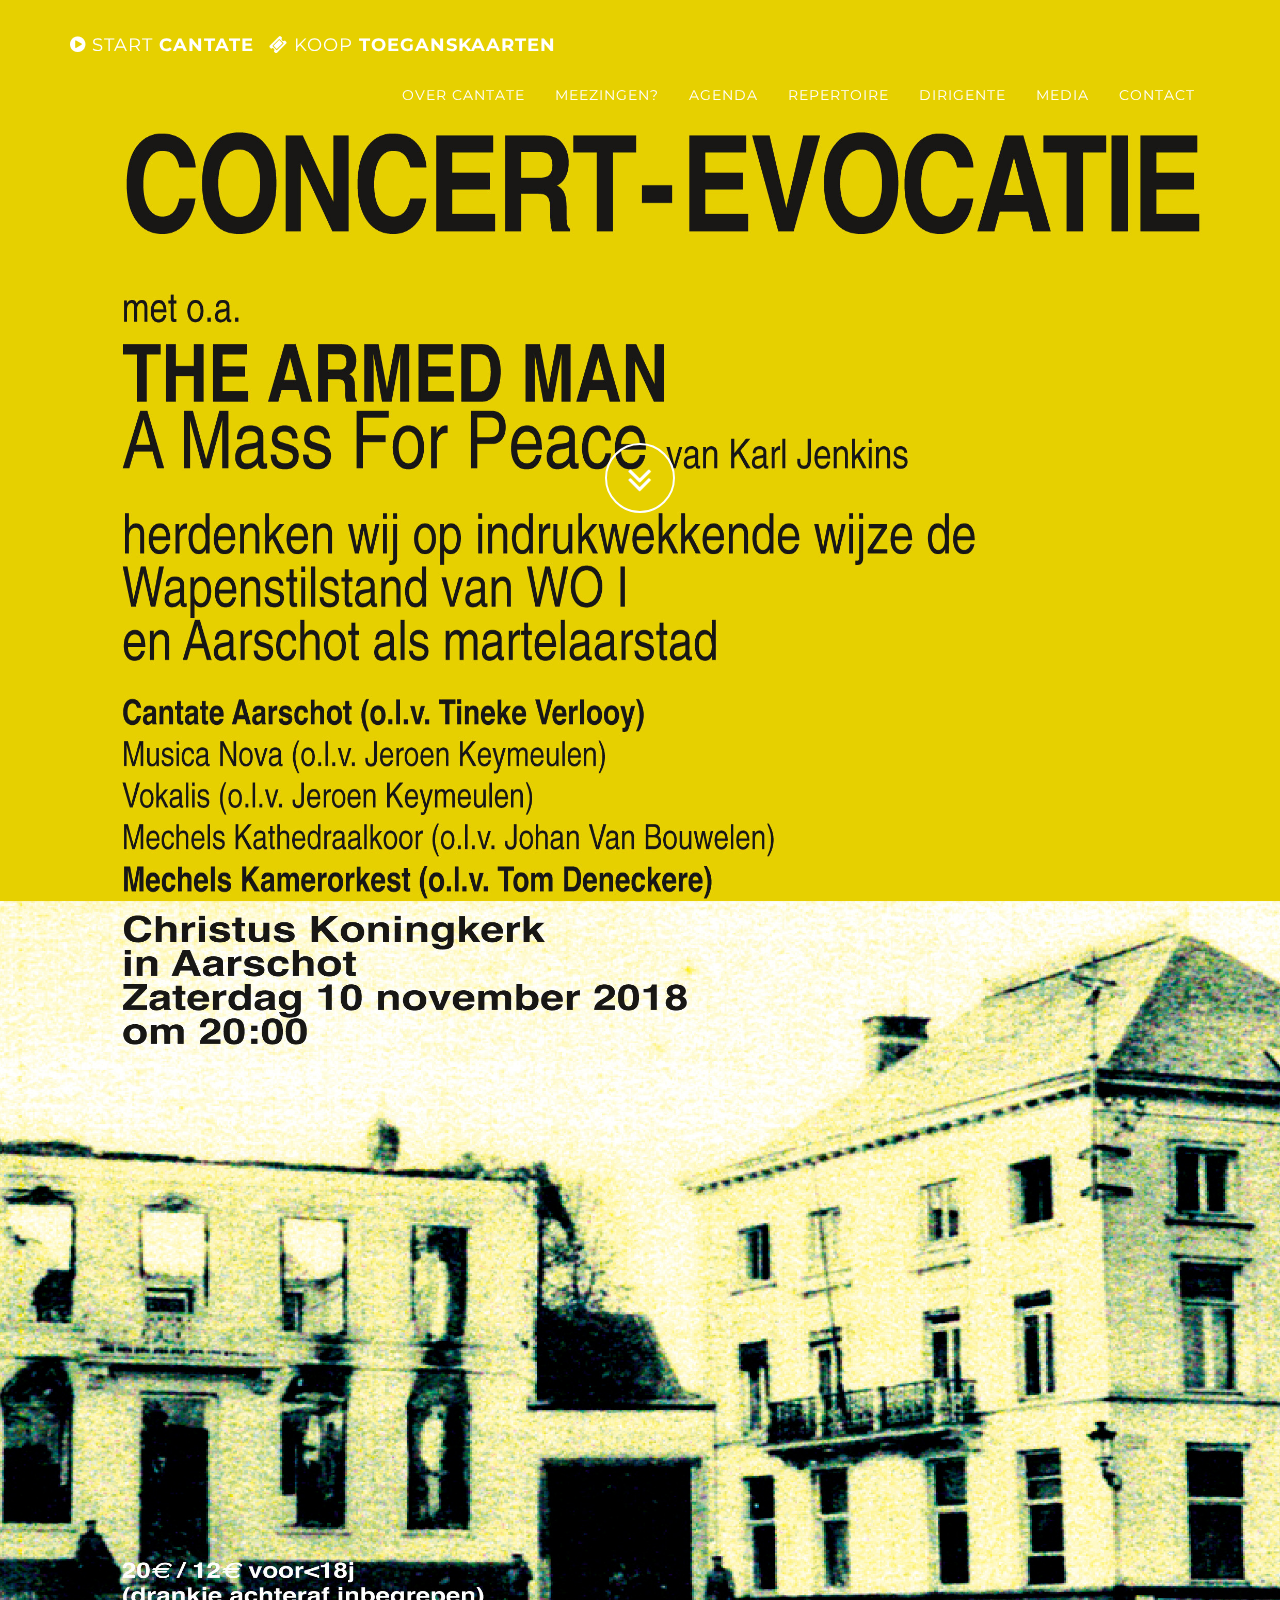
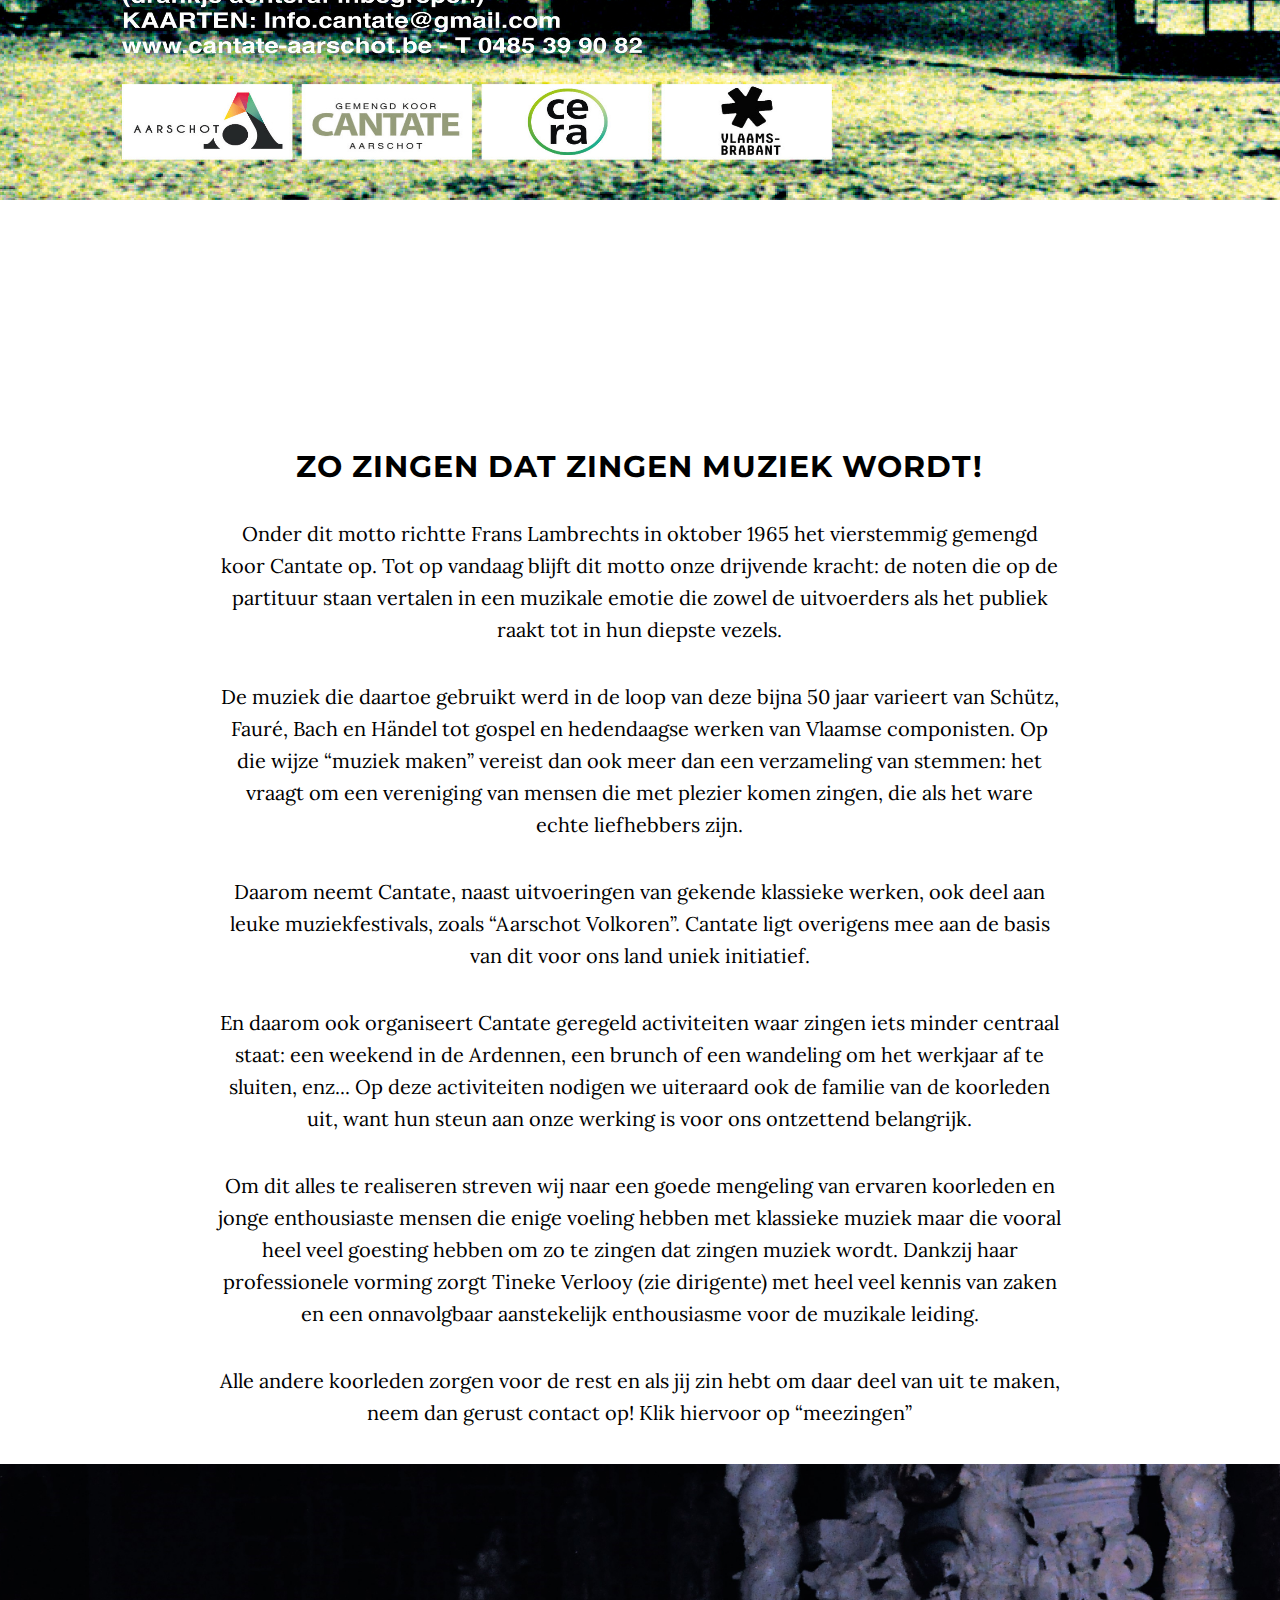
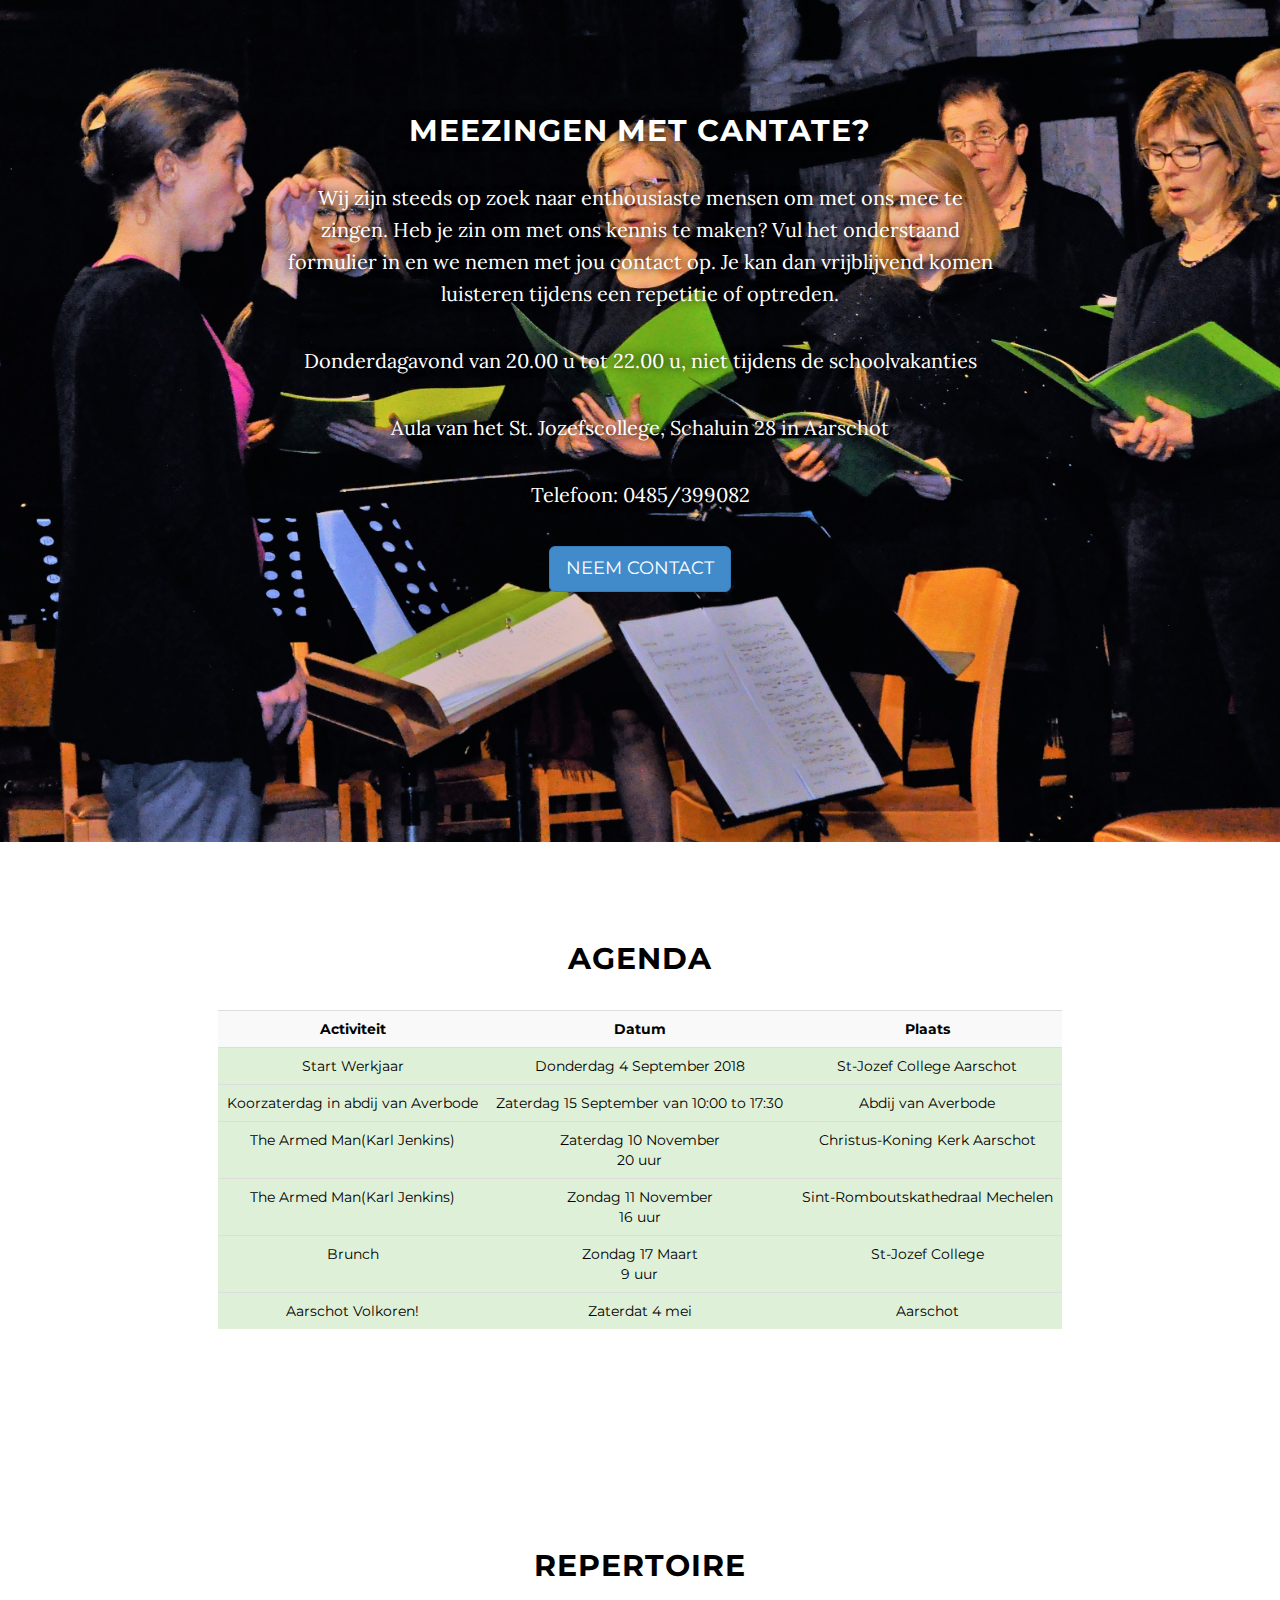
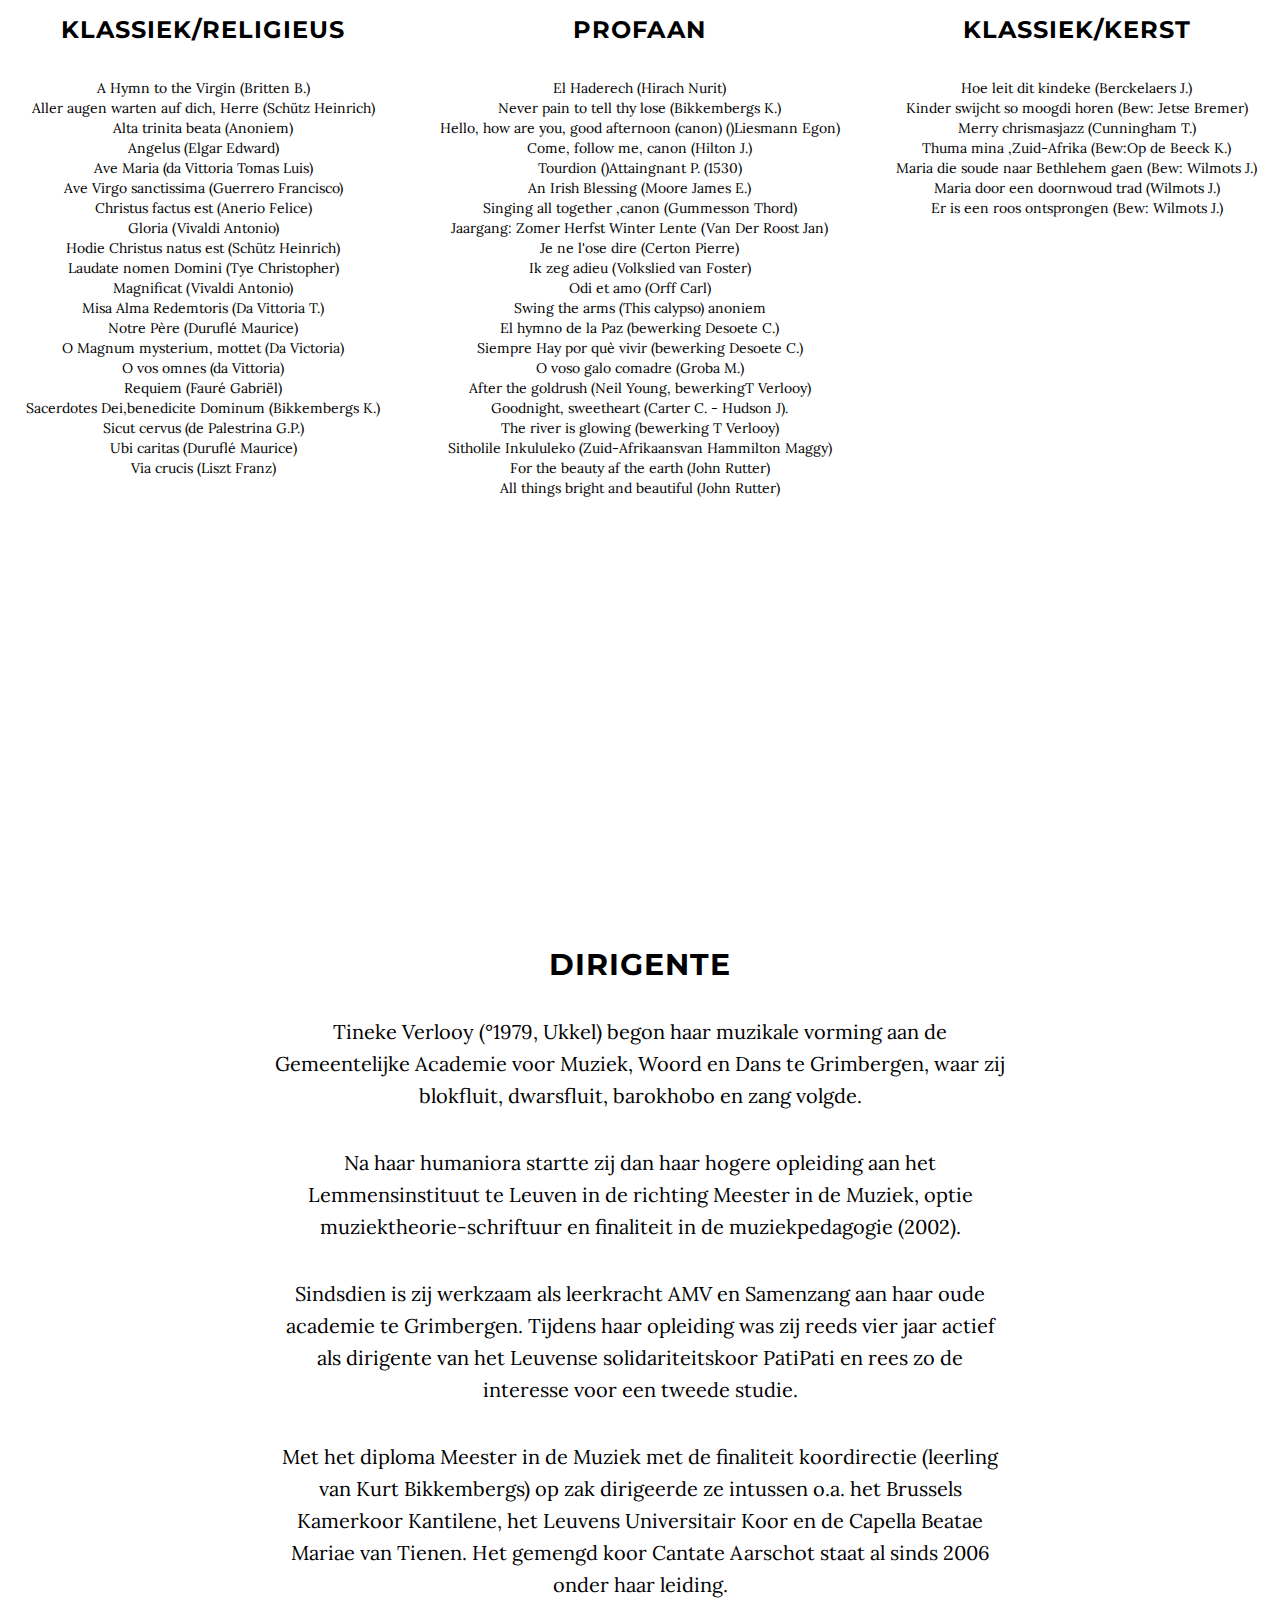
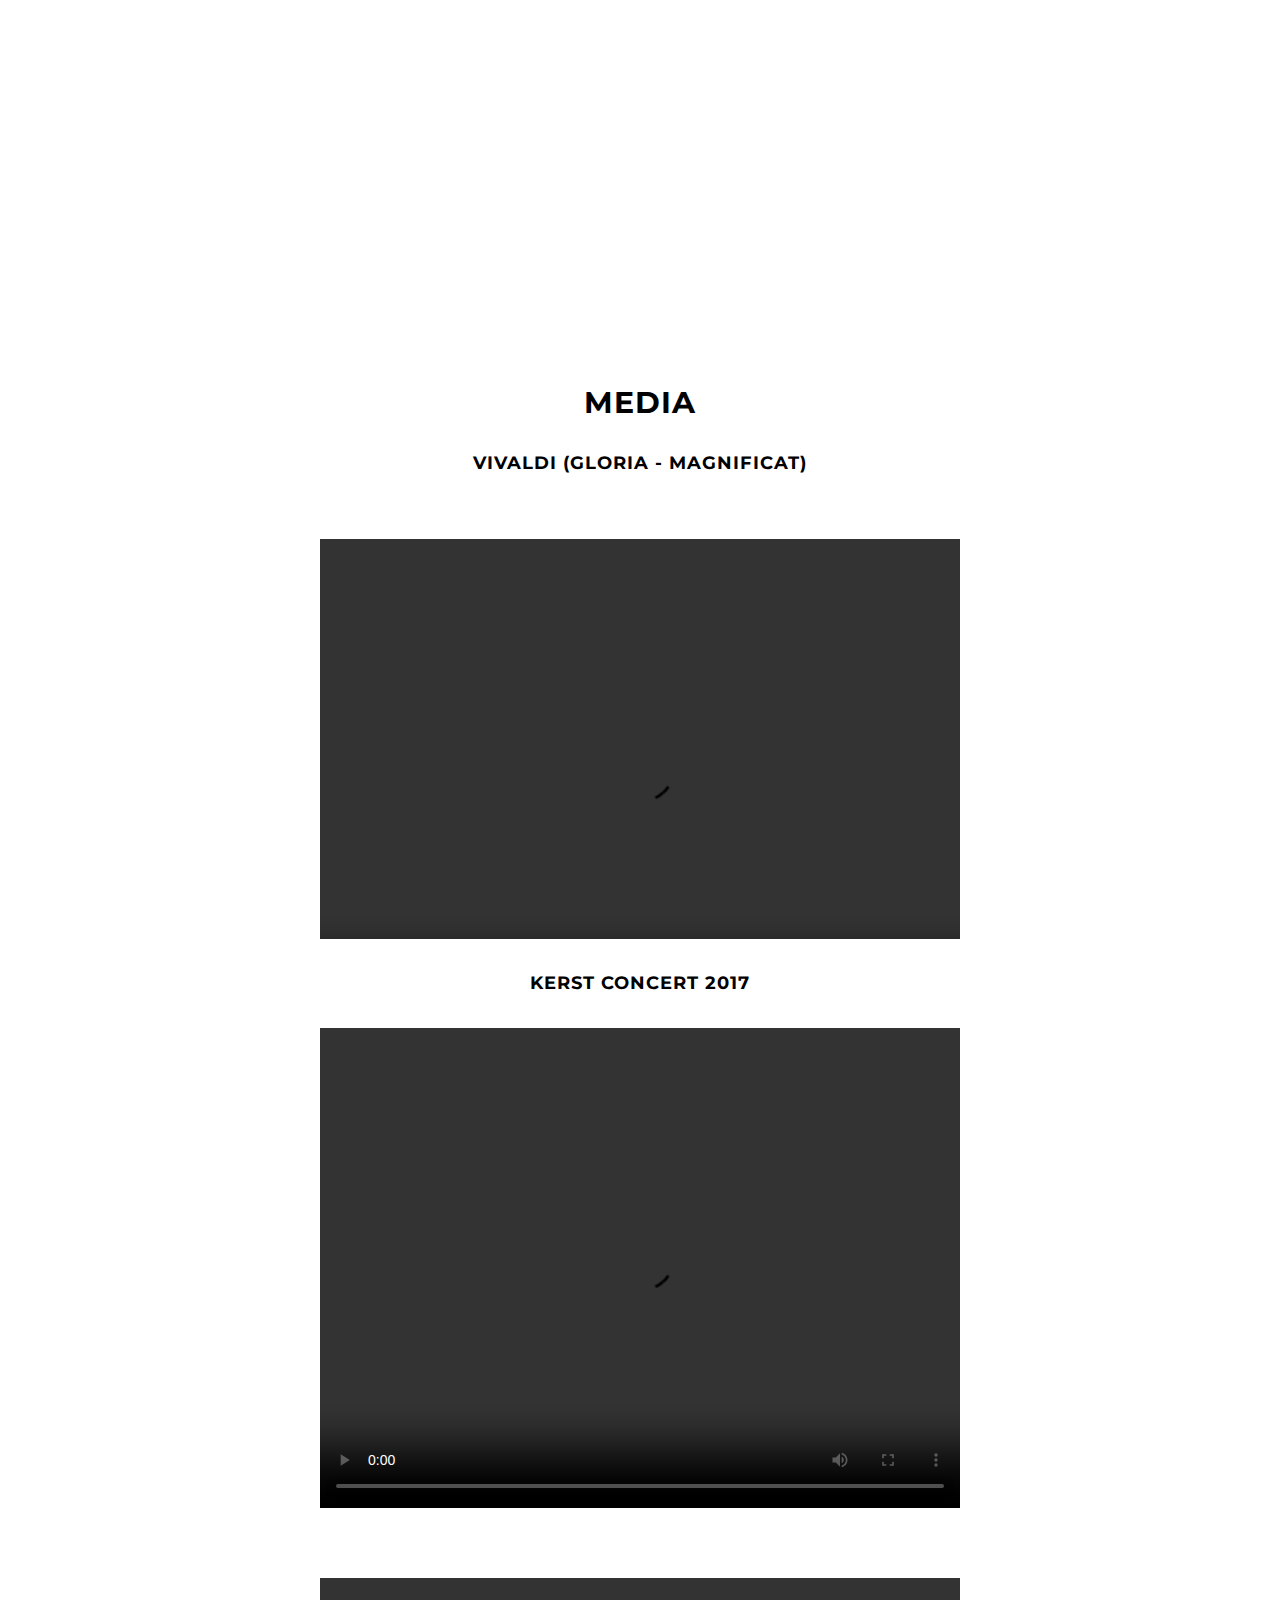
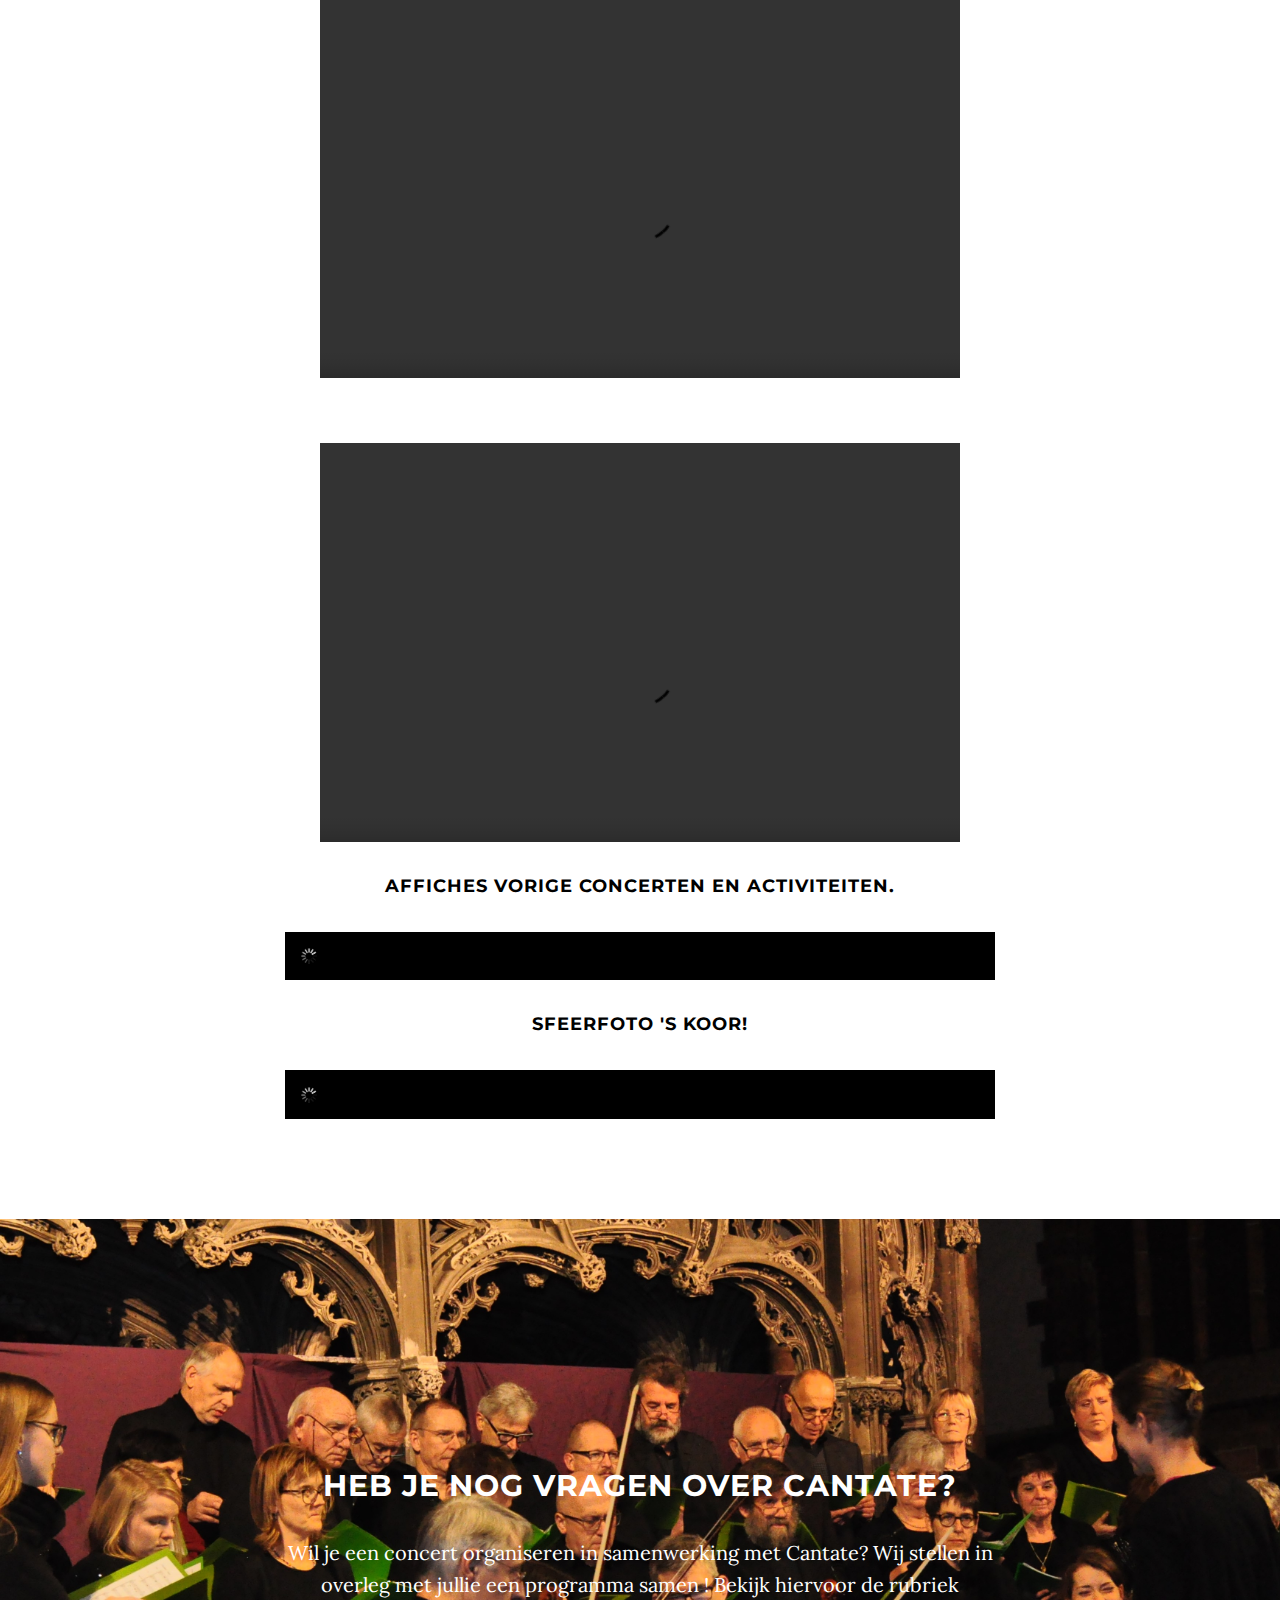
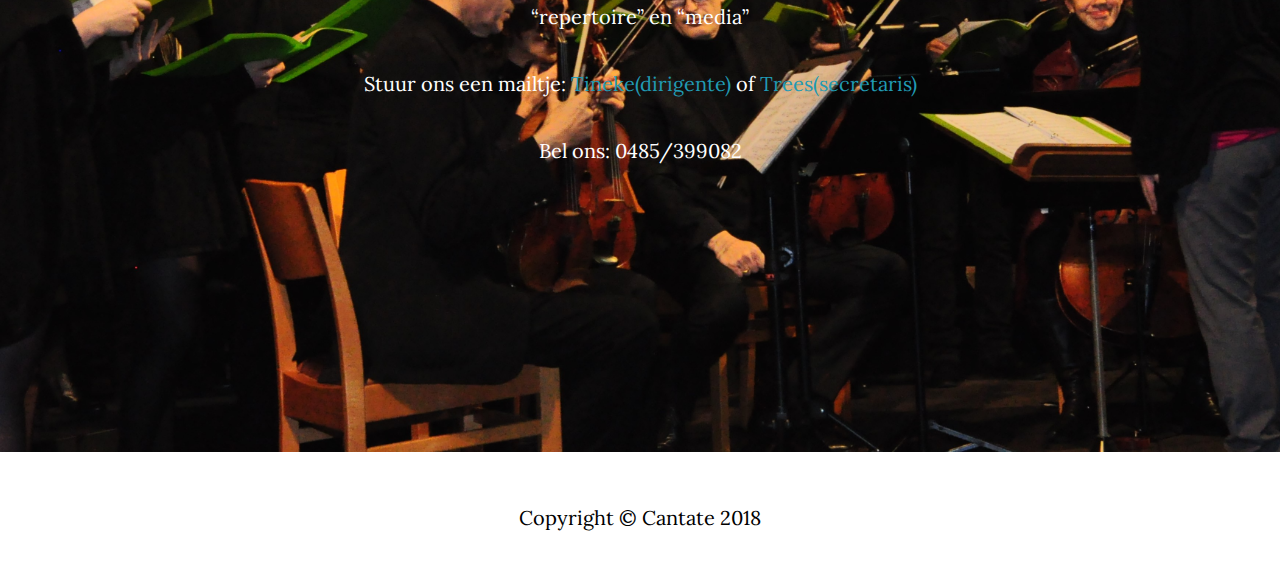
==== index.html @ 1ddff2fc "Add activities" ====
<!DOCTYPE html>
<html lang="en">
<head>

    <meta charset="utf-8">
    <meta http-equiv="X-UA-Compatible" content="IE=edge">
    <meta name="viewport" content="width=device-width, initial-scale=1">
    <meta name="description" content="">
    <meta name="author" content="">

    <title>Cantate Aarschot</title>

    <!-- Bootstrap Core CSS -->
    <link href="css/bootstrap.min.css" rel="stylesheet">

    <!-- Custom CSS -->
    <link href="css/grayscale.css" rel="stylesheet">

    <!-- Custom Fonts -->
    <link href="font-awesome-4.1.0/css/font-awesome.min.css" rel="stylesheet" type="text/css">
    <link href="https://fonts.googleapis.com/css?family=Lora:400,700,400italic,700italic" rel="stylesheet" type="text/css">
    <link href="https://fonts.googleapis.com/css?family=Montserrat:400,700" rel="stylesheet" type="text/css">
    <link href="https://vjs.zencdn.net/7.0.3/video-js.css" rel="stylesheet">


    <style>
    .galleria{ max-width: 100%; height: 100%; background: #000 }

    </style>



    <!-- HTML5 Shim and Respond.js IE8 support of HTML5 elements and media queries -->
    <!-- WARNING: Respond.js doesn't work if you view the page via file:// -->
    <!--[if lt IE 9]>
        <script src="https://oss.maxcdn.com/libs/html5shiv/3.7.0/html5shiv.js"></script>
        <script src="https://oss.maxcdn.com/libs/respond.js/1.4.2/respond.min.js"></script>
    <![endif]-->

</head>

<body id="page-top" data-spy="scroll" data-target=".navbar-fixed-top">

    <!-- Navigation -->
    <nav class="navbar navbar-custom navbar-fixed-top" role="navigation">
        <div class="container">
            <div class="navbar-header">
                <button type="button" class="navbar-toggle" data-toggle="collapse" data-target=".navbar-main-collapse">
                    <i class="fa fa-bars"></i>
                </button>
                <a class="navbar-brand page-scroll" href="#page-top">
                    <i class="fa fa-play-circle"></i>  <span class="light">Start</span> Cantate
                </a>
                <a class="navbar-brand page-scroll" href="#concertModal" data-toggle="modal" data-target="#concertModal">
                    <i class="fa fa-ticket"></i>  <span class="light">Koop </span> Toeganskaarten
                </a>

            </div>

            <!-- Coslect the nav links, forms, and other content for toggling -->
            <div class="collapse navbar-collapse navbar-right navbar-main-collapse">
                <ul class="nav navbar-nav">
                    <!-- Hidden li included to remove active class from about link when scrolled up past about section -->
                    <li class="hidden">
                        <a href="#page-top"></a>
                    </li>

                    <li>
                        <a class="page-scroll" href="#about">Over Cantate</a>
                    </li>
                    <li>
                        <a class="page-scroll" href="#meezingen">Meezingen?</a>
                    </li>
                    <li>
                        <a class="page-scroll" href="#agenda">Agenda</a>
                    </li>
                     <li>
                        <a class="page-scroll" href="#repertoire">Repertoire</a>
                    </li>
                     <li>
                        <a class="page-scroll" href="#dirigente">Dirigente</a>
                    </li>
                    <li>
                        <a class="page-scroll" href="#media">Media</a>
                    </li>
                    <li>
                        <a class="page-scroll" href="#contact">Contact</a>
                    </li>
                </ul>
            </div>
            <!-- /.navbar-collapse -->
        </div>
        <!-- /.container -->
    </nav>

    <!-- Intro Header -->
	<!--    <header class="intro">
        <div class="intro-body">
            <div class="container">
                <div class="row">
                    <div class="col-md-8 col-md-offset-2">
                        <h3 class="brand-small">Gemengd Koor</h3>
                        <h1 class="brand-heading">Cantate</h1>
                        <h3 class="brand-small">Aarschot</h3>
                        <p class="intro-text">.</p>
                        <a href="#about" class="btn btn-circle page-scroll">
                            <i class="fa fa-angle-double-down animated"></i>
                        </a>
                    </div>
                </div>
            </div>
        </div>
	</header>
 -->




 <section class="intro">
        <div class="intro-body">
	      <br>
	      <br>
        <div class="row"> </div>
                <div class="row">
		        <div class="col-md-8 col-md-offset-2">
                        <a href="#about" class="btn btn-circle page-scroll">
                            <i class="fa fa-angle-double-down animated"></i>
                        </a>
            </div>                   
        </div>
	</section  >

  <section class="intropart2">
    <div class="intropart2-body">
    </div>
  </section>


	  <!-- Modal -->

    <div class="modal fade" id="errorModal" tabindex="-1" role="dialog" aria-labelledby="myModalLabel" aria-hidden="true">
      <div class="modal-dialog">
        <div class="modal-content">
          <div class="modal-header">
            <button type="button" class="close" data-dismiss="modal"><span aria-hidden="true">&times;</span><span class="sr-only">Close</span></button>
            <h4 class="modal-title" id="myModalLabel">Probleem bij het verzenden</h4>
  	  <br>
  	  <p>
  	  Er was een probleem bij het verzenden. Probeer opnieuw en controleer of alles goed is ingevuld. Probeer eventueel later opnieuw!.
      <br>
      Mail naar info.cantate@gmail.com wanneer het probleem blijft duren!.
  	  </p>
          </div>
        </div>
      </div>
    </div>




  <div class="modal fade" id="bbqModal" tabindex="-1" role="dialog" aria-labelledby="myModalLabel" aria-hidden="true">
    <div class="modal-dialog">
      <div class="modal-content">
        <div class="modal-header">
          <button type="button" class="close" data-dismiss="modal"><span aria-hidden="true">&times;</span><span class="sr-only">Close</span></button>
          <h4 class="modal-title" id="myModalLabel">Schrijf je in voor de BBQ!</h4>
    <br>
    <p>
    Uw inschrijving wordt definitief van zodra u het gepaste bedrag hebt gestort op het rekeningnummer BE49 0016 9744 8971 van Cantate met de vermelding <b>"BBQ + Uw Naam"</b>
    </p>
        </div>
        <div class="modal-body">
          <form role="form">
              <div class="form-group">
                 <label for="name">Naam</label>
                 <input type="text" class="form-control" id="naam" placeholder="Naam">
              </div>
              <div class="form-group">
                 <label for="emailaddress">Email adres</label>
                 <input type="email" class="form-control" id="emailaddress" placeholder="Email adres">
              </div>
              <div class="form-group">
                 <label for="Telefoonnummer">Telefoonnummer (Optioneel)</label>
                 <input type="text" class="form-control" id="telefoon" placeholder="Telefoon Nummer">
              </div>
              <div class="form-group">
                <label for="nrmax3">Aantal huidige koorleden (gratis) </label>
                <input type="number" class="form-control" id="koorleden" min="0" placeholder="0">
              </div>
                 <div class="form-group">
                <label for="nrmax12">Aantal jonger dan 12 jaar (5 euro) </label>
                <input type="number" class="form-control" id="nrmax12" min="0" placeholder="0">
              </div>
              <div class="form-group">
                <label for="nrmin12">Aantal volwassenen (ouder dan 12 jaar) (15 euro) </label>
                <input type="number" class="form-control" id="nrmin12" min="0" placeholder="0">
              </div>
            </form>

        </div>
        <div class="modal-footer">
          <button type="button" class="btn btn-default" data-dismiss="modal">Close</button>
          <button type="button" onclick="sendbbqMail($('#naam').val(), $('#emailaddress').val(), $('#telefoon').val(),$('#koorleden').val(), $('#nrmax12').val(), $('#nrmin12').val(), '#bbqModal', '#errorModal');" class="btn btn-primary">Verzend gegevens</button>
      </div>
        </div>
    </div>
  </div>



  <div class="modal fade" id="brunchModal" tabindex="-1" role="dialog" aria-labelledby="myModalLabel" aria-hidden="true">
    <div class="modal-dialog">
      <div class="modal-content">
        <div class="modal-header">
          <button type="button" class="close" data-dismiss="modal"><span aria-hidden="true">&times;</span><span class="sr-only">Close</span></button>
          <h4 class="modal-title" id="myModalLabel">Schrijf je in voor de Brunch!</h4>
	  <br>
	  <p>
	  Uw inschrijving wordt definitief van zodra u het gepaste bedrag hebt gestort op het rekeningnummer BE49 0016 9744 8971 van Cantate met de vermelding <b>"Brunch + uw Naam"</b>
	  </p>
        </div>
        <div class="modal-body">
          <form role="form">
              <div class="form-group">
                 <label for="naam_brunch">Naam</label>
                 <input type="text" class="form-control" id="naam_brunch" placeholder="Naam">
              </div>
              <div class="form-group">
                 <label for="emailaddress_brunch">Email adres</label>
                 <input type="email" class="form-control" id="emailaddress_brunch" placeholder="Email adres">
              </div>
              <div class="form-group">
                 <label for="telefoon_brunch">Telefoonnummer (Optioneel)</label>
                 <input type="text" class="form-control" id="telefoon_brunch" placeholder="Telefoon Nummer">
              </div>
              <div class="form-group">
              	<label for="nrmax3">Aantal deelnemers tot 3 jaar (gratis) </label>
              	<input type="number" class="form-control" id="nrmax3" min="0" placeholder="0">
              </div>
              <div class="form-group">
              	<label for="nrmax10">Aantal Deelnemers tot 10 jaar.(8 euro) </label>
              	<input type="number" class="form-control" id="nrmax10" min="0" placeholder="0">
              </div>
              <div class="form-group">
              	<label for="volwassenen">Aantal volwassenen (ouder dan 11 jaar) (16 euro) </label>
              	<input type="number" class="form-control" id="volwassenen" min="0" placeholder="0">
              </div>
              <div class="form-group">
              	<label for="uuraankomst">Uur van aankomst (optioneel)</label>
              	<input type="text" class="form-control" id="uuraankomst" placeholder="optioneel">
              </div>
            </form>

        </div>
        <div class="modal-footer">
          <button type="button" class="btn btn-default" data-dismiss="modal">Close</button>
          <button type="button" onclick="sendTheMail_brunch($('#naam_brunch').val(), $('#emailaddress_brunch').val(), $('#telefoon_brunch').val(),$('#nrmax3').val(), $('#nrmax10').val(), $('#volwassenen').val(), $('#uuraankomst').val(), '#brunchModal', '#errorModal');" class="btn btn-primary">Verzend gegevens</button>
      </div>
        </div>
    </div>
  </div>

  <!-- Modal -->
<div class="modal fade" id="concertModal" tabindex="-1" role="dialog" aria-labelledby="myModalLabel" aria-hidden="true">
  <div class="modal-dialog">
    <div class="modal-content">
      <div class="modal-header">
        <button type="button" class="close" data-dismiss="modal"><span aria-hidden="true">&times;</span><span class="sr-only">Close</span></button>
        <h4 class="modal-title" id="myModalLabel">Bestel kaarten voor The Armed Man!</h4>
  <br>
  <p>
  Uw inschrijving wordt definitief van zodra u het gepaste bedrag hebt gestort op het rekeningnummer BE49 0016 9744 8971 van Cantate met de vermelding <b>"Concert + uw Naam"</b>
  </p>
      </div>
      <div class="modal-body">
        <form role="form">
            <div class="form-group">
               <label for="name">Naam</label>
               <input type="text" class="form-control" id="naam_optreden" placeholder="Naam">
            </div>
            <div class="form-group">
               <label for="emailaddress">Email adres</label>
               <input type="email" class="form-control" id="emailaddress_optreden" placeholder="Email adres">
            </div>
            <div class="form-group">
               <label for="Telefoonnummer">Telefoonnummer (Optioneel)</label>
               <input type="text" class="form-control" id="telefoon_optreden" placeholder="Telefoon Nummer">
            </div>
            <div class="form-group">
              <label for="nrmax3">Aantal kaarten jonger dan 18 jaar (12 Euro) </label>
              <input type="number" class="form-control" id="min18" min="0" placeholder="0">
            </div>
               <div class="form-group">
              <label for="nrmax12">Aantal kaarten ouder dan 18 jaar (20 Euro)</label>
              <input type="number" class="form-control" id="plus18" min="0" placeholder="0">
            </div>
            <div class="form-group">
              <label for="extra">Extra informatie(optioneel)</label>
                <textarea class="form-control" rows="3" id="message_info_optreden"></textarea>
              </div>
          </form>

      </div>
      <div class="modal-footer">
        <button type="button" class="btn btn-default" data-dismiss="modal">Close</button>
        <button type="button" onclick="sendTheMail_optreden($('#naam_optreden').val(), $('#emailaddress_optreden').val(), $('#telefoon_optreden').val(),$('#plus18').val(), $('#min18').val(),  $('#message_info_optreden').val(), '#concertModal', '#errorModal');" class="btn btn-primary">Verzend gegevens</button>
    </div>
      </div>
  </div>
</div>




    <!-- About Section -->
    <section id="about" class="about-section container content-section text-center">
        <div class="row">
            <div class="col-lg-8 col-lg-offset-2">
                <h2>Zo zingen dat zingen muziek wordt!</h2>
                <p>Onder dit motto richtte Frans Lambrechts in oktober 1965 het vierstemmig gemengd koor

Cantate op. Tot op vandaag blijft dit motto onze drijvende kracht: de noten die op de partituur

staan vertalen in een muzikale emotie die zowel de uitvoerders als het publiek raakt tot in hun

diepste vezels.</p>

<p>De muziek die daartoe gebruikt werd in de loop van deze bijna 50 jaar varieert van Schütz, Fauré, Bach en Händel tot gospel en hedendaagse werken van Vlaamse componisten.

Op die wijze “muziek maken” vereist dan ook meer dan een verzameling van stemmen: het

vraagt om een vereniging van mensen die met plezier komen zingen, die als het ware echte

liefhebbers zijn.</p>

<p>Daarom neemt Cantate, naast uitvoeringen van gekende klassieke werken, ook deel aan leuke

muziekfestivals, zoals “Aarschot Volkoren”. Cantate ligt overigens mee aan de

basis van dit voor ons land uniek initiatief. </p>

<p>En daarom ook organiseert Cantate geregeld activiteiten waar zingen iets minder centraal

staat: een weekend in de Ardennen, een brunch of een wandeling om het werkjaar af te sluiten, enz...

Op deze activiteiten nodigen we uiteraard ook de familie van de koorleden uit, want hun steun aan onze werking is voor ons ontzettend

belangrijk.</p>

<p>
Om dit alles te realiseren streven wij naar een goede mengeling van ervaren koorleden en

jonge enthousiaste mensen die enige voeling hebben met klassieke muziek maar die vooral

heel veel goesting hebben om zo te zingen dat zingen muziek wordt.

Dankzij haar professionele vorming zorgt Tineke Verlooy (zie dirigente) met heel veel

kennis van zaken en een onnavolgbaar aanstekelijk enthousiasme voor de muzikale leiding.</p>

<p>
Alle andere koorleden zorgen voor de rest en als jij zin hebt om daar deel van uit te maken,

neem dan gerust contact op! Klik hiervoor op “meezingen”
</p>

            </div>
        </div>
    </section>


    <!-- Contact Section -->
    <section id="meezingen" class="meezingen-section container content-section text-center">
        <div class="row">
            <div class="col-lg-8 col-lg-offset-2">
                <h2>Meezingen met Cantate?</h2>
                <p>
                Wij zijn steeds op zoek naar enthousiaste mensen om met ons mee te zingen.

                Heb je zin om met ons kennis te maken? Vul het onderstaand formulier in en we nemen met

                jou contact op. Je kan dan vrijblijvend komen luisteren tijdens een repetitie of optreden.
              </p>
                <p> Donderdagavond van 20.00 u tot 22.00 u, niet tijdens de schoolvakanties</p>
                <p> Aula van het St. Jozefscollege, Schaluin 28 in Aarschot </p>
                <p> Telefoon: 0485/399082 </p>
                <!-- Button trigger modal -->
               <button class="btn btn-primary btn-lg" data-toggle="modal" data-target="#registrationModal">
                Neem Contact
              </button>
            </div>
        </div>
    </section>


  <!-- Modal -->
  <div class="modal fade" id="registrationModal" tabindex="-1" role="dialog" aria-labelledby="myModalLabel" aria-hidden="true">
    <div class="modal-dialog">
      <div class="modal-content">
        <div class="modal-header">
          <button type="button" class="close" data-dismiss="modal"><span aria-hidden="true">&times;</span><span class="sr-only">Close</span></button>
          <h4 class="modal-title" id="myModalLabel">Neem contact met Cantate!</h4>
        </div>
        <div class="modal-body">
          <form role="form">
              <div class="form-group">
                 <label for="name">Naam</label>
                 <input type="text" class="form-control" id="naam_info" placeholder="Naam">
              </div>
              <div class="form-group">
                 <label for="emailaddress">Email adres</label>
                 <input type="email" class="form-control" id="emailaddress_info" placeholder="Email adres">
              </div>
              <div class="form-group">
                 <label for="Telefoonnummer">Telefoonnummer(Optioneel)</label>
                 <input type="text" class="form-control" id="telefoon_info" placeholder="Telefoon Nummer">
              </div>
              <div class="form-group">
                <label for="extra">Extra informatie(optioneel)</lable>
                  <textarea class="form-control" rows="3" id="message_info"></textarea>
                </div>


          </form>

        </div>
        <div class="modal-footer">
          <button type="button" class="btn btn-default" data-dismiss="modal">Close</button>
          <button type="button" onclick="sendTheMail($('#naam_info').val(), $('#emailaddress_info').val(), $('#telefoon_info').val(),$('#message_info').val(),'#registrationModal', '#errorModal');" class="btn btn-primary">Verzend gegevens</button>
      </div>
        </div>
    </div>
  </div>

      <!-- agenda Section -->
    <section id="agenda" class="download-section container content-section text-center">
        <div class="row">
            <div class="col-lg-8 col-lg-offset-2">
                <h2 class=agenda>Agenda</h2>
                <table class="table table-striped">
                <tr><th style="text-align:center"> Activiteit</th> <th style="text-align:center">Datum</th>  <th style="text-align:center">Plaats</th></tr>
                <tr class="success"> <td> Start Werkjaar </td><td>Donderdag 4 September 2018</td><td>St-Jozef College Aarschot </td></tr>
                <tr class="success"> <td> Koorzaterdag in abdij van Averbode </td><td>Zaterdag 15 September van 10:00 to 17:30 <br> </td><td> Abdij van Averbode </td> </tr>
                <tr class="success"> <td>The Armed Man(Karl Jenkins)</td> <td> Zaterdag 10 November <br> 20 uur </td> <td> Christus-Koning Kerk Aarschot  </td> </tr>
                <tr class="success"> <td>The Armed Man(Karl Jenkins)</td> <td> Zondag 11 November <br> 16 uur </td> <td> Sint-Romboutskathedraal Mechelen </td> </tr>
                <tr class="success"> <td>Brunch</td> <td> Zondag 17 Maart <br> 9 uur </td> <td> St-Jozef College</td> </tr>
                <tr class="success"> <td>Aarschot Volkoren!</td> <td> Zaterdat 4 mei  <br>  </td> <td> Aarschot</td> </tr>
                </table>
            </div>
        </div>
    </section>


    <!-- repertoire Section -->
    <section id="repertoire" class="download-section container content-section text-center">
        <div class="row">
            <h2> Repertoire</h2>
             <div class="col-md-4">
                 <h3> Klassiek/Religieus</h3>
                 A Hymn to the Virgin (Britten B.)<br>
                 Aller augen warten auf dich, Herre (Schütz Heinrich)<br>
                 Alta trinita beata (Anoniem)<br>
                 Angelus (Elgar Edward)<br>
                 Ave Maria (da Vittoria Tomas Luis)<br>
                 Ave Virgo sanctissima (Guerrero Francisco)<br>
                 Christus factus est (Anerio Felice)<br>
                 Gloria (Vivaldi Antonio)<br>
                 Hodie Christus natus est (Schütz Heinrich)<br>
                 Laudate nomen Domini (Tye Christopher)<br>
                 Magnificat (Vivaldi Antonio)<br>
                 Misa Alma Redemtoris (Da Vittoria T.)<br>
                 Notre Père (Duruflé Maurice)<br>
                 O Magnum mysterium, mottet (Da Victoria)<br>
                 O vos omnes (da Vittoria)<br>
                 Requiem (Fauré Gabriël)<br>
                 Sacerdotes Dei,benedicite Dominum (Bikkembergs K.)<br>
                 Sicut cervus (de Palestrina G.P.)<br>
                 Ubi caritas (Duruflé Maurice)<br>
                 Via crucis (Liszt Franz)<br>
             </div>
            <div class="col-md-4">
                <h3> Profaan</h3>
El Haderech (Hirach Nurit) <br>
Never pain to tell thy lose (Bikkembergs K.) <br>
Hello, how are you, good afternoon (canon) ()Liesmann Egon) <br>
Come, follow me, canon (Hilton J.) <br>
Tourdion ()Attaingnant P. (1530)<br>
An Irish Blessing (Moore James E.)<br>
Singing all together ,canon (Gummesson Thord)<br>
Jaargang: Zomer Herfst Winter Lente (Van Der Roost Jan)<br>
Je ne l'ose dire (Certon Pierre)<br>
Ik zeg adieu (Volkslied van Foster)<br>
Odi et amo (Orff Carl)<br>
Swing the arms (This calypso) anoniem<br>
El hymno de la Paz (bewerking  Desoete C.)<br>
Siempre Hay por què vivir (bewerking Desoete C.)<br>
O voso galo comadre (Groba M.)<br>
After the goldrush (Neil Young, bewerkingT Verlooy)<br>
Goodnight, sweetheart (Carter C. - Hudson J).<br>
The river is glowing (bewerking T Verlooy)<br>
Sitholile Inkululeko (Zuid-Afrikaansvan Hammilton Maggy)<br>
For the beauty af the earth (John Rutter)<br>
All things bright and beautiful (John Rutter)<br>
            </div>
            <div class="col-md-4"><h3> Klassiek/Kerst</h3>
                Hoe leit dit kindeke (Berckelaers J.) <br>
                Kinder swijcht so moogdi horen (Bew: Jetse Bremer) <br>
                Merry chrismasjazz (Cunningham T.) <br>
                Thuma mina ,Zuid-Afrika (Bew:Op de Beeck K.) <br>
                Maria die soude naar Bethlehem gaen (Bew: Wilmots J.) <br>
                Maria door een doornwoud trad (Wilmots J.)<br>
		        Er is een roos ontsprongen (Bew: Wilmots J.) <br>
            </div>
        </div>

         
    </section>
    <!-- Dirigente Secton -->
    <section id="dirigente" class="content-section text-center">
        <div class="download-section">
            <div class="container">
                <div class="col-lg-8 col-lg-offset-2">
                    <h2> Dirigente </h2>
                    <p> Tineke Verlooy (°1979, Ukkel) begon haar muzikale vorming aan de Gemeentelijke Academie voor Muziek, Woord en Dans te Grimbergen, waar zij blokfluit, dwarsfluit, barokhobo en zang volgde.</p>
                        <p>Na haar humaniora startte zij dan haar hogere opleiding aan het Lemmensinstituut te Leuven in de richting Meester in de Muziek, optie muziektheorie-schriftuur en finaliteit in de muziekpedagogie (2002).</p>
                        <p> Sindsdien is zij werkzaam als leerkracht AMV en Samenzang aan haar oude academie te Grimbergen.
                         Tijdens haar opleiding was zij reeds vier jaar actief als dirigente van het Leuvense solidariteitskoor PatiPati en rees zo de interesse voor een tweede studie.</p>
                         <p>Met het diploma Meester in de Muziek met de finaliteit koordirectie (leerling van Kurt Bikkembergs) op zak dirigeerde ze intussen o.a. het Brussels Kamerkoor Kantilene, het Leuvens Universitair Koor en de Capella Beatae Mariae van Tienen.
                         Het gemengd koor Cantate Aarschot staat al sinds 2006 onder haar leiding.</p>

                </div>
            </div>
        </div>
    </section>




        <!-- media Section -->
        <section id="media" class="media-section container content-section text-center">
            <div class="row">
                <div class="col-lg-8 col-lg-offset-2">
                    <h2 class=media>Media</h2>

                    <h4> Vivaldi (Gloria - Magnificat)
                      <p></p>
                       <div class="video-container">
                        <video id="my-video" class="video-js" controls preload="auto" width="640" height="480" 
                          data-setup="{}">
                         <source src="https://s3.eu-central-1.amazonaws.com/cantate-aarschot/Vivaldi+-+Magnificat%2C+fragment+deel+1+(Cantate+2016).mp4" type='video/mp4'>
                        <p class="vjs-no-js">
                          To view this video please enable JavaScript, and consider upgrading to a web browser that
                          <a href="http://videojs.com/html5-video-support/" target="_blank">supports HTML5 video</a>
                        </p>
                       </video>
                     </div>
                    <h4> Kerst Concert 2017</h4>
         
                      <video id="my-video" class="video-js" controls preload="auto" width="640" height="480" 
                          data-setup="{}">
                         <source src="https://s3.eu-central-1.amazonaws.com/cantate-aarschot/IMG_1876.MOV" type='video/mp4'>
                        <p class="vjs-no-js">
                          To view this video please enable JavaScript, and consider upgrading to a web browser that
                          <a href="http://videojs.com/html5-video-support/" target="_blank">supports HTML5 video</a>
                        </p>
                       </video>
           
                    <p></p>

                    <div class="video-container">
                        <video id="my-video" class="video-js" controls preload="auto" width="640" height="480" 
                          data-setup="{}">
                         <source src="https://s3.eu-central-1.amazonaws.com/cantate-aarschot/IMG_1872.MOV" type='video/mp4'>
                        <p class="vjs-no-js">
                          To view this video please enable JavaScript, and consider upgrading to a web browser that
                          <a href="http://videojs.com/html5-video-support/" target="_blank">supports HTML5 video</a>
                        </p>
                       </video>
                    </div>

                    <p></p>
                    <div class="video-container">
                        <video id="my-video" class="video-js" controls preload="auto" width="640" height="480" 
                          data-setup="{}">
                         <source src="https://s3.eu-central-1.amazonaws.com/cantate-aarschot/IMG_1877.MOV" type='video/mp4'>
                        <p class="vjs-no-js">
                          To view this video please enable JavaScript, and consider upgrading to a web browser that
                          <a href="http://videojs.com/html5-video-support/" target="_blank">supports HTML5 video</a>
                        </p>
                       </video>
                    </div>
                    
                    <p></p>

                    <h4> Affiches vorige concerten en activiteiten.</h3>
                    <div class="galleria" id="galleria_affiches">
                    </div>
                    <p></p>
                    <h4> Sfeerfoto 's koor!</h3>
                    <p> </p>
                    <div class="galleria" id="galleria_koor">
                    </div>


                </div>
            </div>
        </section>



    <!-- Contact Section -->
    <section id="contact" class="contact-section container content-section text-center">
        <div class="row">
            <div class="col-lg-8 col-lg-offset-2" text-shadow: 3px 3px 0px #000;>
                <h2> Heb je nog vragen over Cantate? </h2>
                <p>
                Wil je een concert organiseren in samenwerking met Cantate? 
                Wij stellen in overleg  met jullie een programma samen ! Bekijk hiervoor de rubriek “repertoire” en “media”
                </p>
                <p>Stuur ons een mailtje: <a href="mailto:tinekeverlooy@hotmail.com"> Tineke(dirigente) </a> of <a href="mailto:info.cantate@gmail.com"> Trees(secretaris) </a> </p>
                <p>Bel ons: 0485/399082</p>
            </div>
        </div>
    </section>



    <!-- Footer -->
    <footer>
        <div class="container text-center">
            <p>Copyright &copy; Cantate 2018 </p>
        </div>
    </footer>

    <!-- jQuery Version 1.11.0 -->
    <script src="js/jquery-1.11.0.js"></script>


    <!-- Bootstrap Core JavaScript -->
    <script src="js/bootstrap.min.js"></script>

    <!-- Plugin JavaScript -->
    <script src="js/jquery.easing.min.js"></script>


    <!-- Custom Theme JavaScript -->
    <script src="js/grayscale.js"></script>
    <script type="text/javascript" src="js/send-email.js"></script>
    <script src="js/galleria/galleria-1.5.4.min.js"></script>
    <script src="js/galleria/plugins/flickr/galleria.flickr.min.js"></script>
    <script src="https://vjs.zencdn.net/7.0.3/video.js"></script>




    <script>
    (function() {
      Galleria.loadTheme('js/galleria/themes/classic/galleria.classic.min.js');
      Galleria.run('#galleria_affiches', {
        height: 0.5,
        flickr: 'set:72157678575562892',
        flickrOptions: {
        sort: 'date-posted-asc'
      },
        extend: function(options) {
          this.play(4000);

          // listen to when an image is shown
          this.bind('image', function(e) {
        // lets make galleria open a lightbox when clicking the main image:
        $(e.imageTarget).click(this.proxy(function() {
           this.openLightbox();
        }));
    });
}


    });
    }());


    (function() {
      Galleria.loadTheme('js/galleria/themes/classic/galleria.classic.min.js');
      Galleria.run('#galleria_koor', {
        height: 0.5,
        flickr: 'set:72157680747948946',
        flickrOptions: {
        sort: 'date-posted-asc'
      },
        extend: function(options) {
          this.play(4000);

          // listen to when an image is shown
          this.bind('image', function(e) {
        // lets make galleria open a lightbox when clicking the main image:
        $(e.imageTarget).click(this.proxy(function() {
           this.openLightbox();
        }));
    });
}


    });
    }());
    </script>



</body>

</html>
---- css/grayscale.css ----
body {
  width: 100%;
  height: 100%;
  font-family: "Lora", "Helvetica Neue", Helvetica, Arial, sans-serif;
  color: #000000;
  background-color: #ffffff;
}




html {
  width: 100%;
  height: 100%;
}
h1,
h2,
h3,
h4,
h5,
h6 {
  margin: 0 0 35px;
  text-transform: uppercase;
  font-family: "Montserrat", "Helvetica Neue", Helvetica, Arial, sans-serif;
  font-weight: 700;
  letter-spacing: 1px;
}
table {
  font-family: "Montserrat", "Helvetica Neue", Helvetica, Arial, sans-serif;
}
p {
  margin: 0 0 25px;
  font-size: 18px;
  line-height: 1.5;
}
@media (min-width: 767px) {
  p {
    margin: 0 0 35px;
    font-size: 20px;
    line-height: 1.6;
  }
}
a {
  color: #219ab3;
  -webkit-transition: all 0.2s ease-in-out;
  -moz-transition: all 0.2s ease-in-out;
  transition: all 0.2s ease-in-out;
}
a:hover,
a:focus {
  text-decoration: none;
  color: #11505d;
}
.light {
  font-weight: 400;
}
.navbar-custom {
  margin-bottom: 0;
  border-bottom: 1px solid rgba(255, 255, 255, 0.3);
  text-transform: uppercase;
  font-family: "Montserrat", "Helvetica Neue", Helvetica, Arial, sans-serif;
  background-color: #000000;
}
.navbar-custom .navbar-brand {
  font-weight: 700;
}
.navbar-custom .navbar-brand:focus {
  outline: none;
}
.navbar-custom .navbar-brand .navbar-toggle {
  padding: 4px 6px;
  font-size: 16px;
  color: #ffffff;
}
.navbar-custom .navbar-brand .navbar-toggle:focus,
.navbar-custom .navbar-brand .navbar-toggle:active {
  outline: none;
}
.navbar-custom a {
  color: #ffffff;
}
.navbar-custom .nav li.active {
  outline: nonte;
  background-color: rgba(255, 255, 255, 0.3);
}
.navbar-custom .nav li a {
  -webkit-transition: background 0.3s ease-in-out;
  -moz-transition: background 0.3s ease-in-out;
  transition: background 0.3s ease-in-out;
}
.navbar-custom .nav li a:hover,
.navbar-custom .nav li a:focus,
.navbar-custom .nav li a.active {
  outline: none;
  background-color: rgba(255, 255, 255, 0.3);
}
@media (min-width: 767px) {
  .navbar {
    padding: 20px 0;
    border-bottom: none;
    letter-spacing: 1px;
    background: transparent;
    -webkit-transition: background 0.5s ease-in-out, padding 0.5s ease-in-out;
    -moz-transition: background 0.5s ease-in-out, padding 0.5s ease-in-out;
    transition: background 0.5s ease-in-out, padding 0.5s ease-in-out;
  }
  .top-nav-collapse {
    padding: 0;
    background-color: #000000;
  }
  .navbar-custom.top-nav-collapse {
    border-bottom: 1px solid rgba(255, 255, 255, 0.3);
  }
}

a.bbq {
 color: red;
}

.bbq {
  color:red;
}

.intro {
  display: table;
  width: 100%;
  height: 100%;
  padding: 100px 0;
  text-align: center;
  color: #000000;
  background: url(../img/jenkins-part1.jpg) no-repeat bottom center scroll;
  background-color: #000000;
  -webkit-background-size: 100% 100%;
  -moz-background-size: 100% 100%;
  background-size: 100% 100%;
  -o-background-size: 100% 100%;
}


.intropart2 {
  display: table;
  width: 100%;
  height: 100%;
  padding: 100px 0;
  text-align: center;
  color: #000000;
  background: url(../img/jenkins-part2.jpg) no-repeat bottom center scroll;
  background-color: #000000;
  -webkit-background-size: 100% 100%;
  -moz-background-size: 100% 100%;
  background-size: 100% 100%;
  -o-background-size: 100% 100%;
}

.video-container {
	position:relative;
	padding-bottom:56.25%;
	padding-top:30px;
	height:0;
	overflow:hidden;
  margin:0 auto;
}

.video-container iframe, .video-container object, .video-container embed {
	position:absolute;
	top:0;
	left:0;
	width:100%;
	height:100%;
}

.intro .intro-body {
  display: table-cell;
  vertical-align: middle;
}
.intro .intro-body .brand-heading {
  font-size: 40px;
  color: #99ff66;
}
.intro .intro-body .intro-text {
  font-size: 18px;
  color:#000000;
  font-family: "Montserrat", "Helvetica Neue", Helvetica, Arial, sans-serif;
}




.intro-meezingen {
  font-size: 25px;
  color:red;
  font-family: "Montserrat", "Helvetica Neue", Helvetica, Arial, sans-serif;
}

.nieuwe-banden {
  color:#80a919;
  font-size: 25px;
  font-family: "Montserrat", "Helvetica Neue", Helvetica, Arial, sans-serif;
    text-align: left;
}

.vivaldilocatie {
  color:#000000;
  font-size: 25px;
  font-family: "Montserrat", "Helvetica Neue", Helvetica, Arial, sans-serif;
    text-align: left;
}

.vivaldititel {
  color:#aa0736;
  font-size: 100px;
  font-family: "Montserrat", "Helvetica Neue", Helvetica, Arial, sans-serif;
    text-align: left;
}

.vivaldicontent {
  color: #aa0736;
  font-size: 50px;
  font-family: "Montserrat", "Helvetica Neue", Helvetica, Arial, sans-serif;
    text-align: left;
}

.vivaldikoor {
  color: #aa0736;
  font-size: 25px;
  font-family: "Montserrat", "Helvetica Neue", Helvetica, Arial, sans-serif;
    text-align: left;
}

.vivaldisolisten {
  color:#000000;
  font-size: 25px;
  font-family: "Montserrat", "Helvetica Neue", Helvetica, Arial, sans-serif;
    text-align: left;
}


.bijpraten{
   font-size: 25px;
  font-family: "Montserrat", "Helvetica Neue", Helvetica, Arial, sans-serif;
  color:#7f7d7e;
    text-align: left;
}

.informatie {
 font-size: 15px;
  font-family: "Montserrat", "Helvetica Neue", Helvetica, Arial, sans-serif;
    text-align: left;
}

@media (min-width: 767px) {
  .intro {
    height: 100%;
    padding: 0;
  }
  .intro .intro-body .brand-heading {
    font-size: 100px;
  }
  .intro .intro-body .intro-text {
    font-size: 25px;
  }
}
.btn-circle {
  width: 70px;
  height: 70px;
  margin-top: 15px;
  padding: 7px 16px;
  border: 2px solid #ffffff;
  border-radius: 35px;
  font-size: 40px;
  color: #ffffff;
  background: transparent;
  -webkit-transition: background 0.3s ease-in-out;
  -moz-transition: background 0.3s ease-in-out;
  transition: background 0.3s ease-in-out;
}
.btn-circle:hover,
.btn-circle:focus {
  outline: none;
  color: #ffffff;
  background: rgba(255, 255, 255, 0.1);
}
.btn-circle i.animated {
  -webkit-transition-property: -webkit-transform;
  -webkit-transition-duration: 1s;
  -moz-transition-property: -moz-transform;
  -moz-transition-duration: 1s;
}
.btn-circle:hover i.animated {
  -webkit-animation-name: pulse;
  -moz-animation-name: pulse;
  -webkit-animation-duration: 1.5s;
  -moz-animation-duration: 1.5s;
  -webkit-animation-iteration-count: infinite;
  -moz-animation-iteration-count: infinite;
  -webkit-animation-timing-function: linear;
  -moz-animation-timing-function: linear;
}
@-webkit-keyframes pulse {
  0 {
    -webkit-transform: scale(1);
    transform: scale(1);
  }
  50% {
    -webkit-transform: scale(1.2);
    transform: scale(1.2);
  }
  100% {
    -webkit-transform: scale(1);
    transform: scale(1);
  }
}
@-moz-keyframes pulse {
  0 {
    -moz-transform: scale(1);
    transform: scale(1);
  }
  50% {
    -moz-transform: scale(1.2);
    transform: scale(1.2);
  }
  100% {
    -moz-transform: scale(1);
    transform: scale(1);
  }


}
.content-section {
  padding-top: 100px;
}
.download-section {
  width: 100%;
  padding: 50px 0;
  color: #000000;
  background-color: #ffffff;
  -webkit-background-size: cover;
  -moz-background-size: cover;
  background-size: cover;
  -o-background-size: cover;
}

.bbq-section {
  width: 100%;
  padding: 0;
  color: #000000;
  background-color: #ffffff;
  -webkit-background-size: cover;
  -moz-background-size: cover;
  background-size: cover;
  -o-background-size: cover;
}
.about-section {
  width: 100%;
  padding: 0;
  color: #000000;
  background-color: #ffffff;
  -webkit-background-size: cover;
  -moz-background-size: cover;
  background-size: cover;
  -o-background-size: cover;
}
.agenda-section {
  width: 100%;
  padding: 0;
  color: #000000;
  background-color: #ffffff;
  background: url(../img/agenda-bg.jpg) no-repeat bottom center scroll;
  -webkit-background-size: cover;
  -moz-background-size: cover;
  background-size: cover;
  -o-background-size: cover;
}
.agenda-section .agenda {
  font-size: 18px;
  color: #ffffff;
}
.meezingen-section {
  width: 100%;
  padding: 100px;
  color: #ffffff;
  text-shadow: 0 0 10px black;
  background-color: #ffffff;
  background: url(../img/meezingen-bg-2.jpg) no-repeat bottom center scroll;
  -webkit-background-size: cover;
  -moz-background-size: cover;
  background-size: cover;
  -o-background-size: cover;
  padding-bottom: 250px;
}
.media-section {
  width: 100%;
  padding: 100px;
  color: #000000;
  background-color: #ffffff;
  -webkit-background-size: cover;
  -moz-background-size: cover;
  background-size: cover;
  -o-background-size: cover;
}
.contact-section {
  width: 100%;
  padding: 100px;
  color: #ffffff;
  background-color: #000000;
  background: url(../img/contact-bg-3.jpg) no-repeat bottom center scroll;
  -webkit-background-size: cover;
  -moz-background-size: cover;
  background-size: cover;
  -o-background-size: cover;
  padding-bottom: 250px;

}
#map {
  width: 100%;
  height: 200px;
  margin-top: 100px;
}
@media (min-width: 767px) {
  .content-section {
    padding-top: 250px;
  }
  .download-section {
    padding: 100px 0;
  }
  #map {
    height: 400px;
    margin-top: 250px;
  }
}
.btn {
  text-transform: uppercase;
  font-family: "Montserrat", "Helvetica Neue", Helvetica, Arial, sans-serif;
  font-weight: 400;
  -webkit-transition: all 0.3s ease-in-out;
  -moz-transition: all 0.3s ease-in-out;
  transition: all 0.3s ease-in-out;
}
.btn-default {
  border: 1px solid #219ab3;
  color: #219ab3;
  background-color: transparent;
}
.btn-default:hover,
.btn-default:focus {
  border: 1px solid #219ab3;
  outline: none;
  color: #000000;
  background-color: #219ab3;
}
ul.banner-social-buttons {
  margin-top: 0;
}
@media (max-width: 1199px) {
  ul.banner-social-buttons {
    margin-top: 15px;
  }
}
@media (max-width: 767px) {
  ul.banner-social-buttons li {
    display: block;
    margin-bottom: 20px;
    padding: 0;
  }
  ul.banner-social-buttons li:last-child {
    margin-bottom: 0;
  }
}

footer {
  padding: 50px 0;
}

a.brunch {
  color: red;
}

.brunch {
  color:#000000;

}

footer p {
  margin: 0;
}
::-moz-selection {
  text-shadow: none;
  background: #fcfcfc;
  background: rgba(255, 255, 255, 0.2);
}
::selection {
  text-shadow: none;
  background: #fcfcfc;
  background: rgba(255, 255, 255, 0.2);
}
img::selection {
  background: transparent;
}
img::-moz-selection {
  background: transparent;
}
body {
  webkit-tap-highlight-color: rgba(255, 255, 255, 0.2);
}
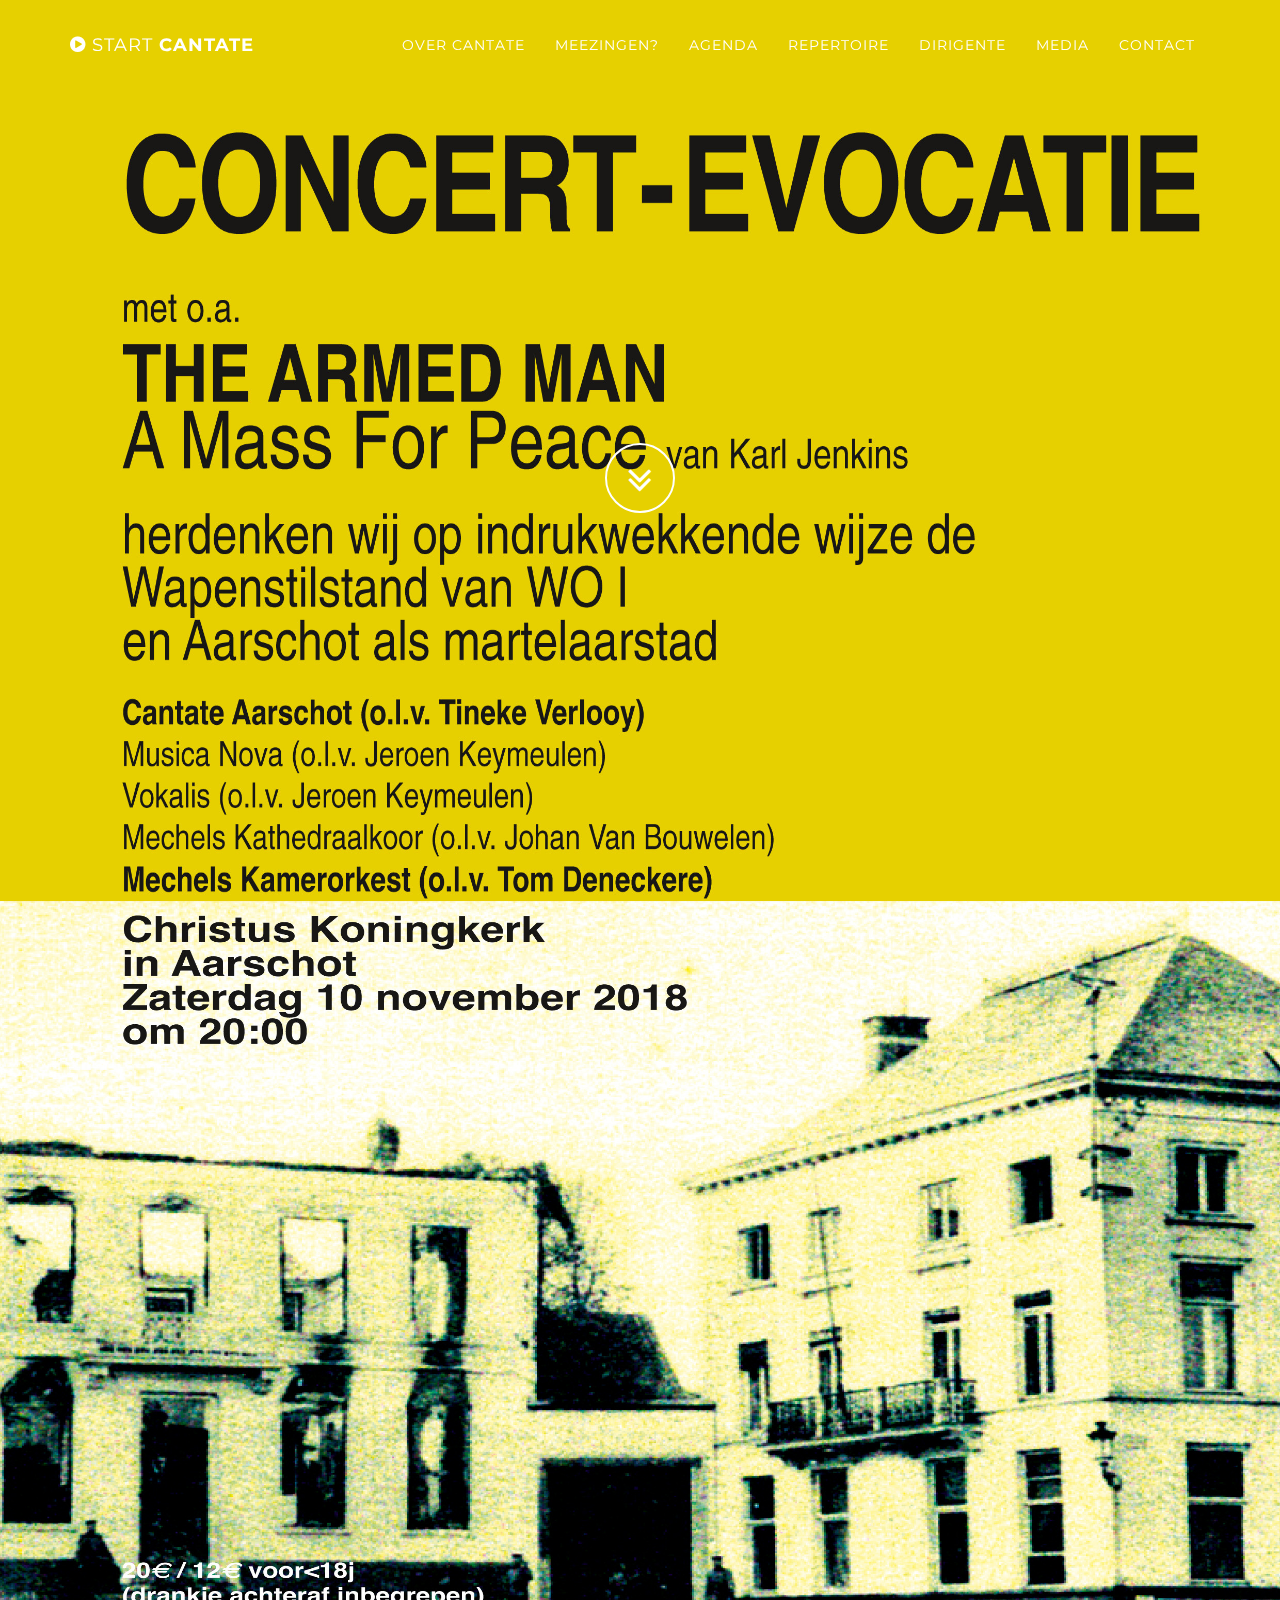
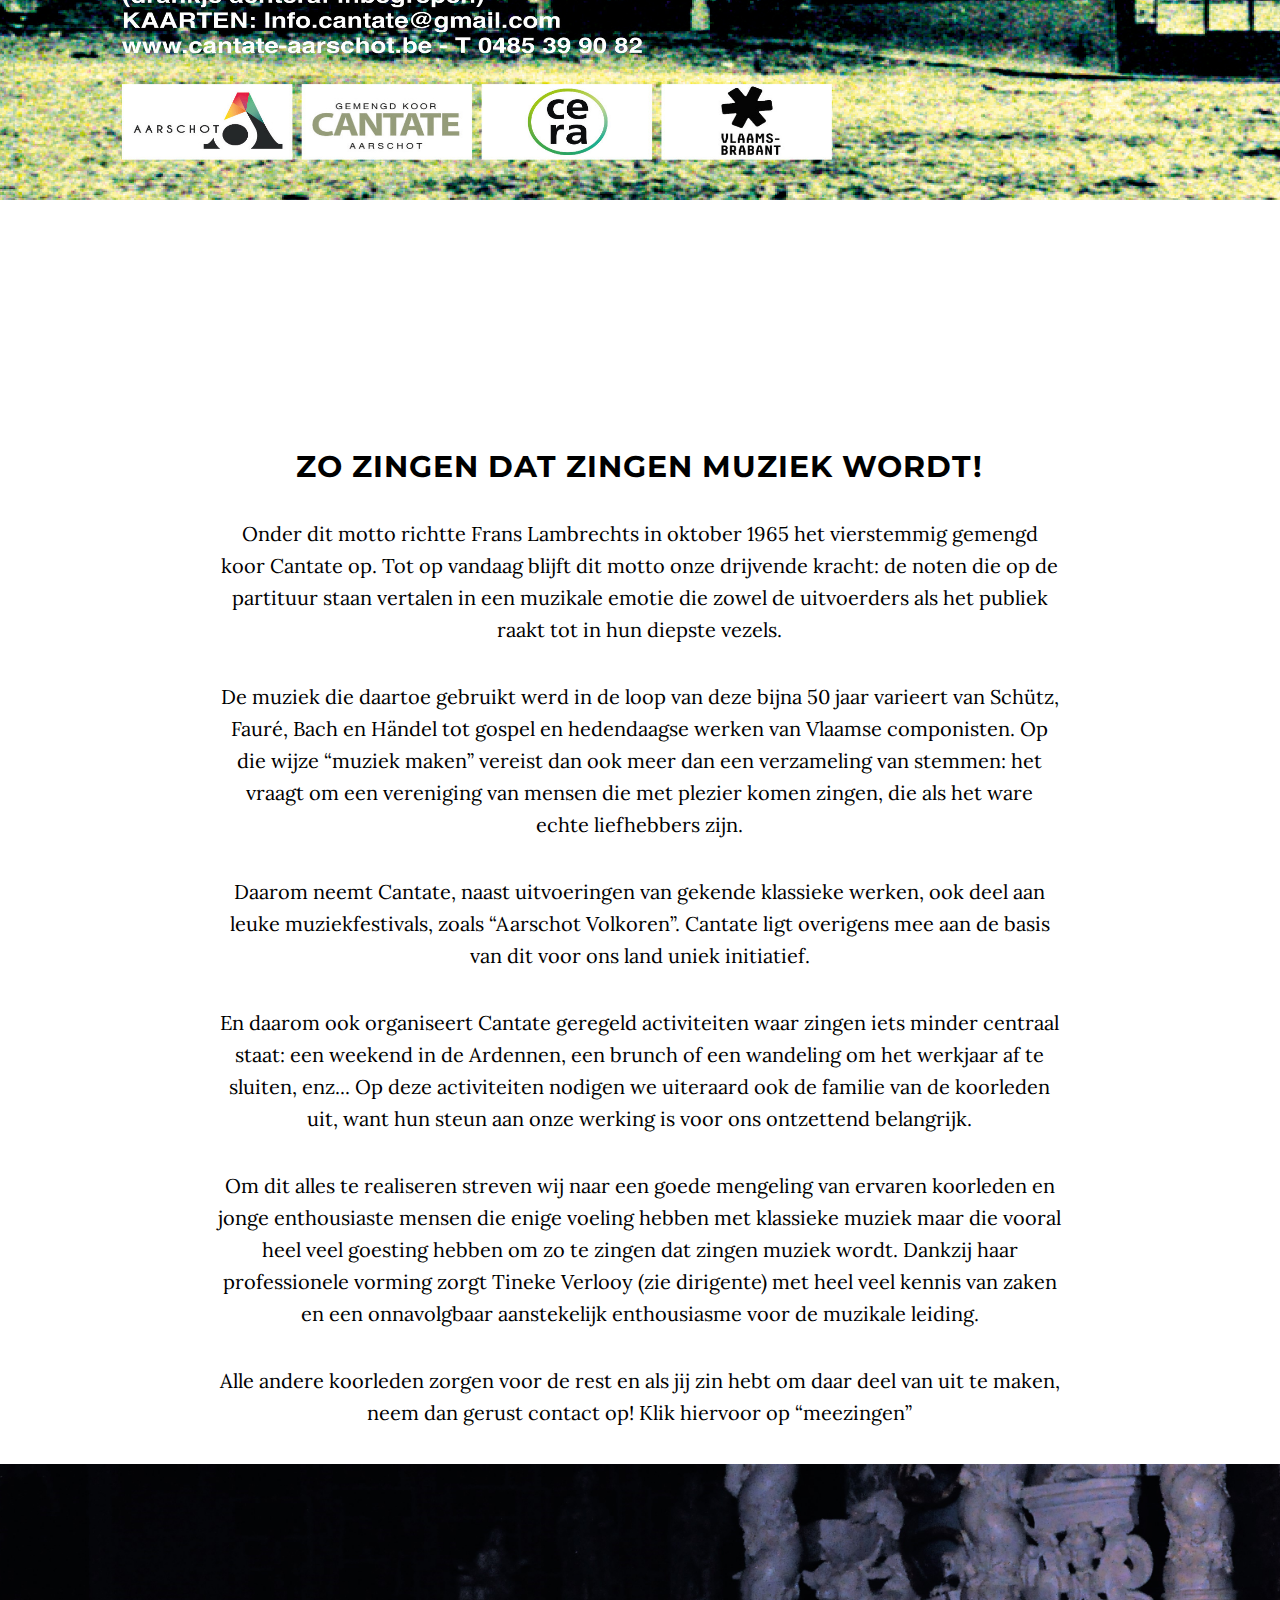
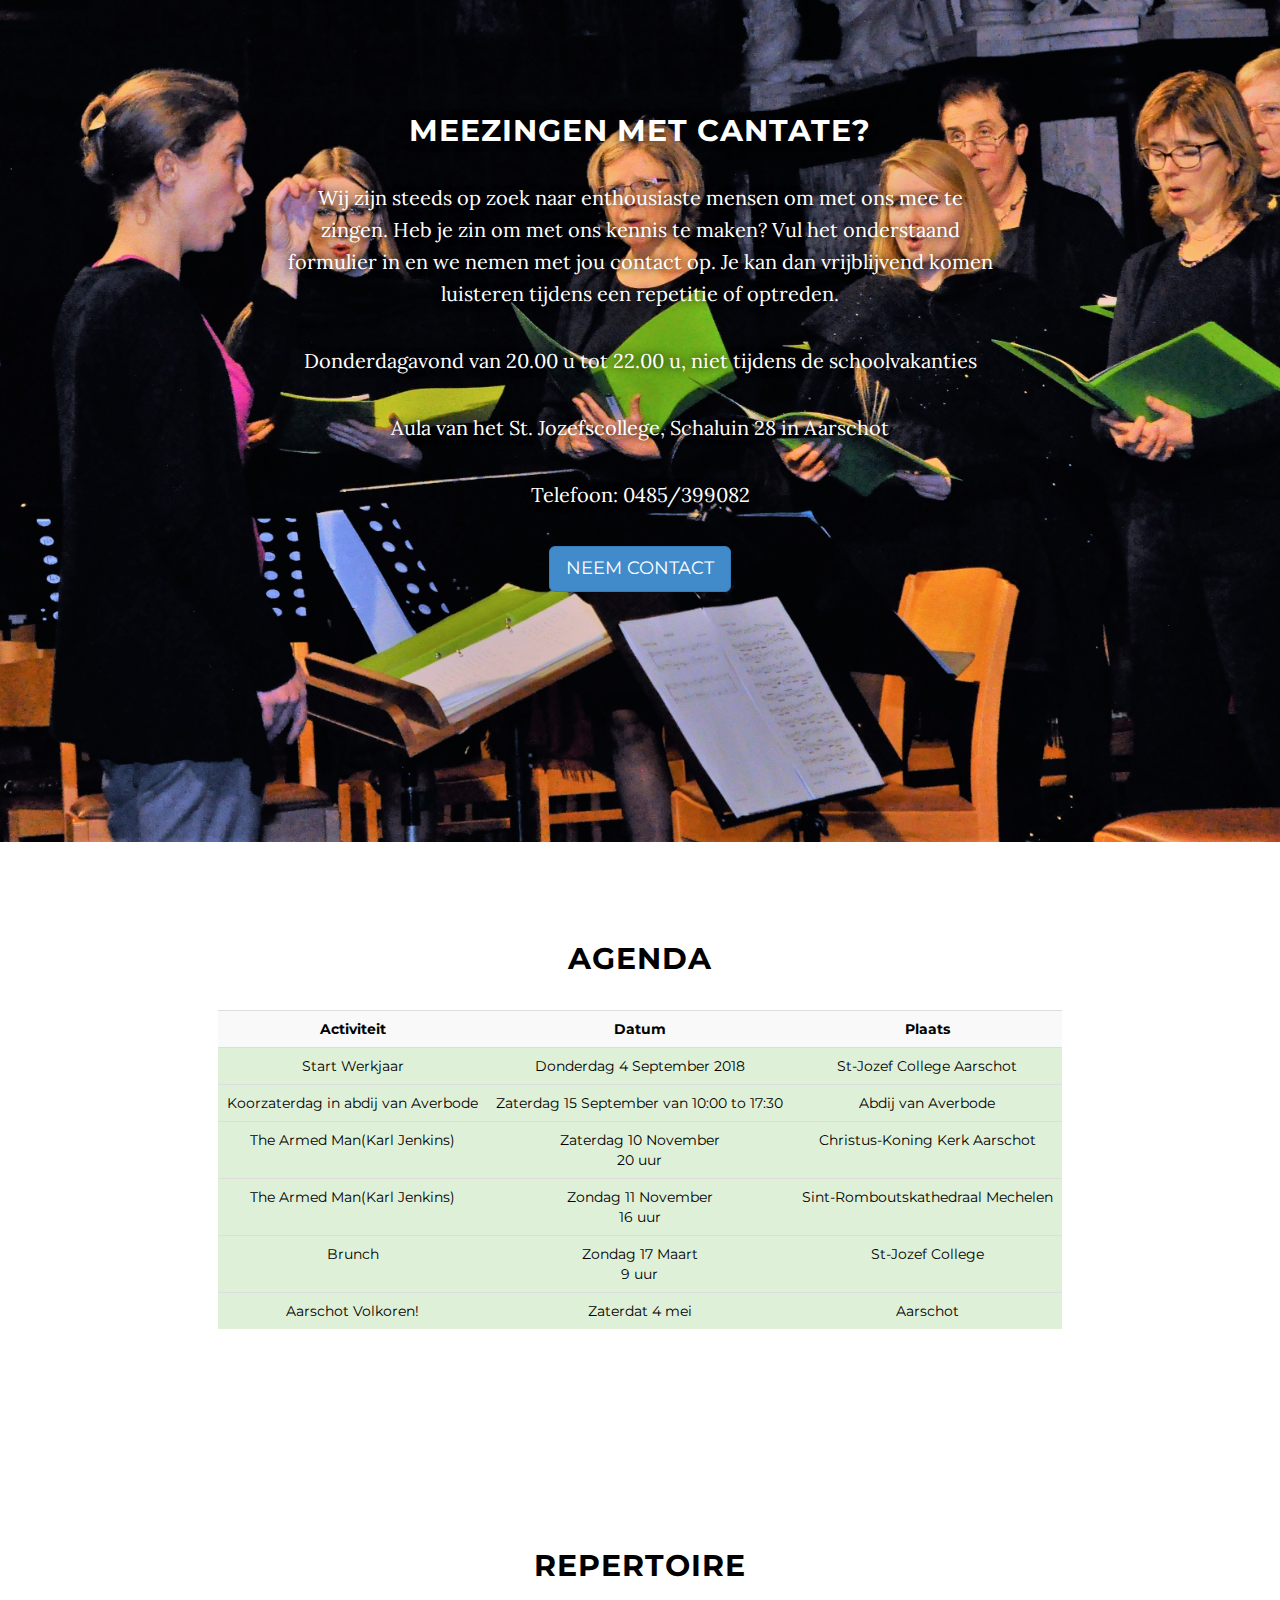
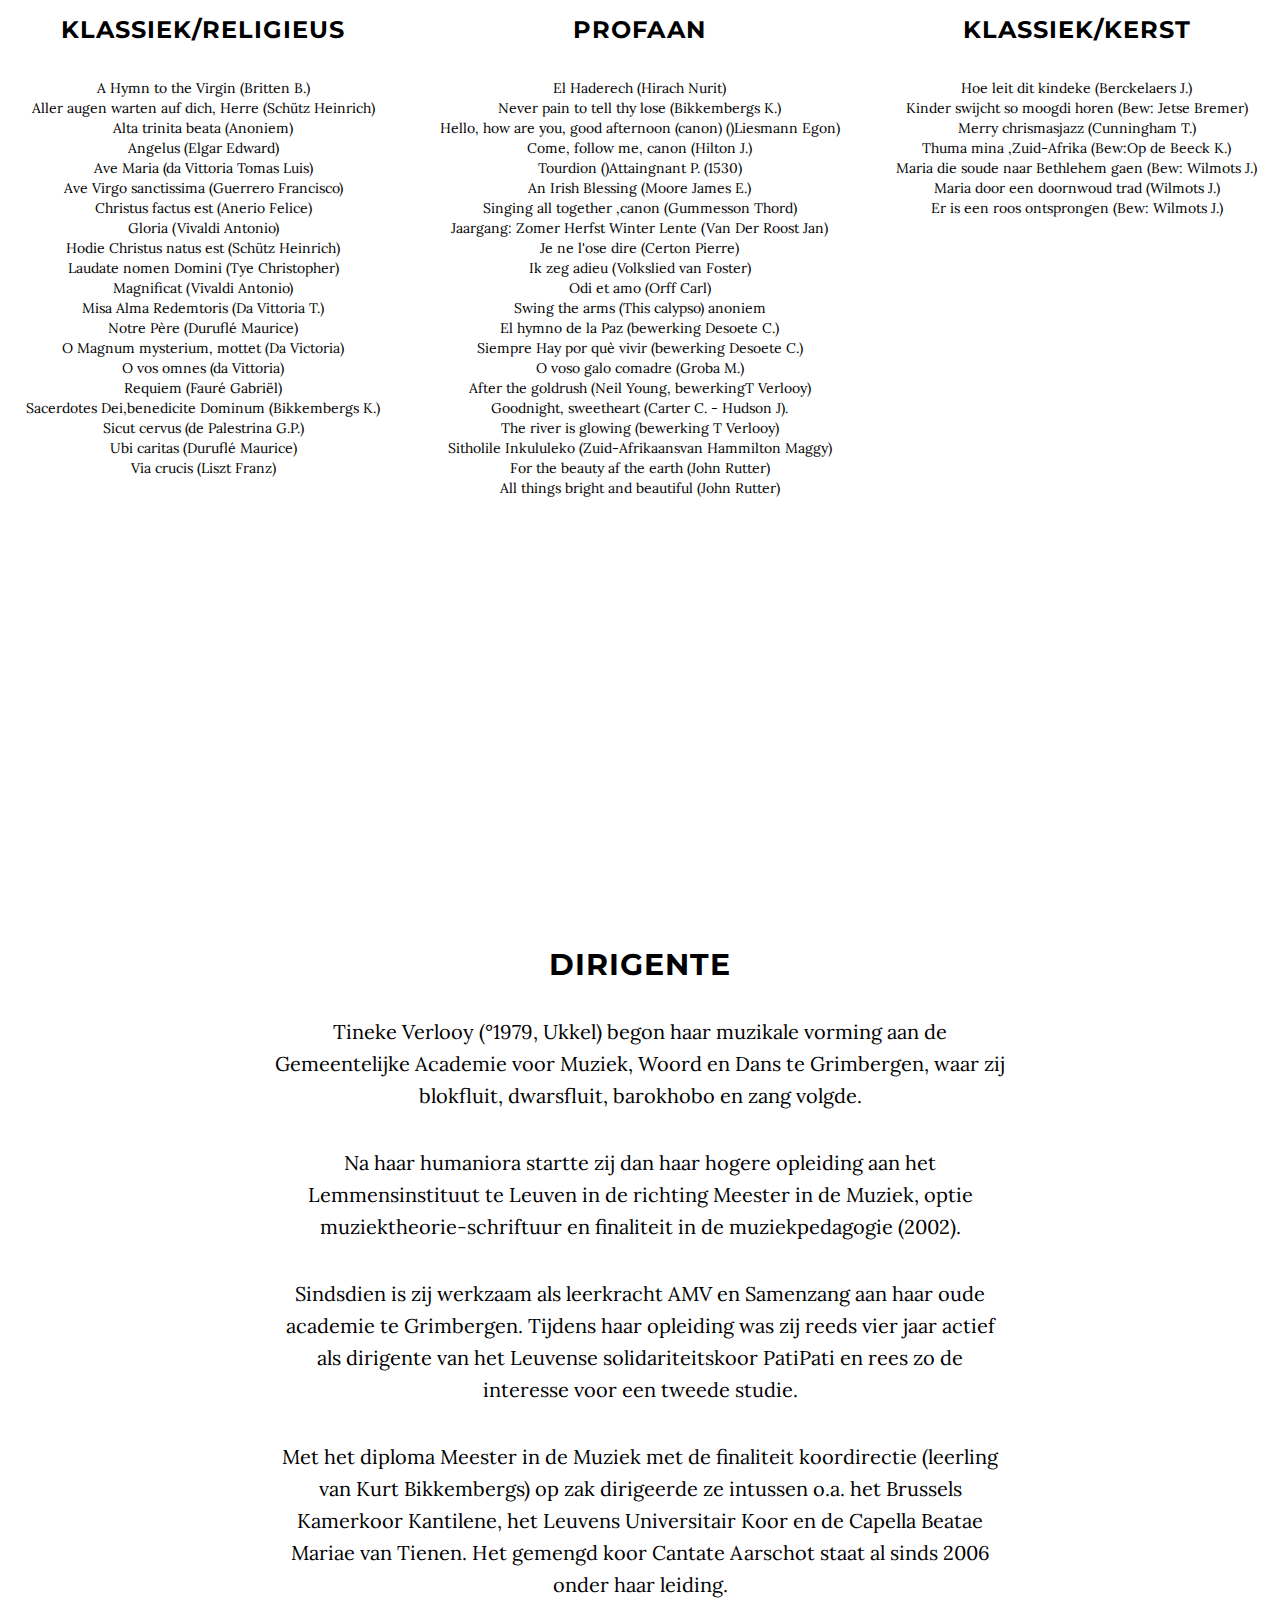
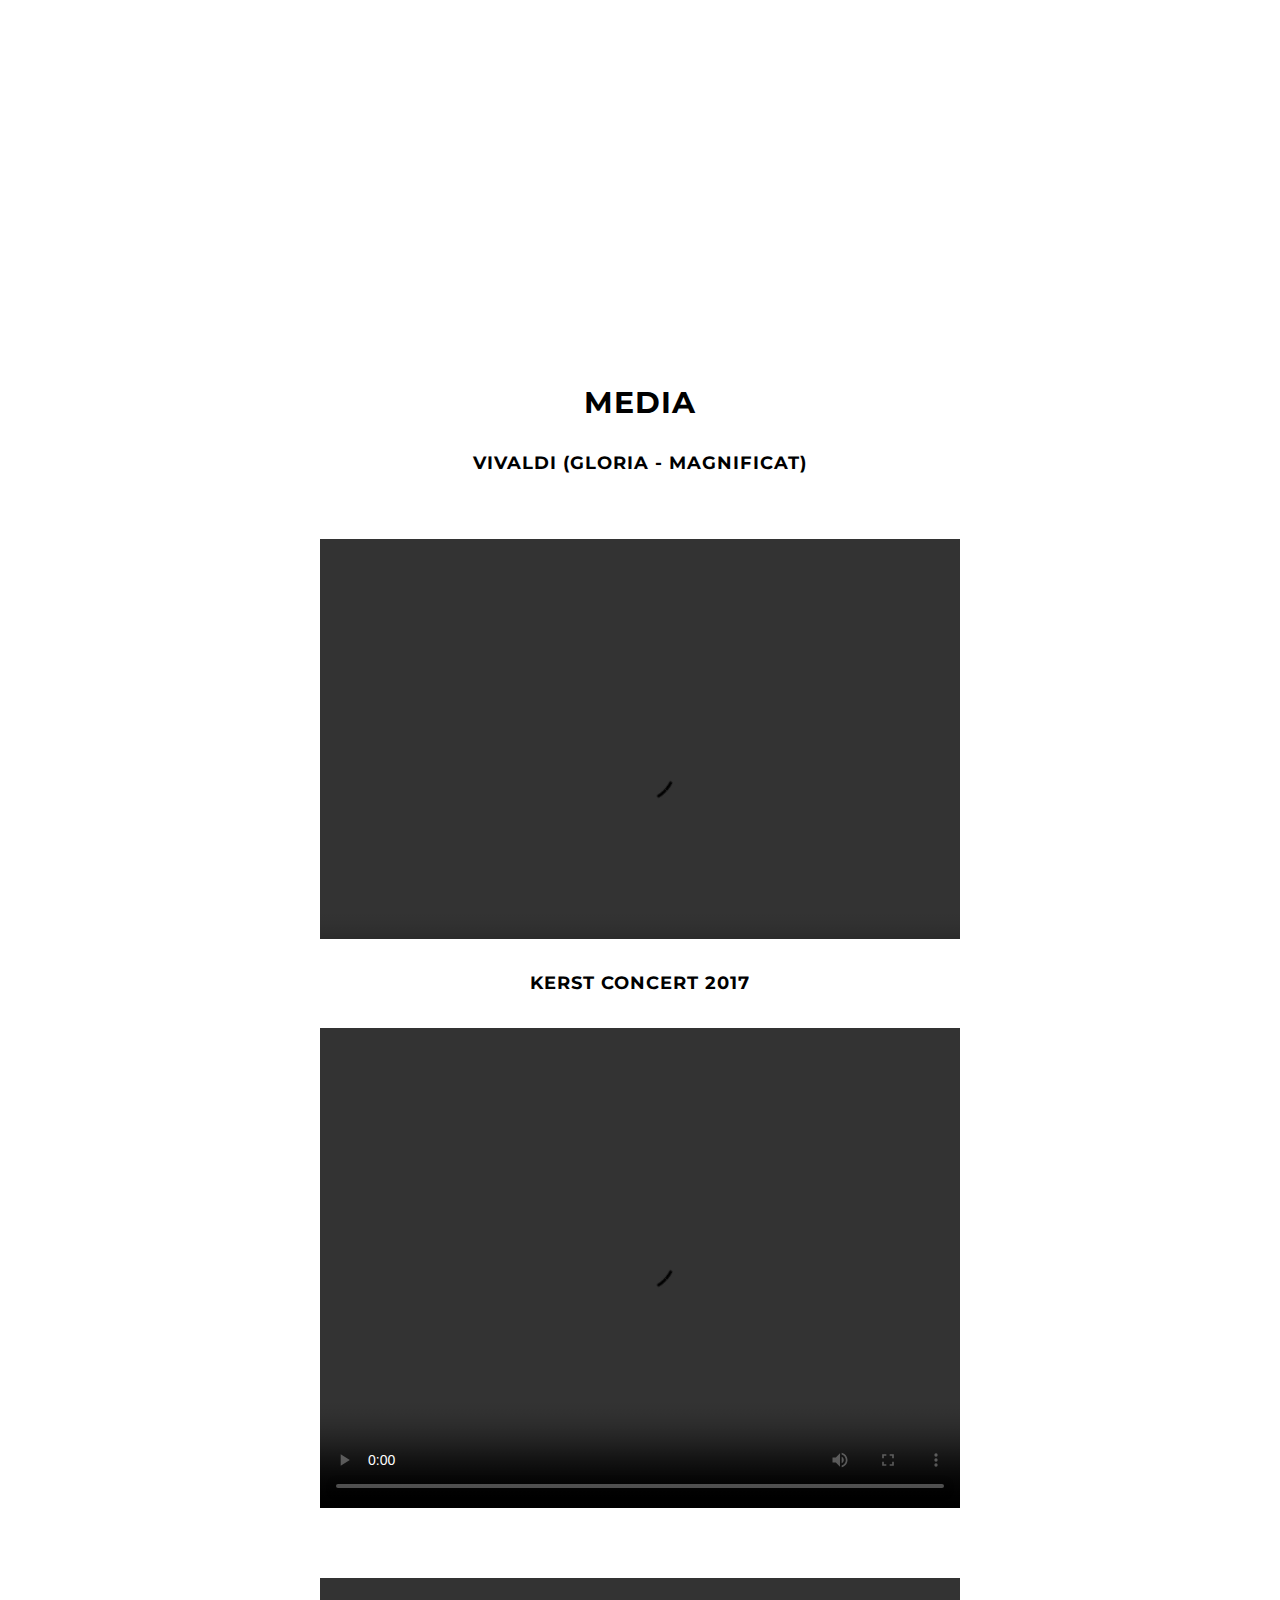
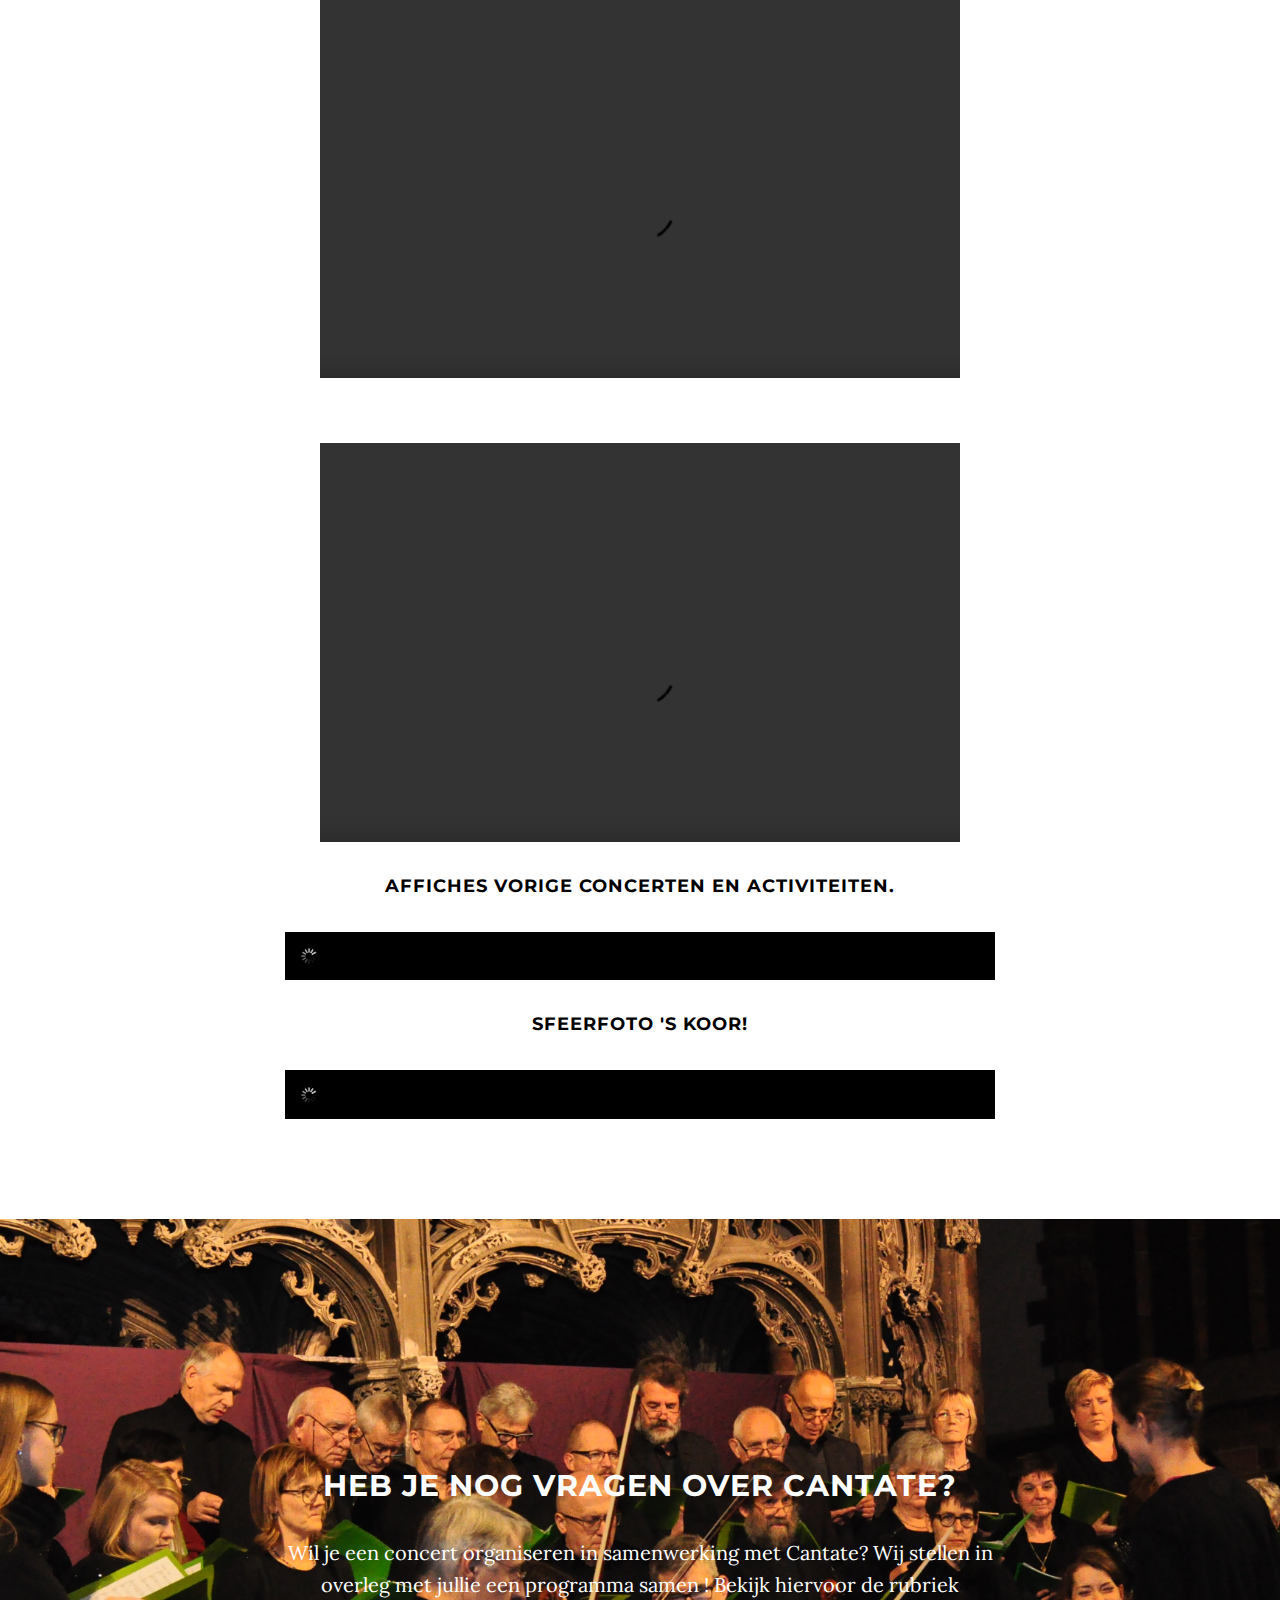
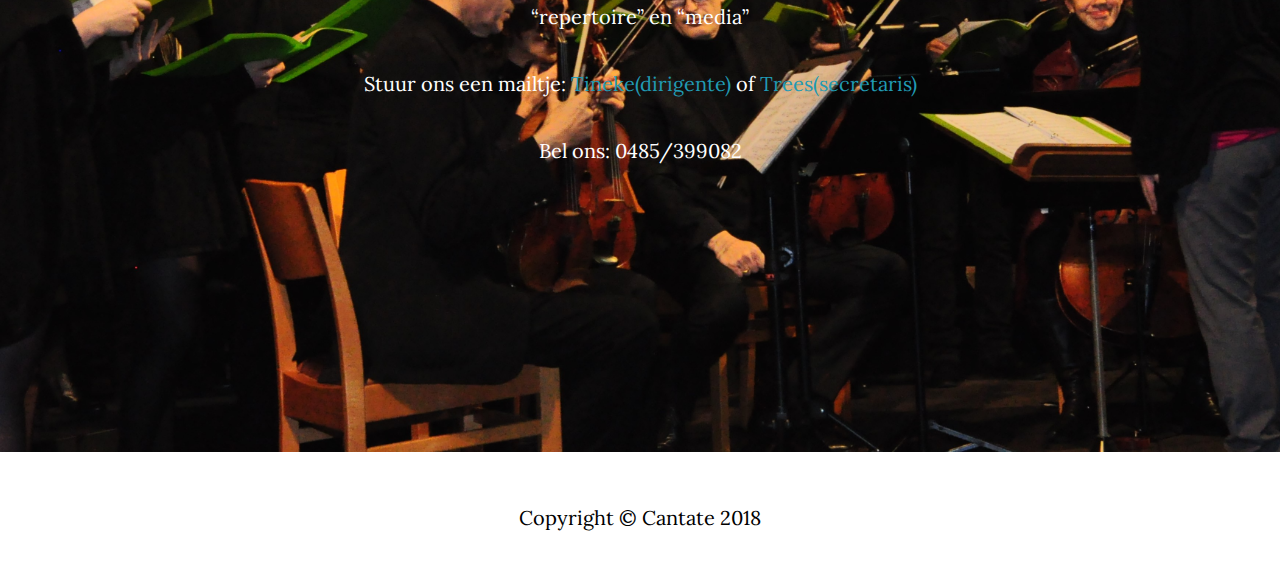
==== commit bbbf598a: "disable ticket sales" ====
--- a/index.html
+++ b/index.html
@@ -50,9 +50,6 @@
                 </button>
                 <a class="navbar-brand page-scroll" href="#page-top">
                     <i class="fa fa-play-circle"></i>  <span class="light">Start</span> Cantate
-                </a>
-                <a class="navbar-brand page-scroll" href="#concertModal" data-toggle="modal" data-target="#concertModal">
-                    <i class="fa fa-ticket"></i>  <span class="light">Koop </span> Toeganskaarten
                 </a>
 
             </div>
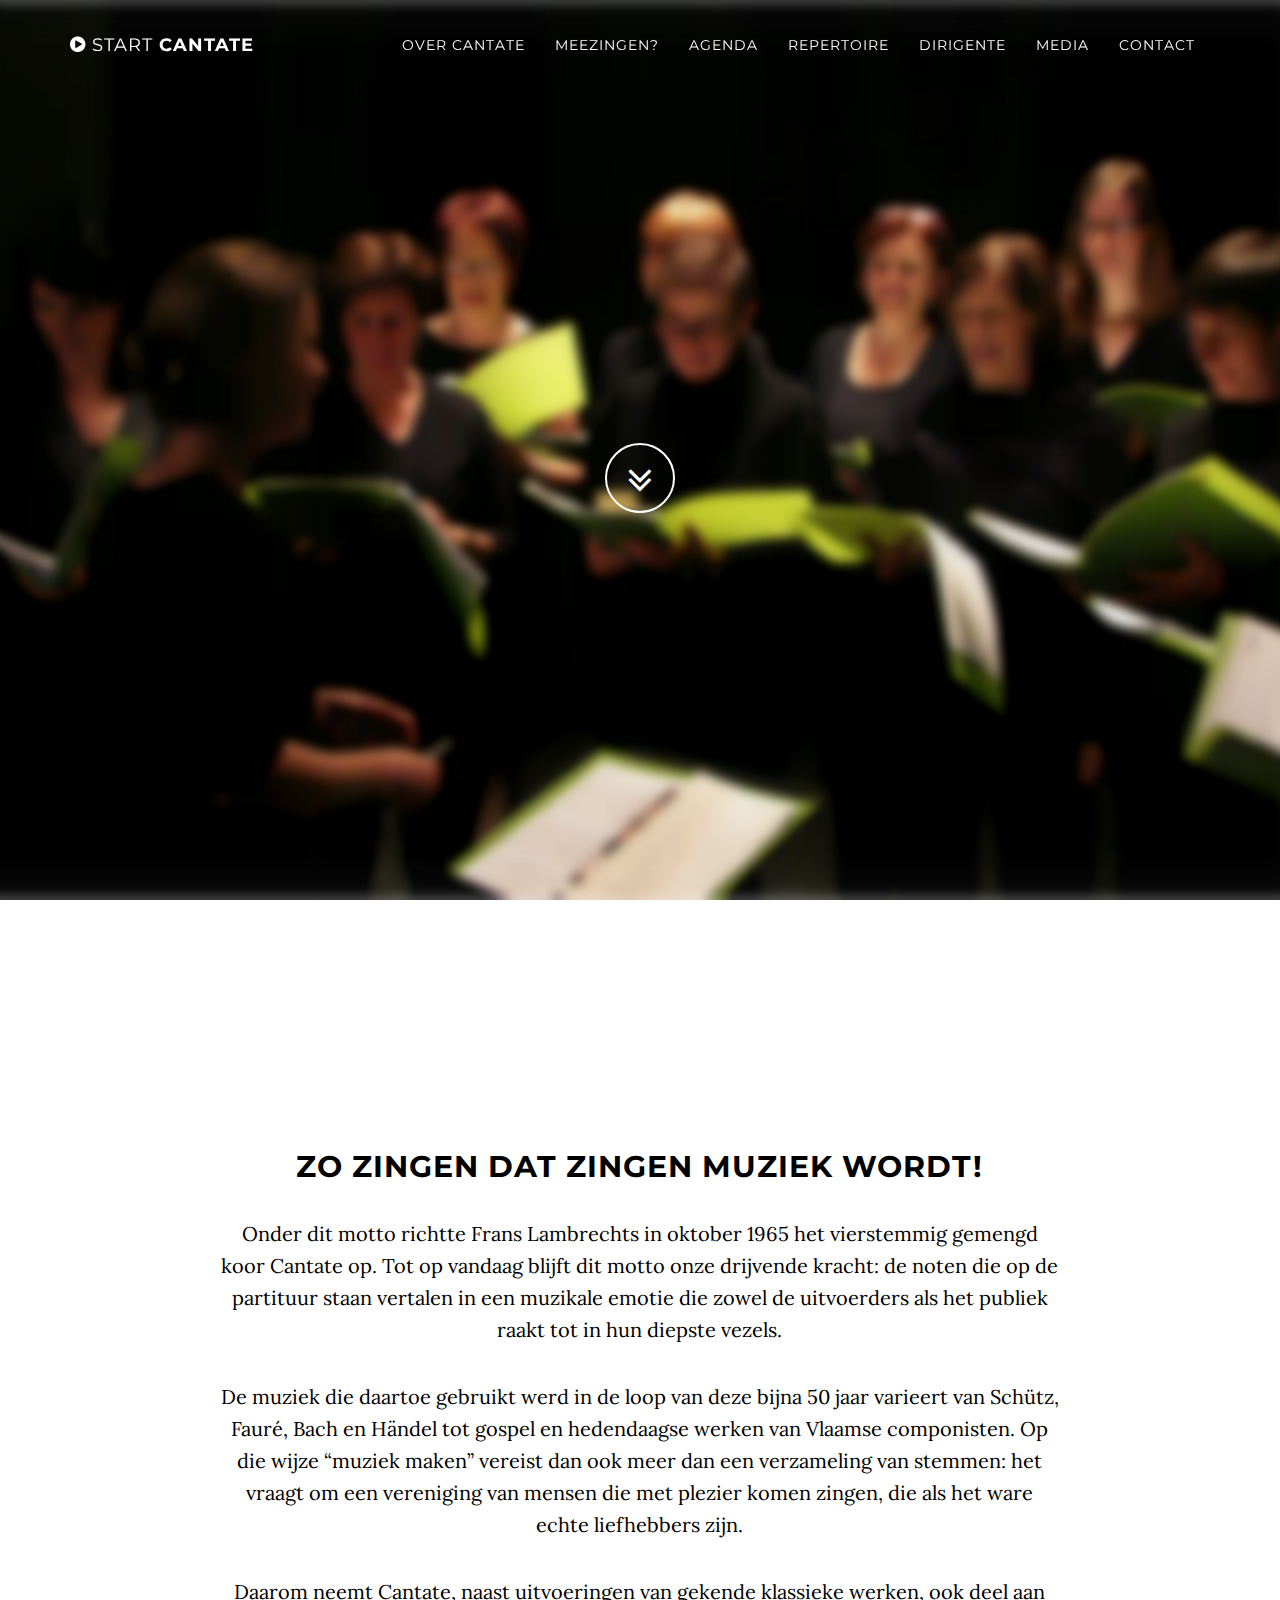
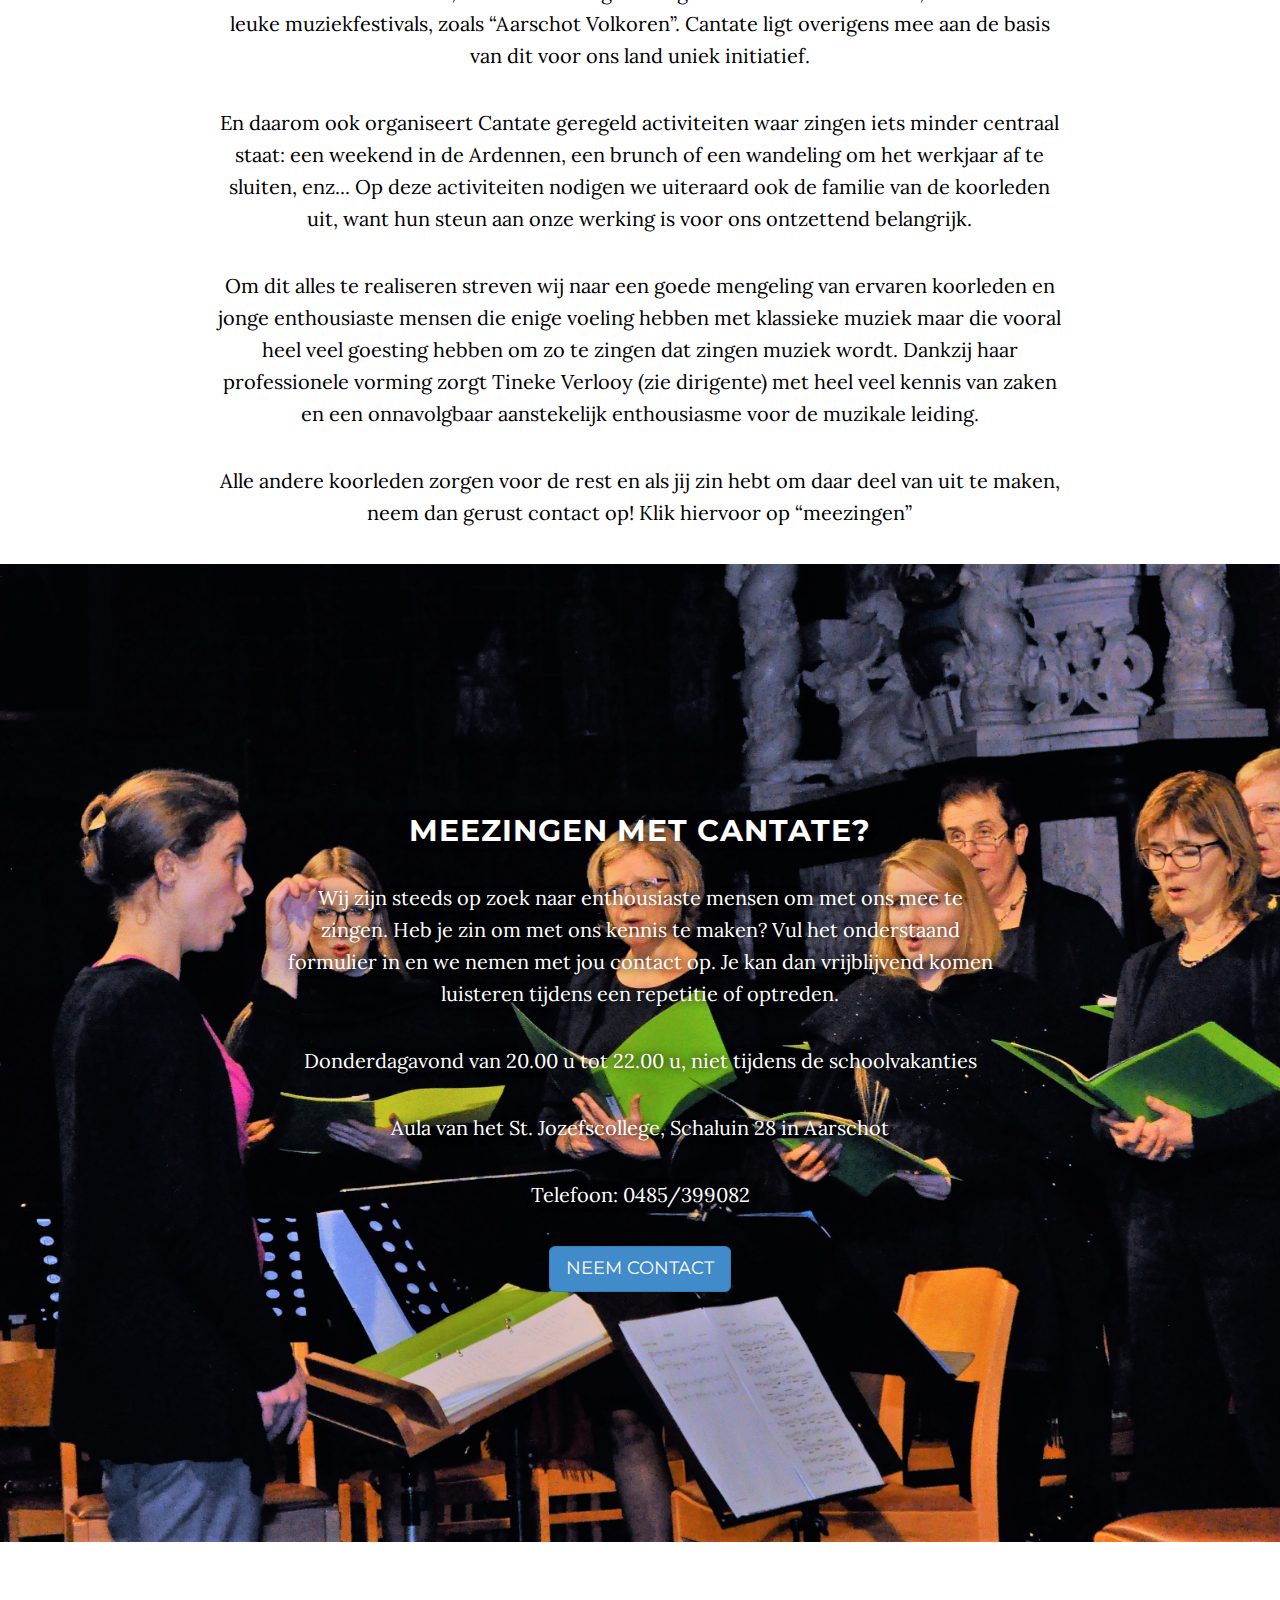
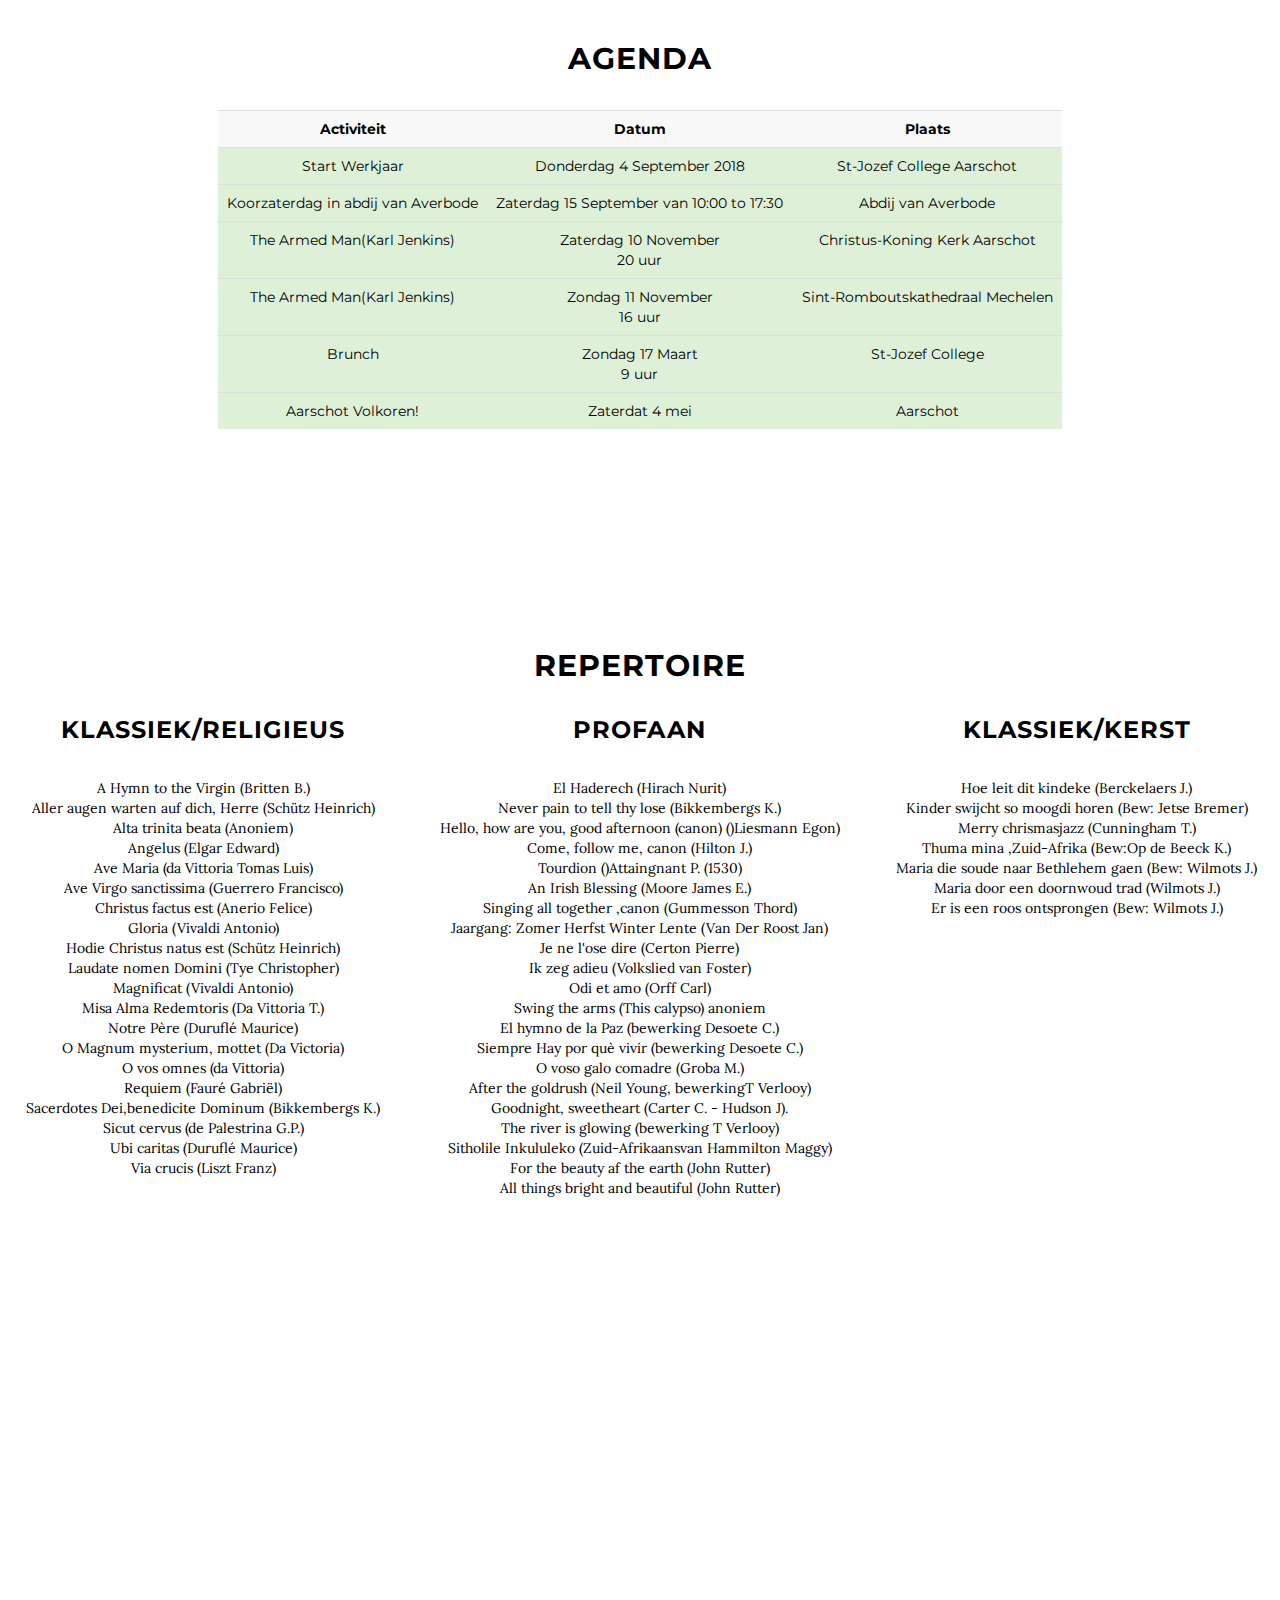
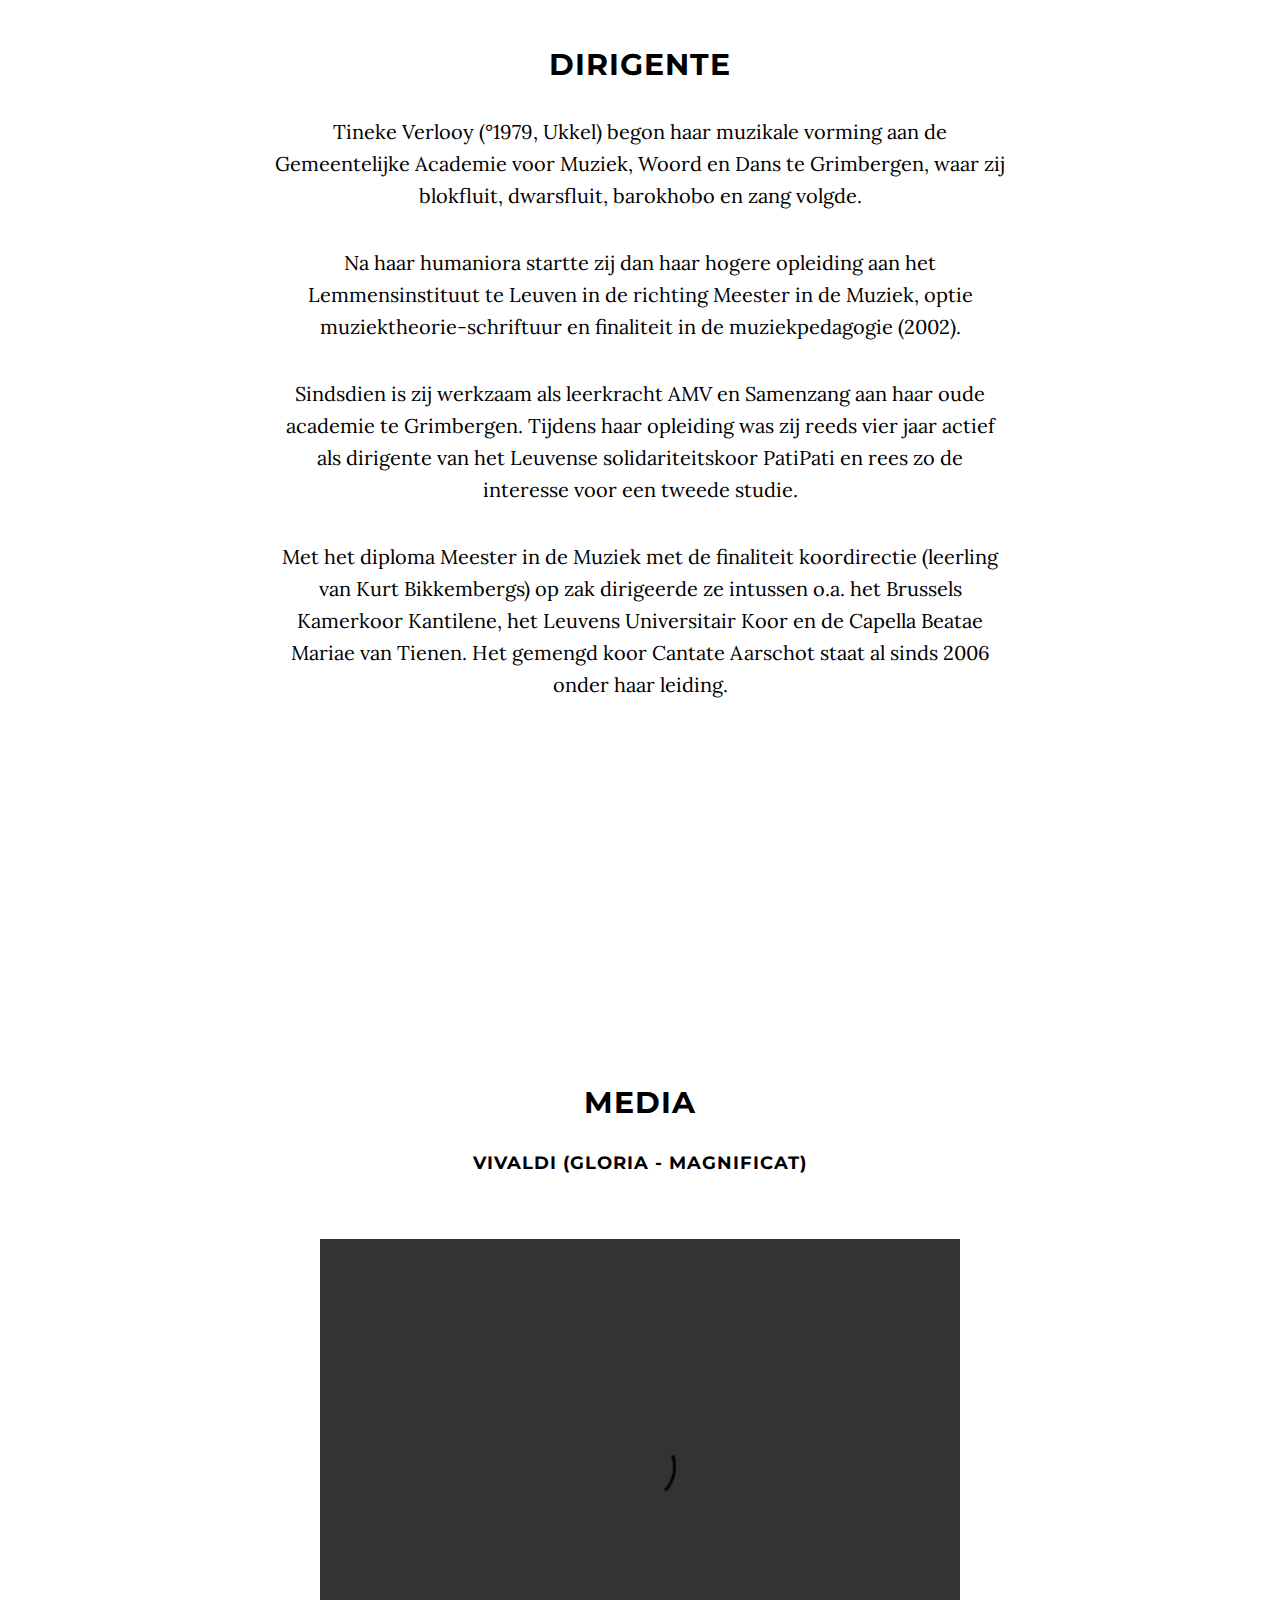
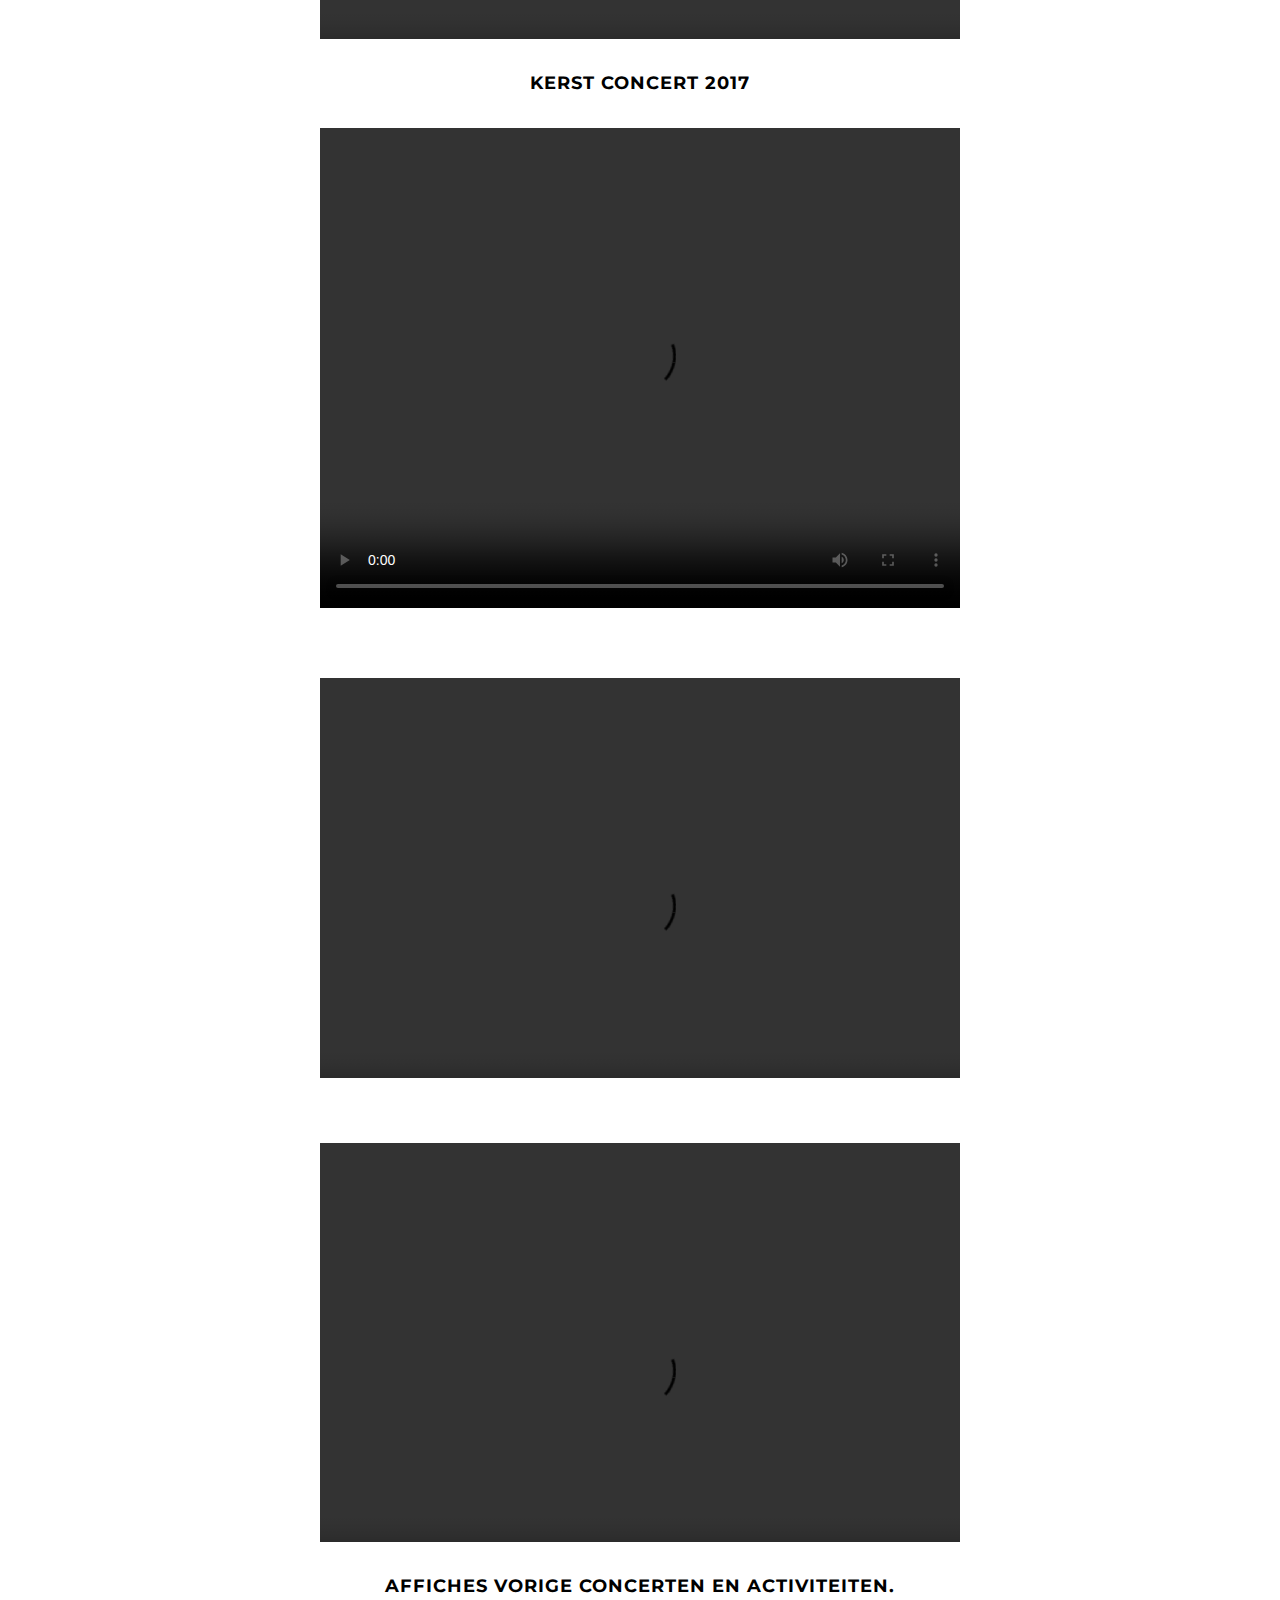
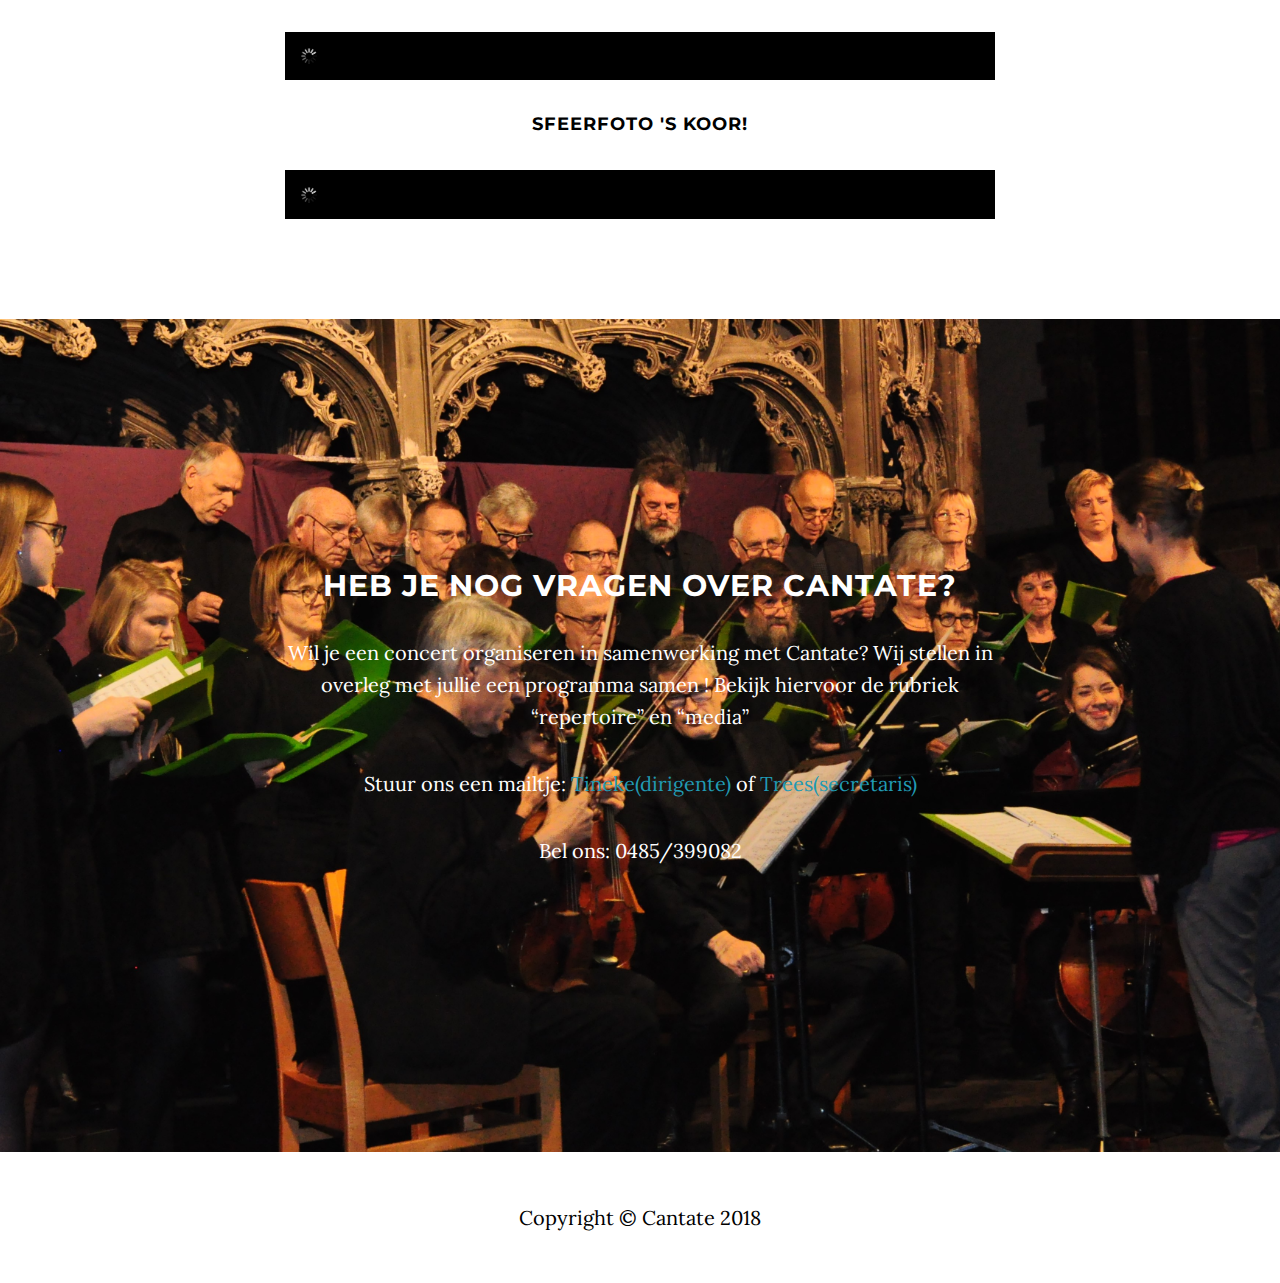
==== commit da0c0102: "Remove ticketsale" ====
--- a/index.html
+++ b/index.html
@@ -127,10 +127,6 @@
         </div>
 	</section  >
 
-  <section class="intropart2">
-    <div class="intropart2-body">
-    </div>
-  </section>
 
 
 	  <!-- Modal -->
--- a/css/grayscale.css
+++ b/css/grayscale.css
@@ -128,12 +128,12 @@
   padding: 100px 0;
   text-align: center;
   color: #000000;
-  background: url(../img/jenkins-part1.jpg) no-repeat bottom center scroll;
+  background: url(../img/intro-bg.jpg) no-repeat bottom center scroll;
   background-color: #000000;
-  -webkit-background-size: 100% 100%;
-  -moz-background-size: 100% 100%;
-  background-size: 100% 100%;
-  -o-background-size: 100% 100%;
+  -webkit-background-size: cover;
+  -moz-background-size: cover;
+  background-size: cover;
+  -o-background-size: cover;
 }
 
 
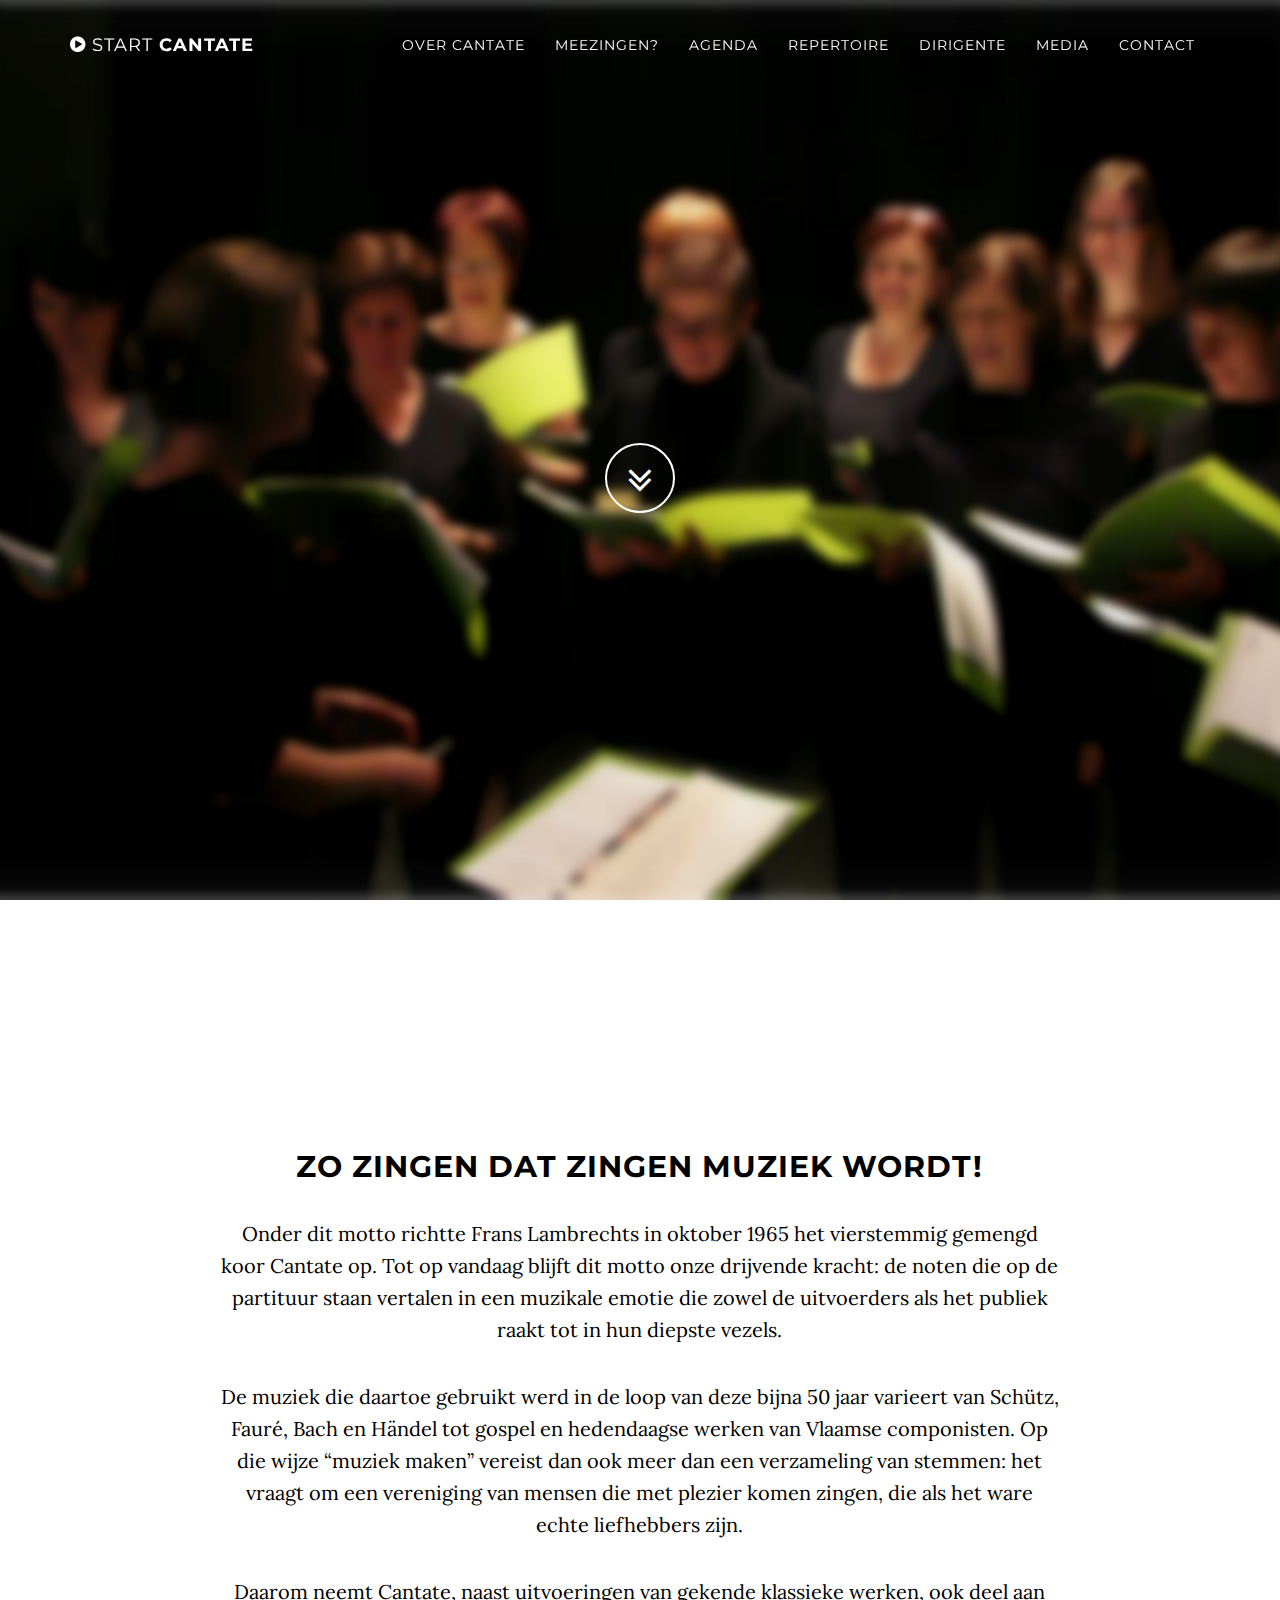
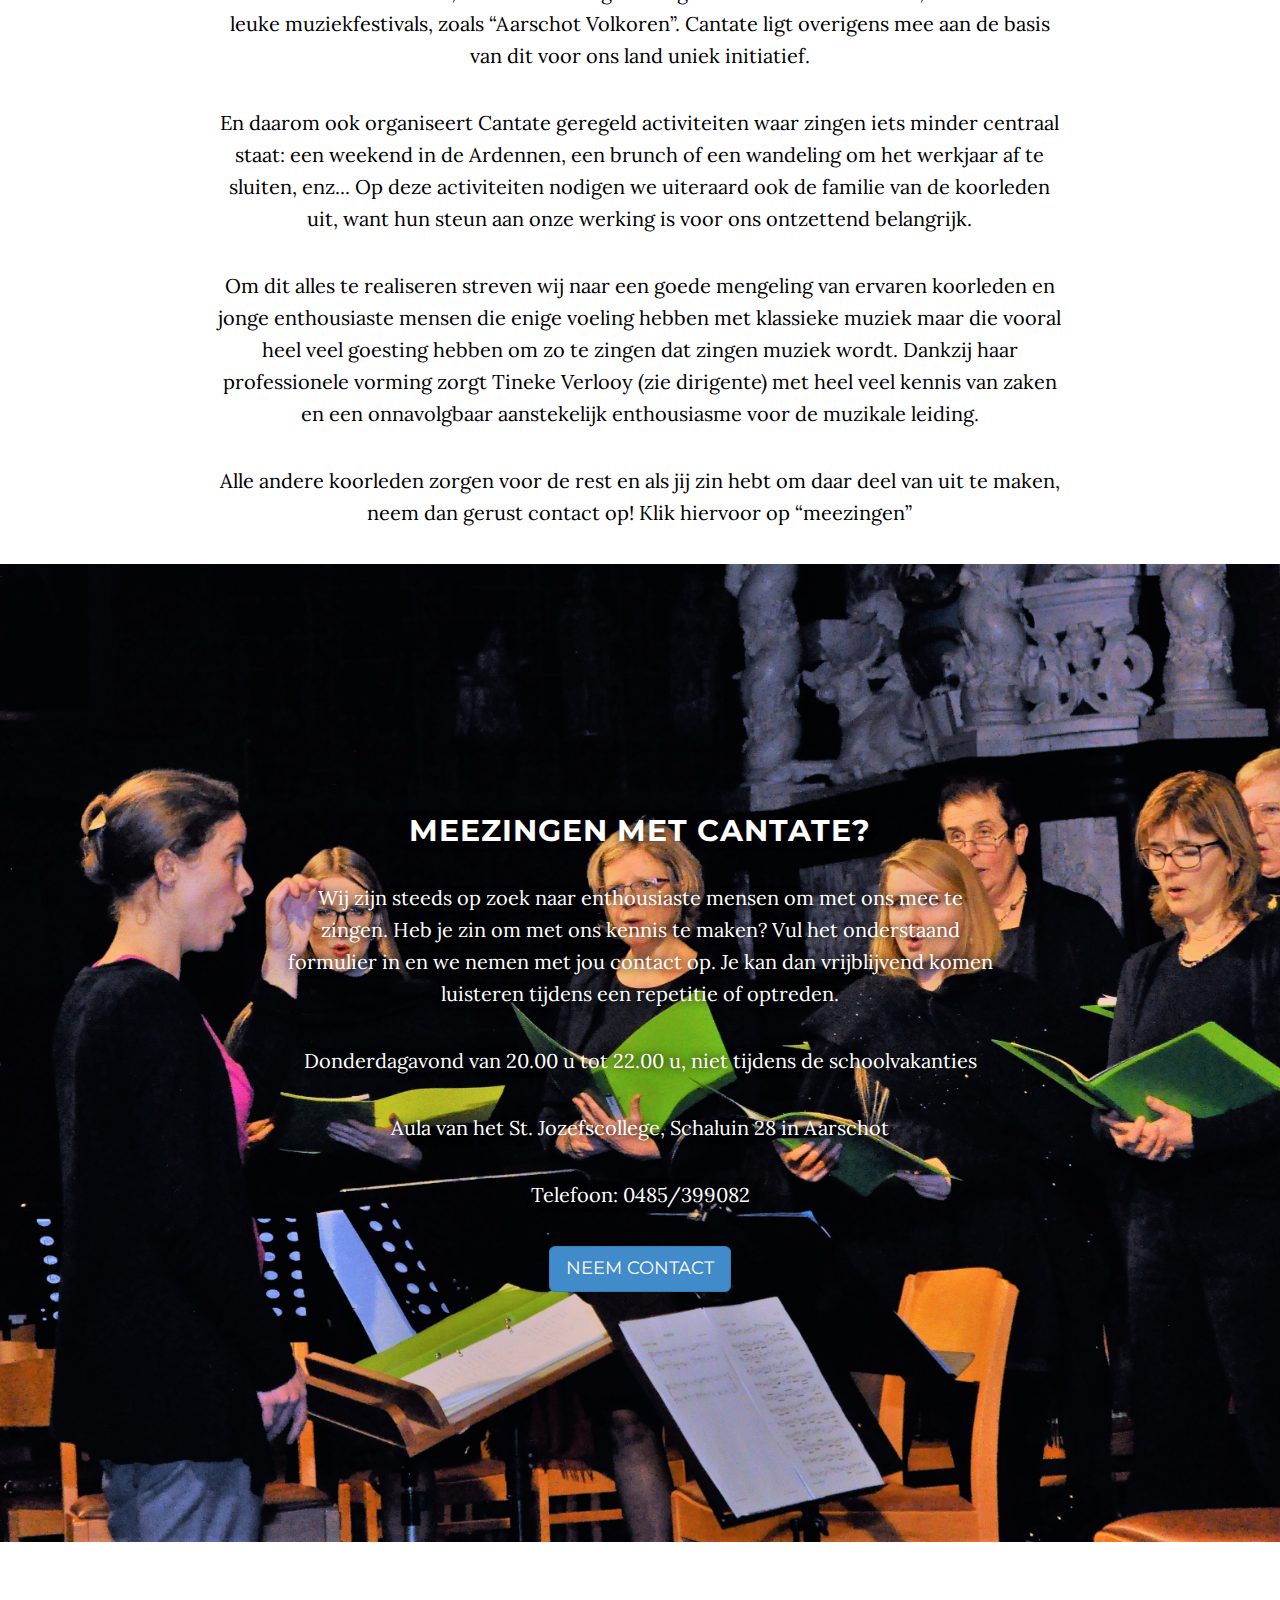
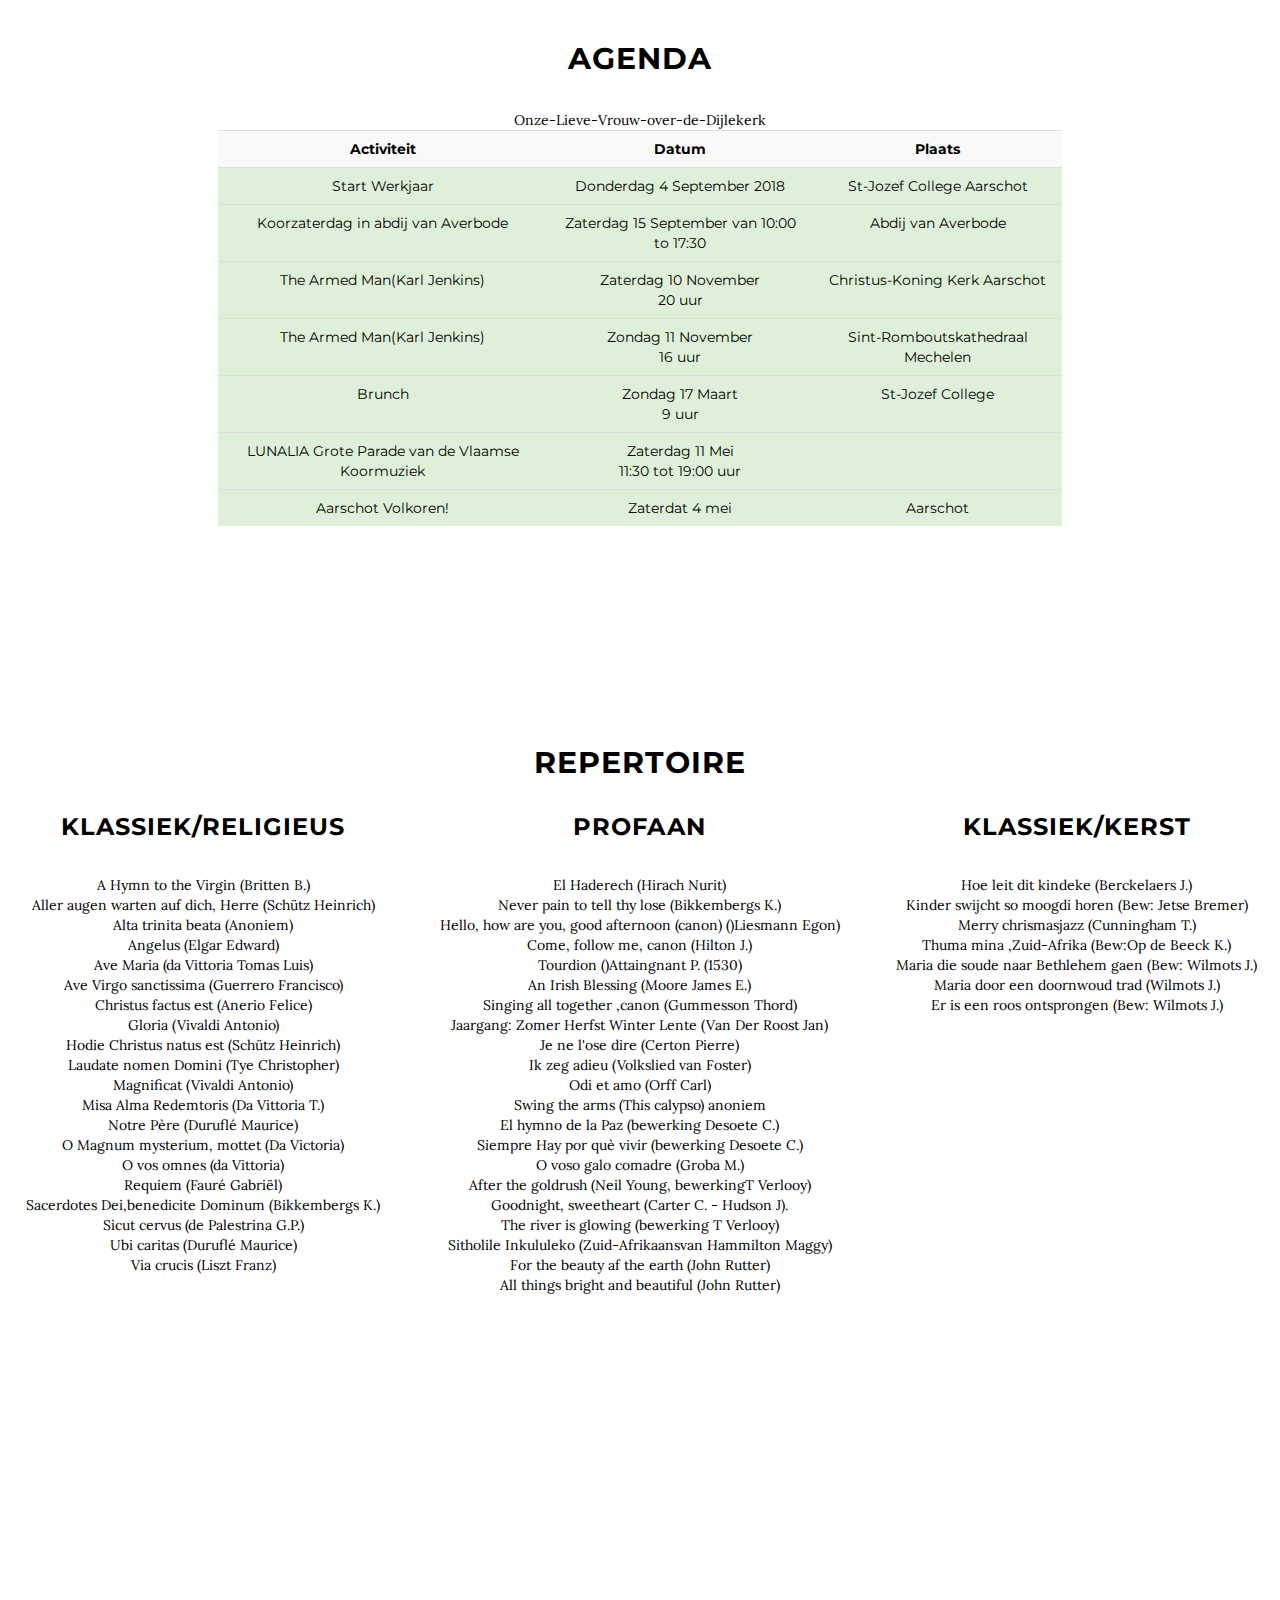
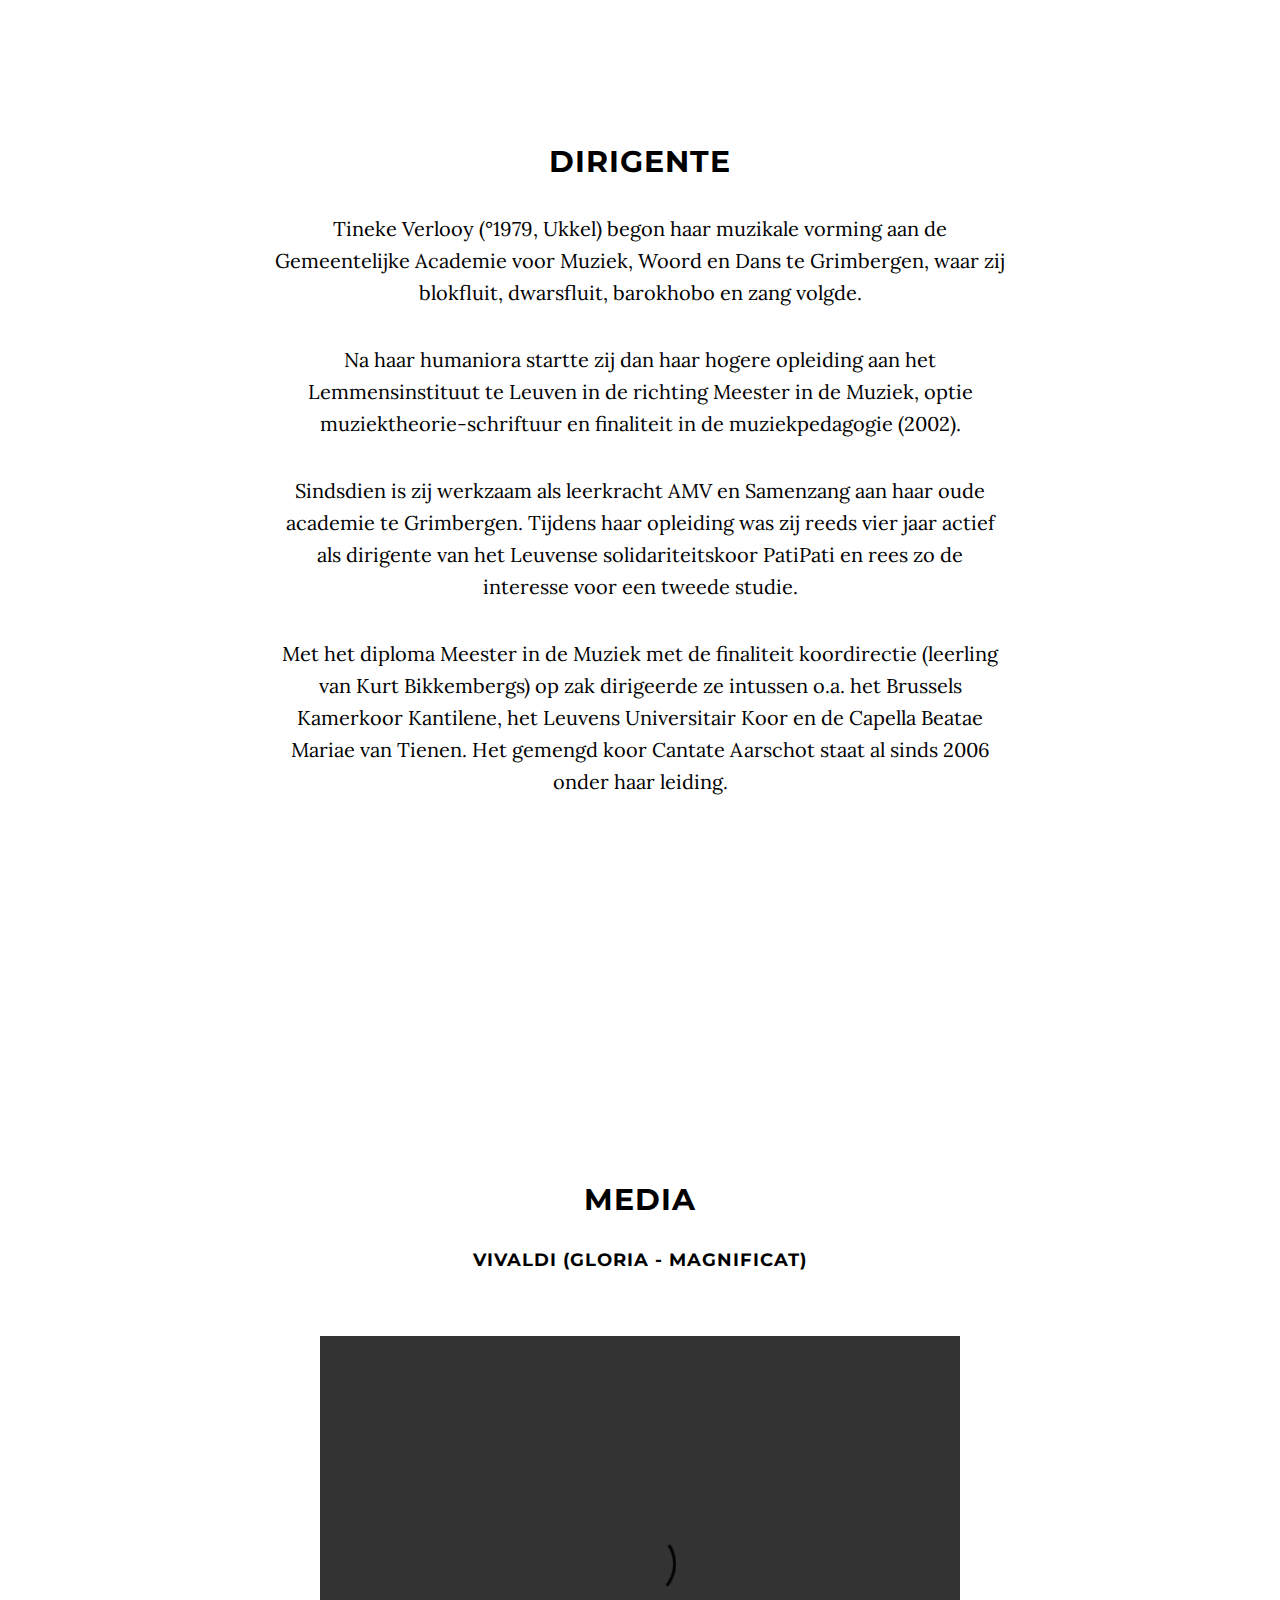
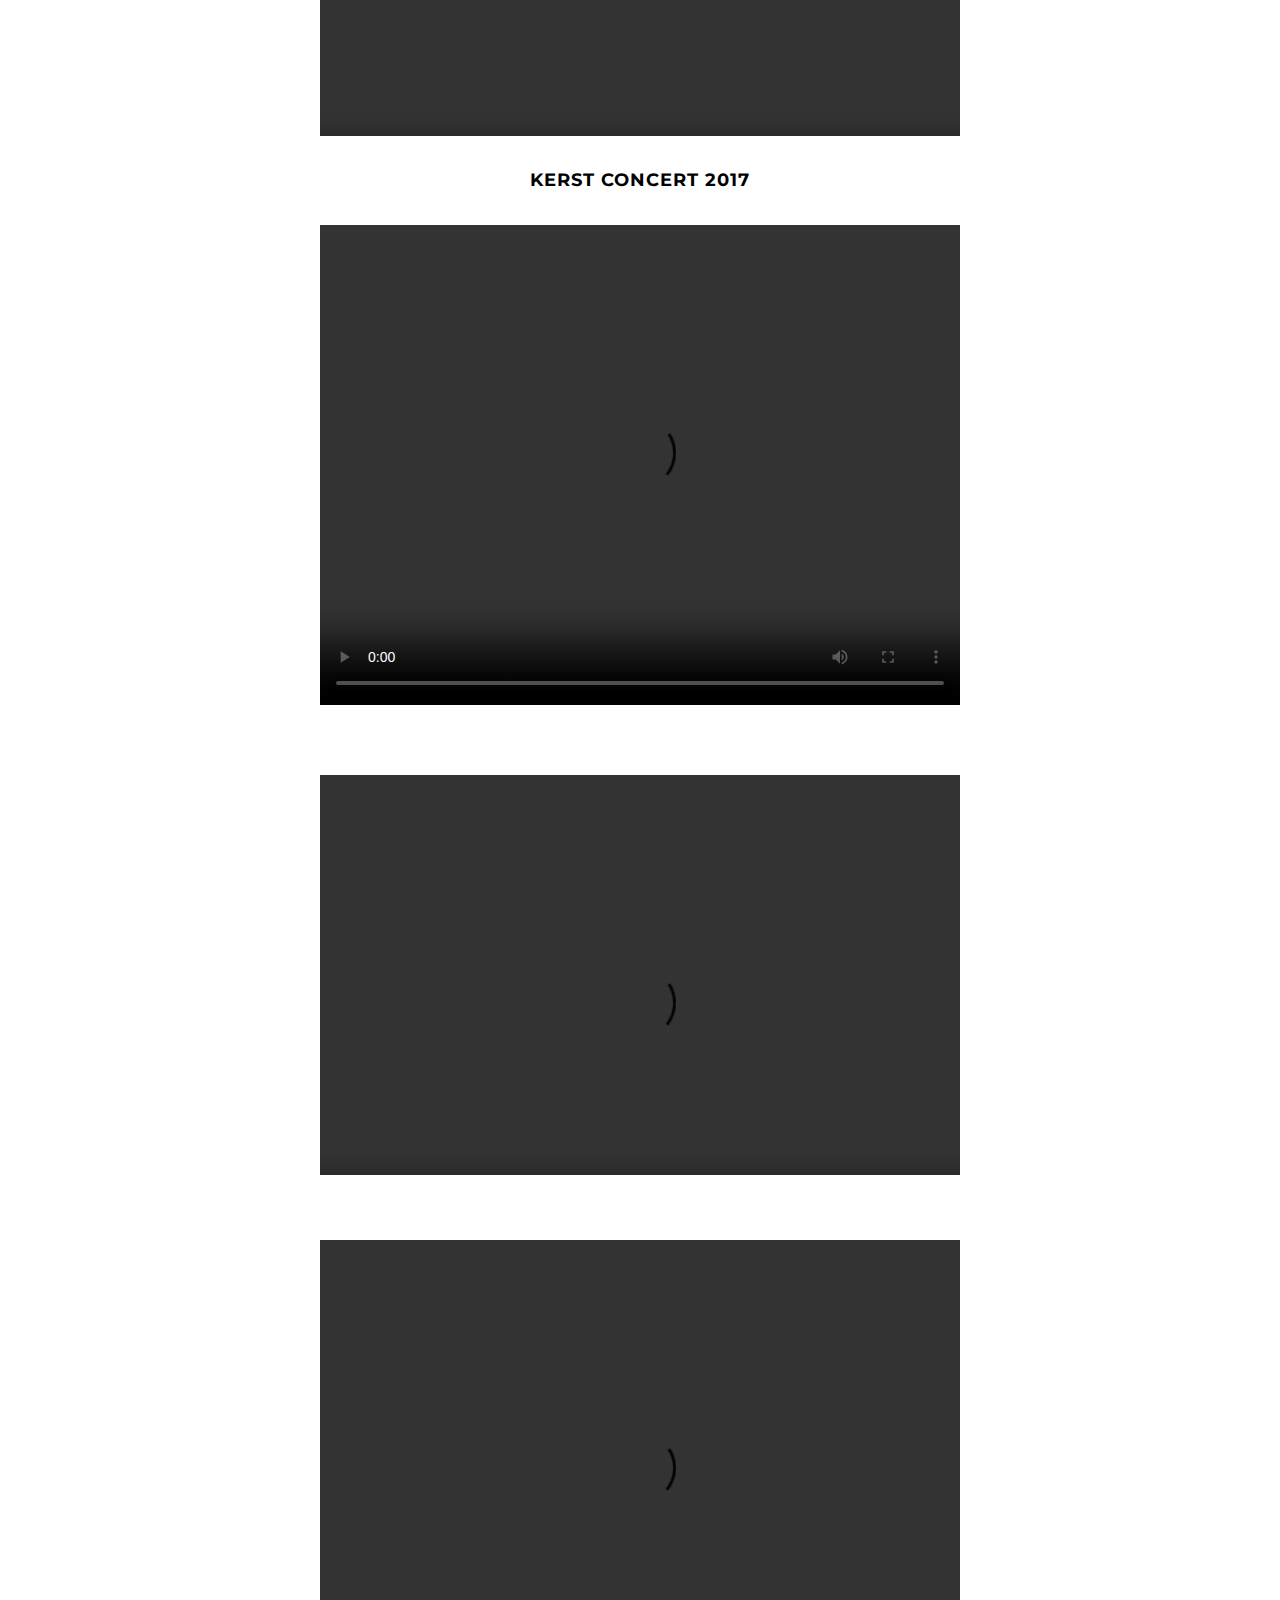
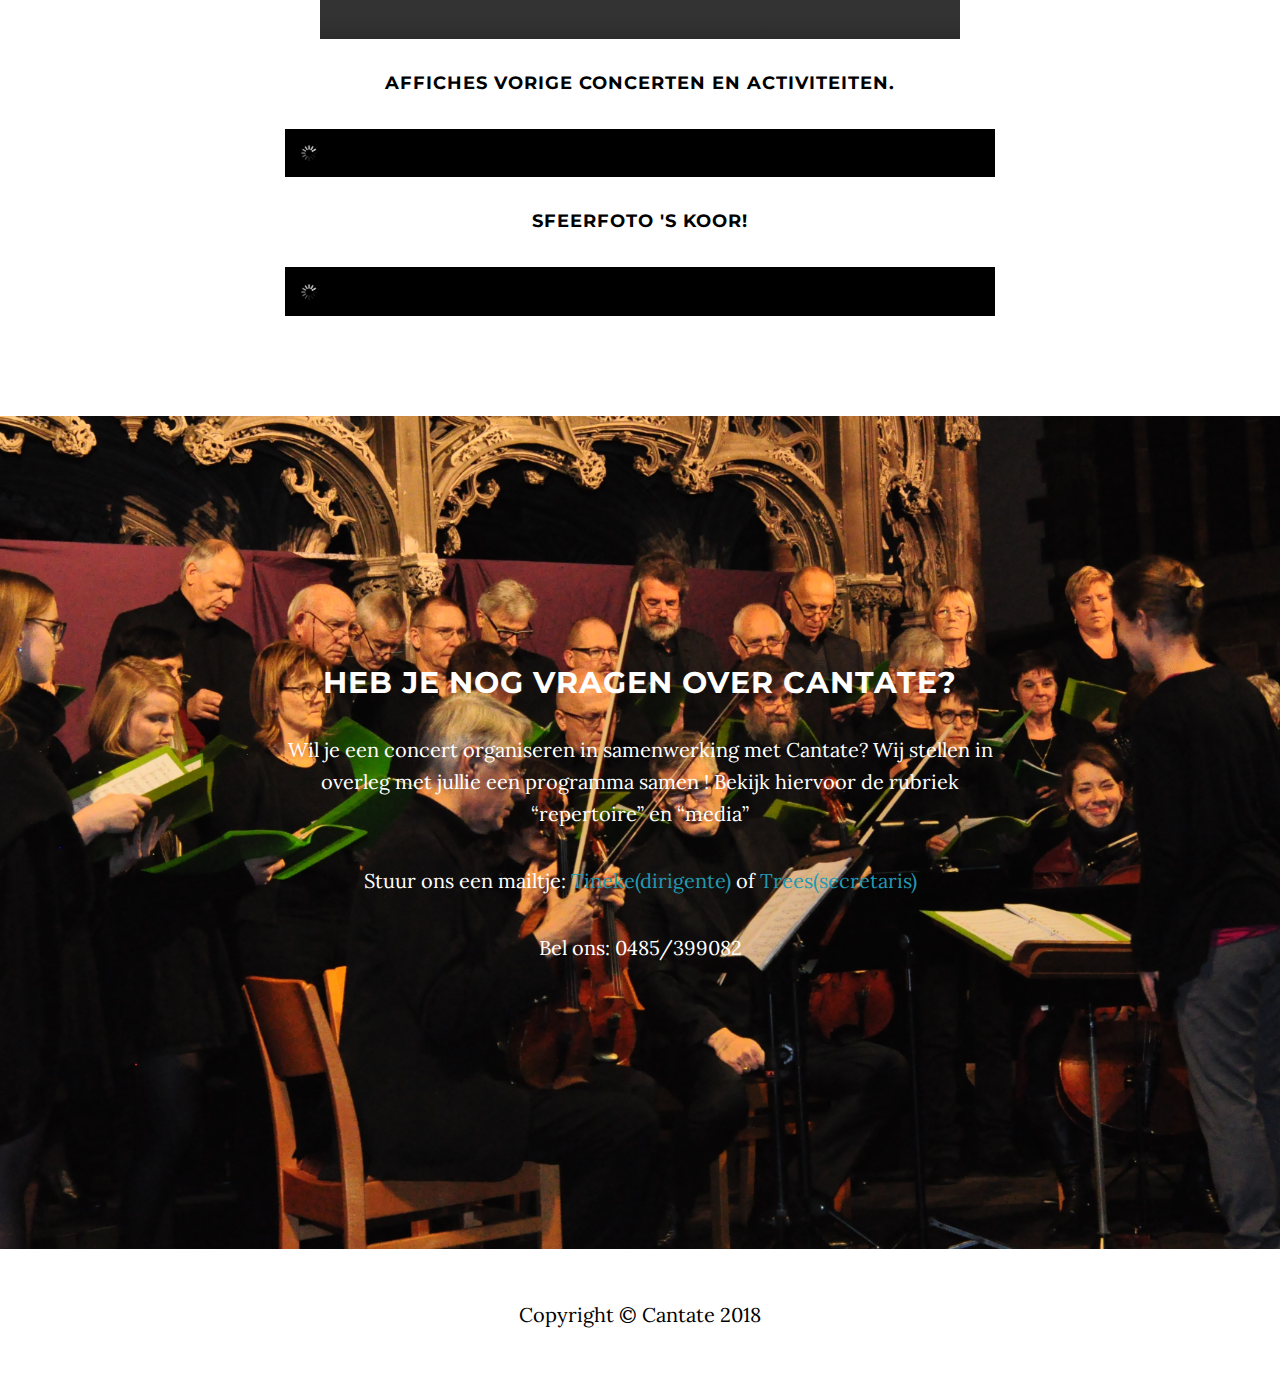
==== commit b9893287: "Add Lunalia concert" ====
--- a/index.html
+++ b/index.html
@@ -437,6 +437,7 @@
                 <tr class="success"> <td>The Armed Man(Karl Jenkins)</td> <td> Zaterdag 10 November <br> 20 uur </td> <td> Christus-Koning Kerk Aarschot  </td> </tr>
                 <tr class="success"> <td>The Armed Man(Karl Jenkins)</td> <td> Zondag 11 November <br> 16 uur </td> <td> Sint-Romboutskathedraal Mechelen </td> </tr>
                 <tr class="success"> <td>Brunch</td> <td> Zondag 17 Maart <br> 9 uur </td> <td> St-Jozef College</td> </tr>
+		<tr class="success"><td>LUNALIA Grote Parade van de Vlaamse Koormuziek</td><td>Zaterdag 11 Mei <br> 11:30 tot 19:00 uur </td> Onze-Lieve-Vrouw-over-de-Dijlekerk <td> </td></tr>
                 <tr class="success"> <td>Aarschot Volkoren!</td> <td> Zaterdat 4 mei  <br>  </td> <td> Aarschot</td> </tr>
                 </table>
             </div>
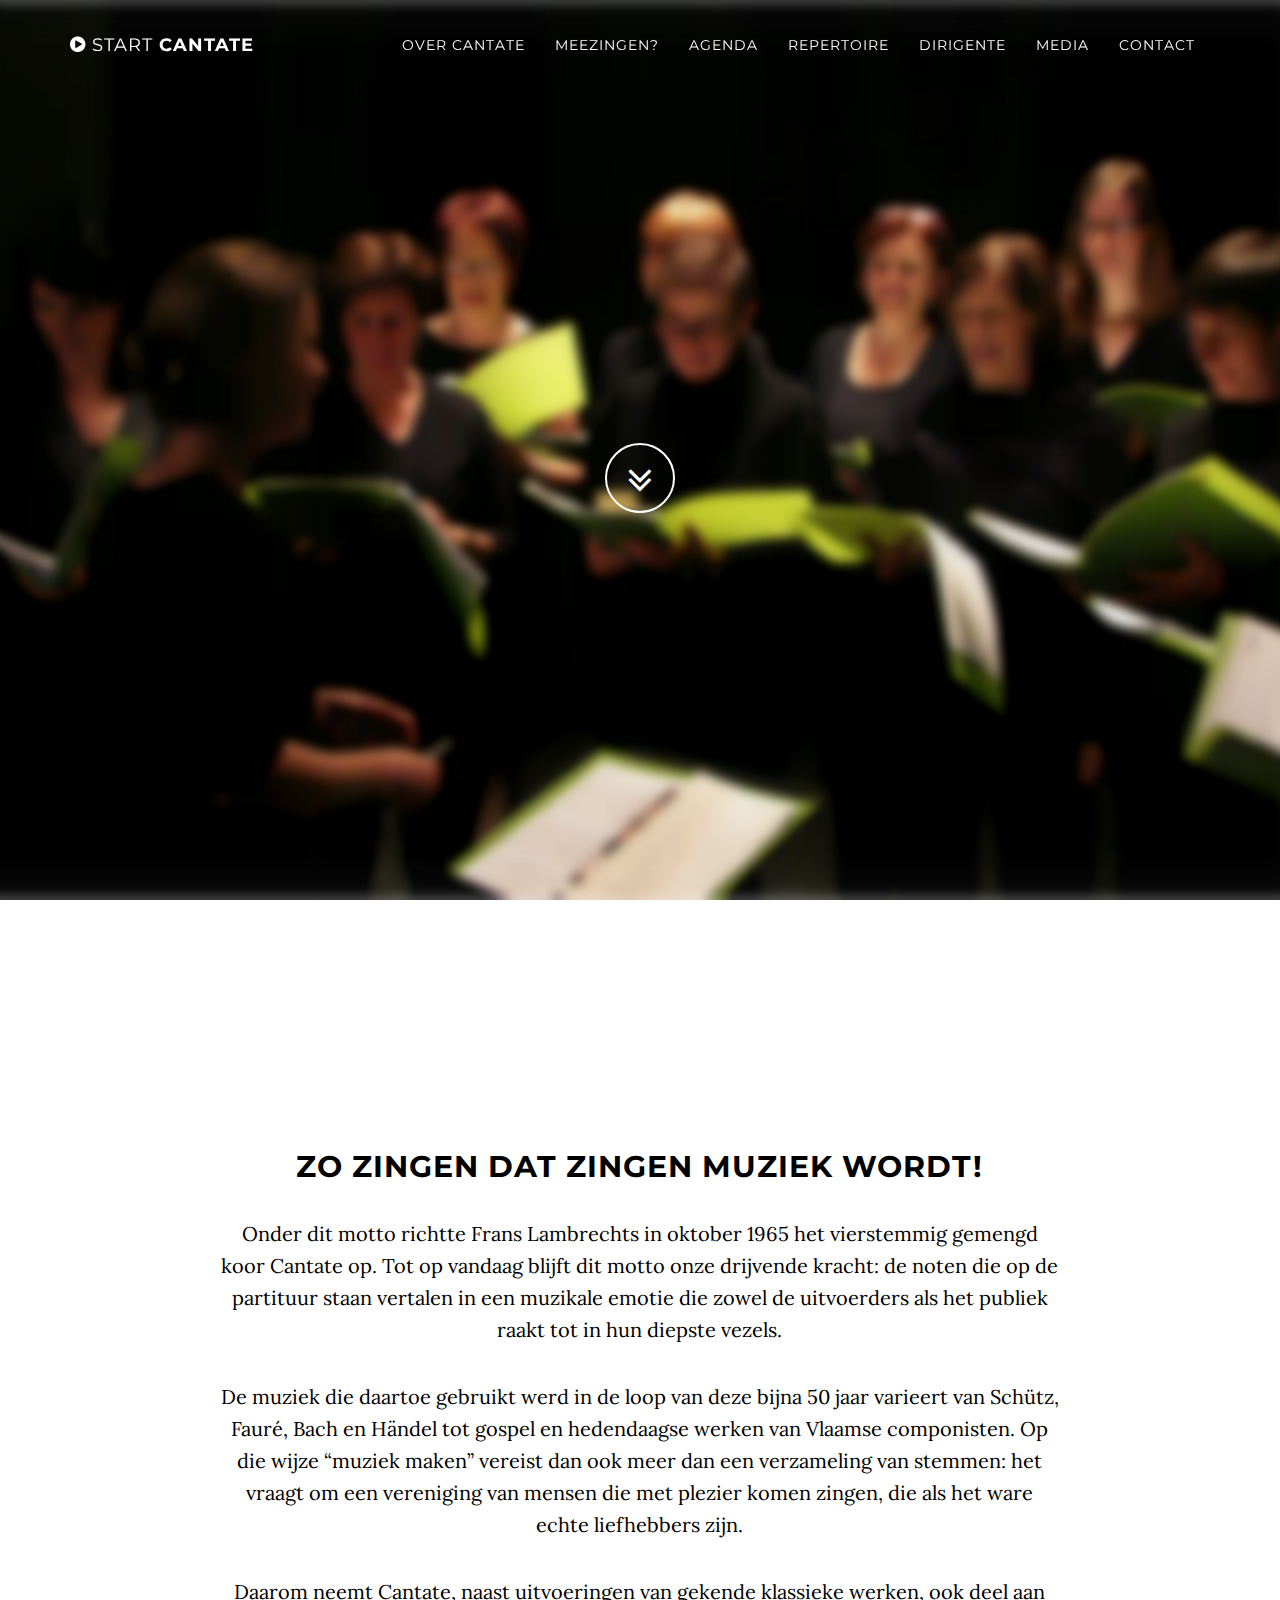
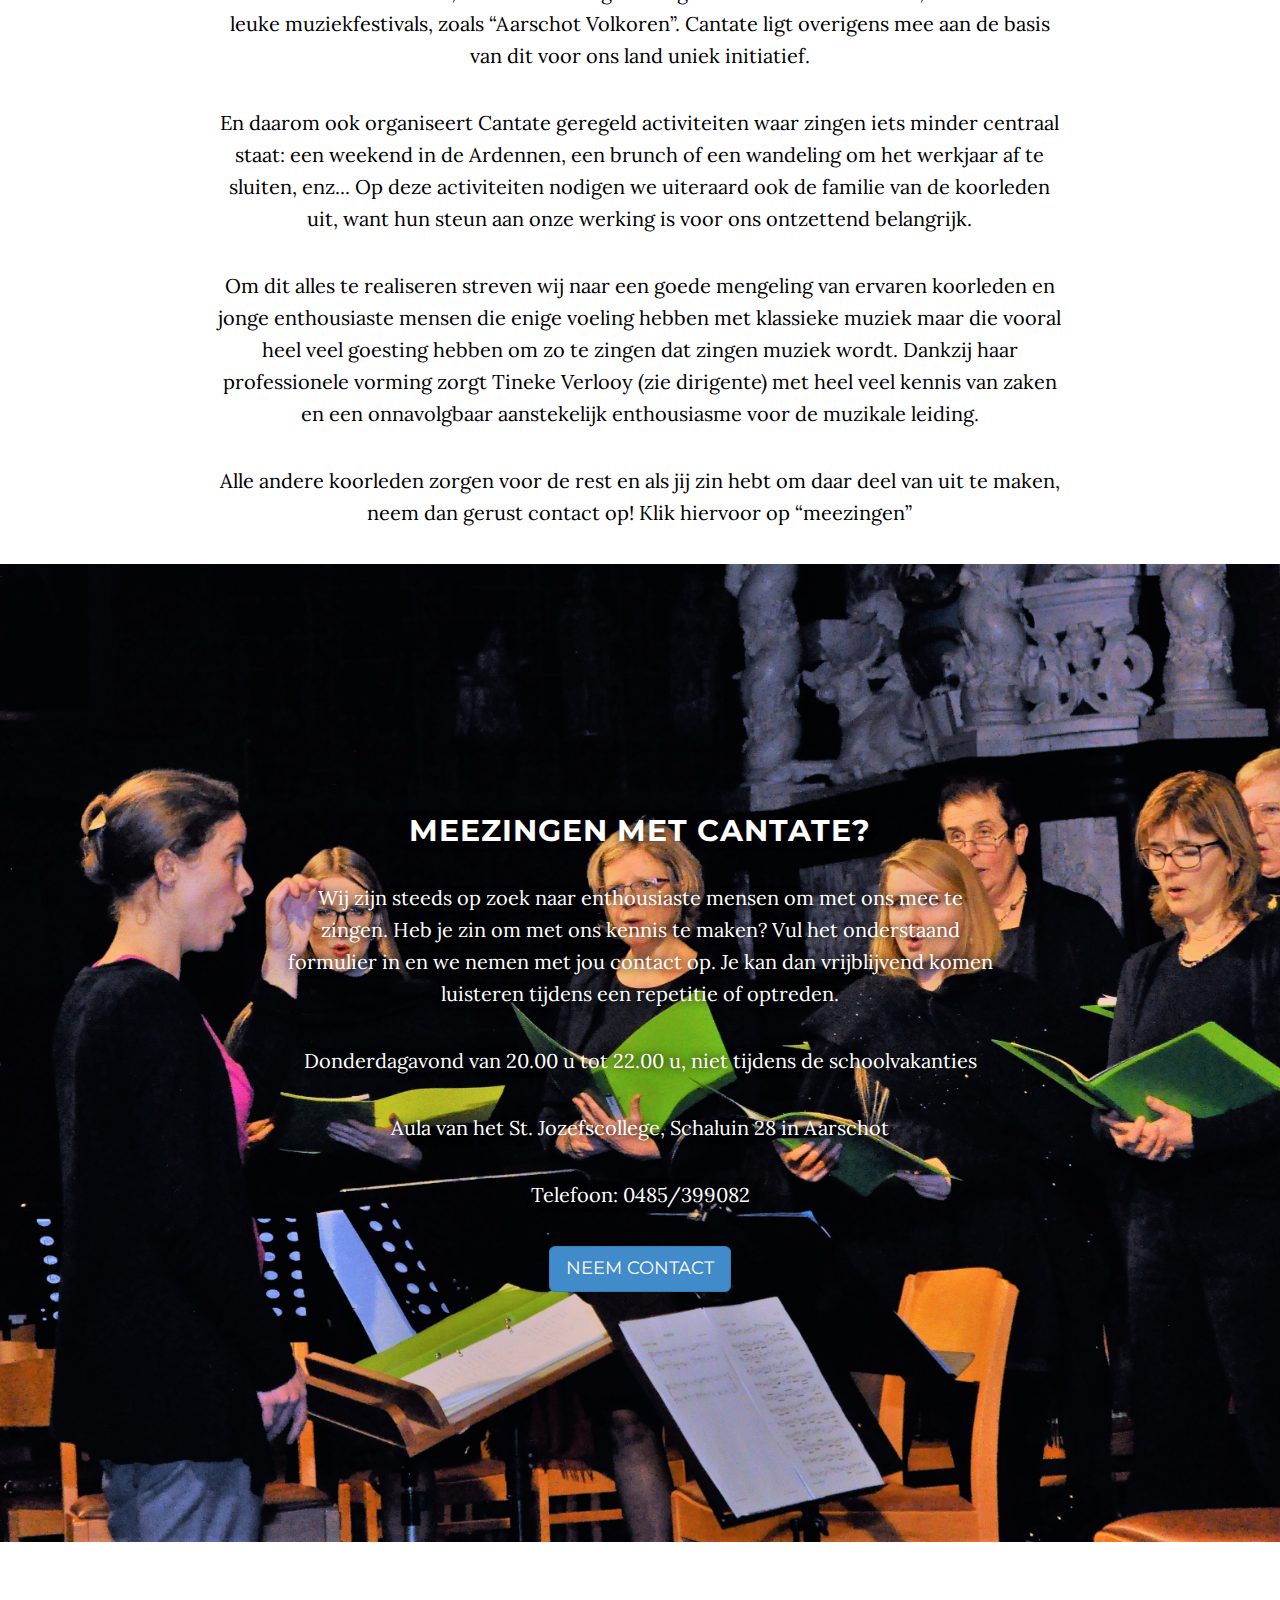
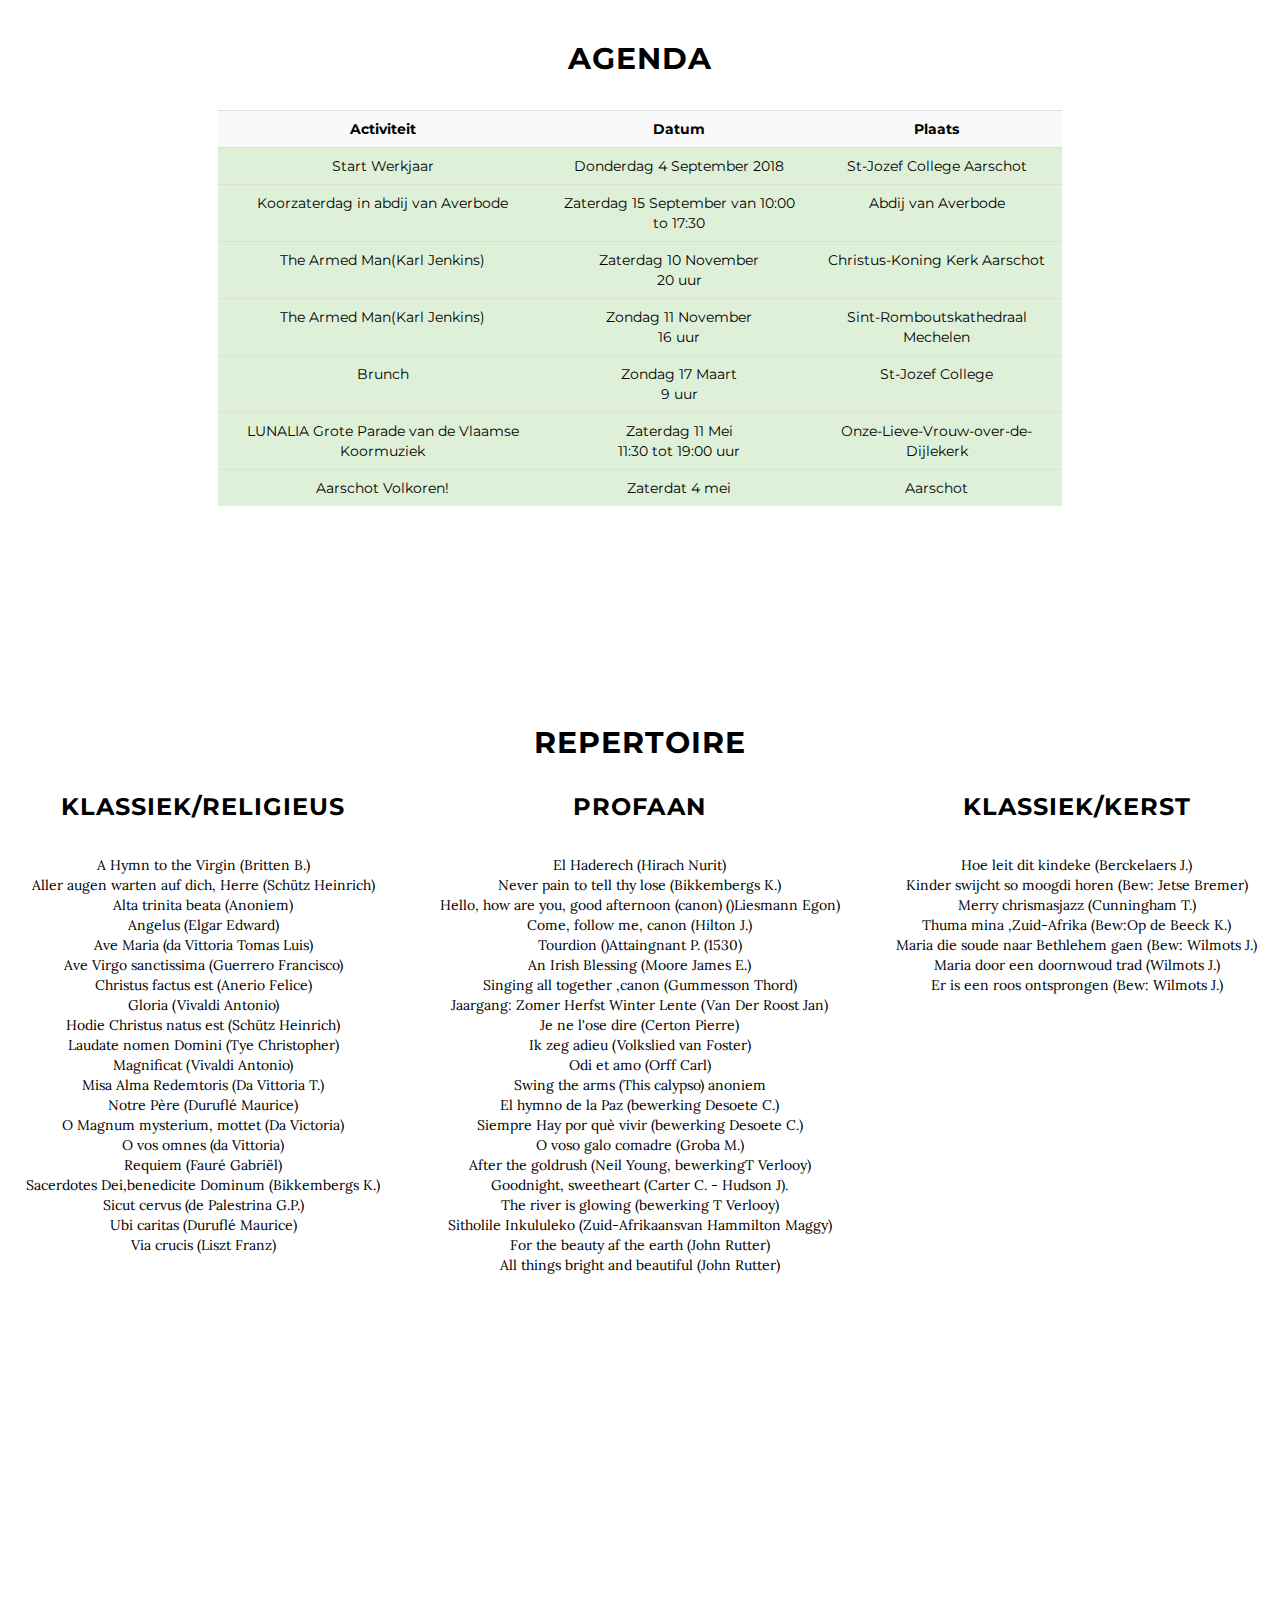
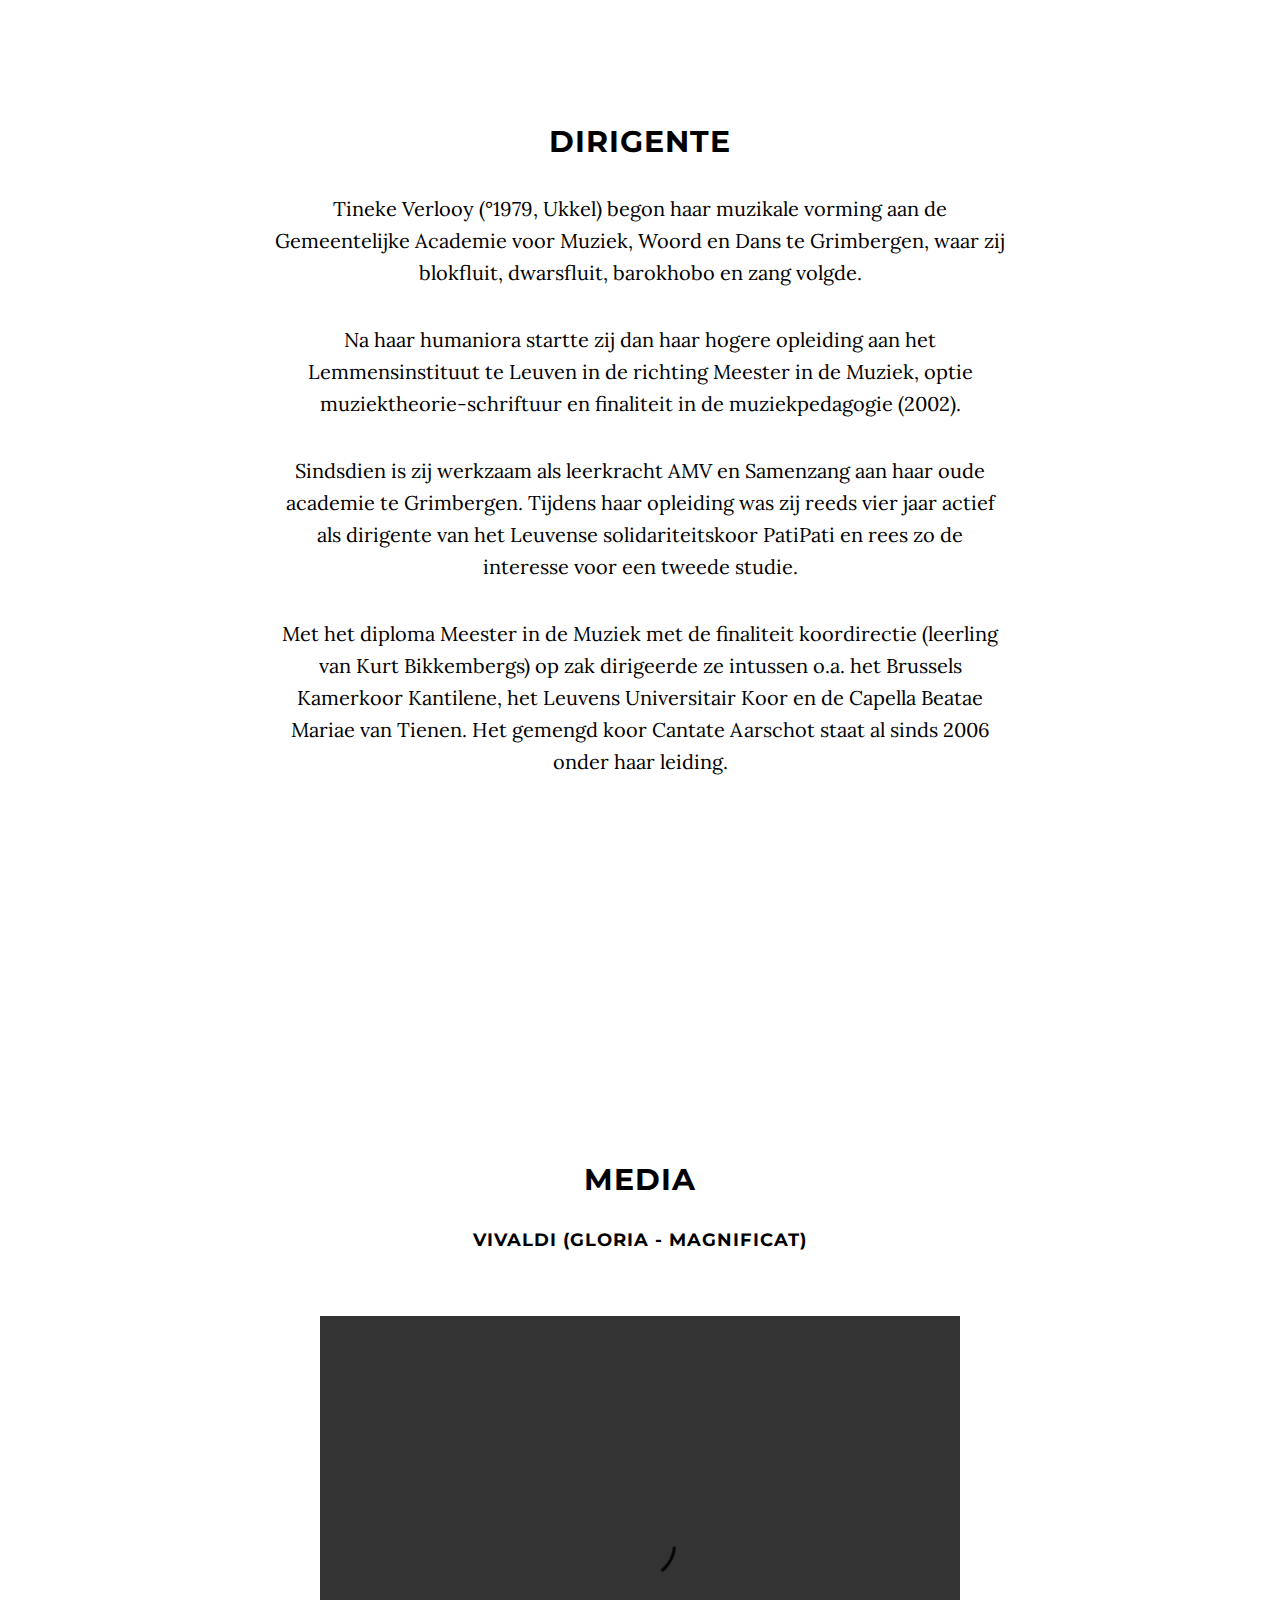
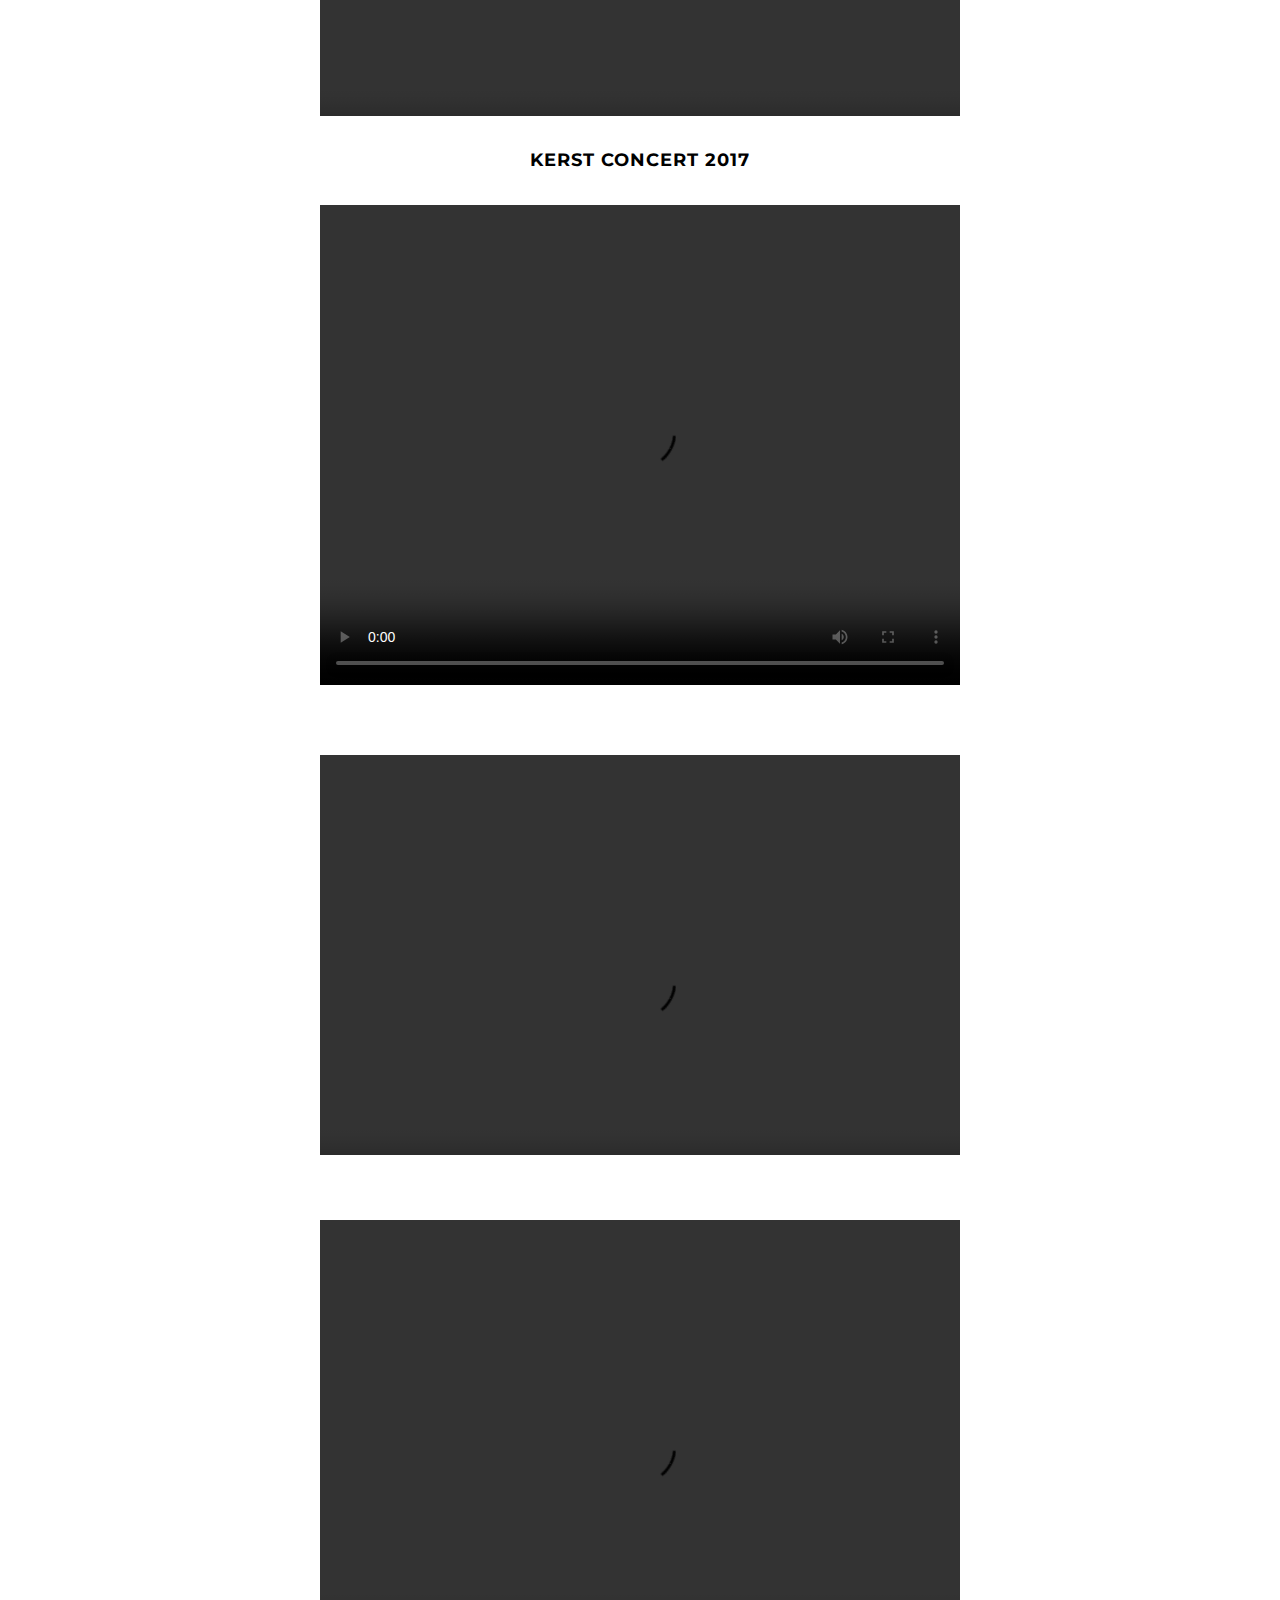
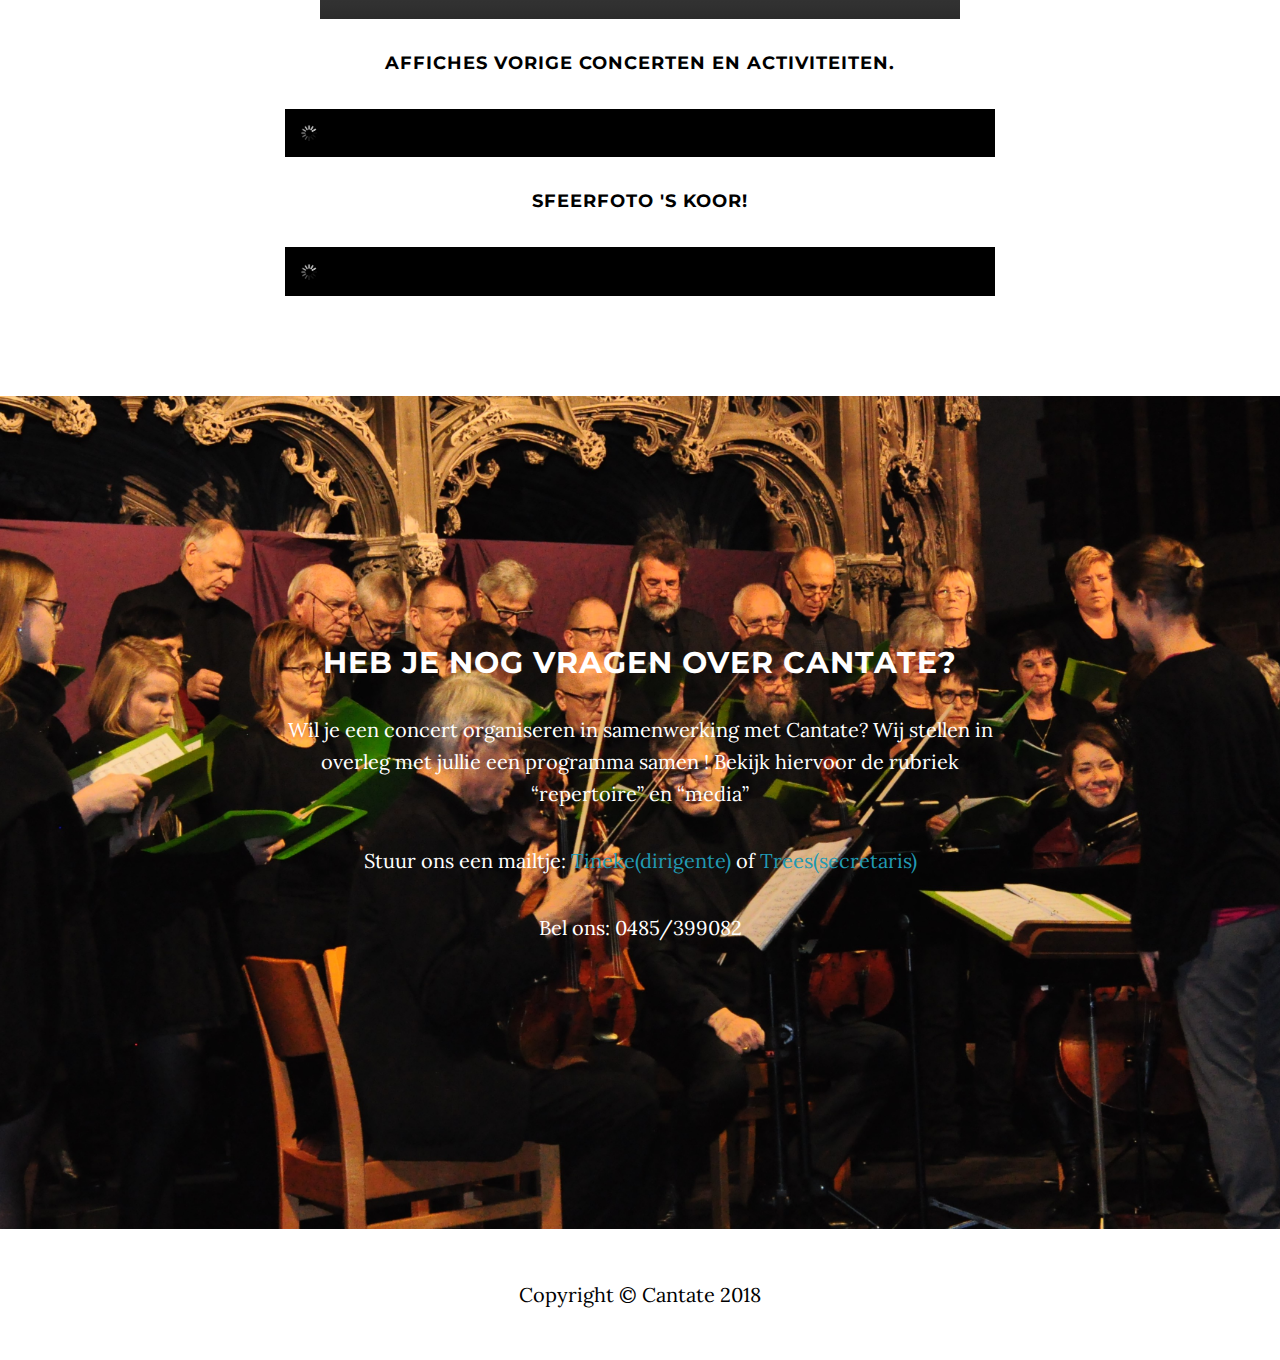
==== commit 2f3cf9fe: "fix error in table" ====
--- a/index.html
+++ b/index.html
@@ -437,7 +437,7 @@
                 <tr class="success"> <td>The Armed Man(Karl Jenkins)</td> <td> Zaterdag 10 November <br> 20 uur </td> <td> Christus-Koning Kerk Aarschot  </td> </tr>
                 <tr class="success"> <td>The Armed Man(Karl Jenkins)</td> <td> Zondag 11 November <br> 16 uur </td> <td> Sint-Romboutskathedraal Mechelen </td> </tr>
                 <tr class="success"> <td>Brunch</td> <td> Zondag 17 Maart <br> 9 uur </td> <td> St-Jozef College</td> </tr>
-		<tr class="success"><td>LUNALIA Grote Parade van de Vlaamse Koormuziek</td><td>Zaterdag 11 Mei <br> 11:30 tot 19:00 uur </td> Onze-Lieve-Vrouw-over-de-Dijlekerk <td> </td></tr>
+		<tr class="success"><td>LUNALIA Grote Parade van de Vlaamse Koormuziek</td><td>Zaterdag 11 Mei <br> 11:30 tot 19:00 uur </td> <td>Onze-Lieve-Vrouw-over-de-Dijlekerk  </td></tr>
                 <tr class="success"> <td>Aarschot Volkoren!</td> <td> Zaterdat 4 mei  <br>  </td> <td> Aarschot</td> </tr>
                 </table>
             </div>
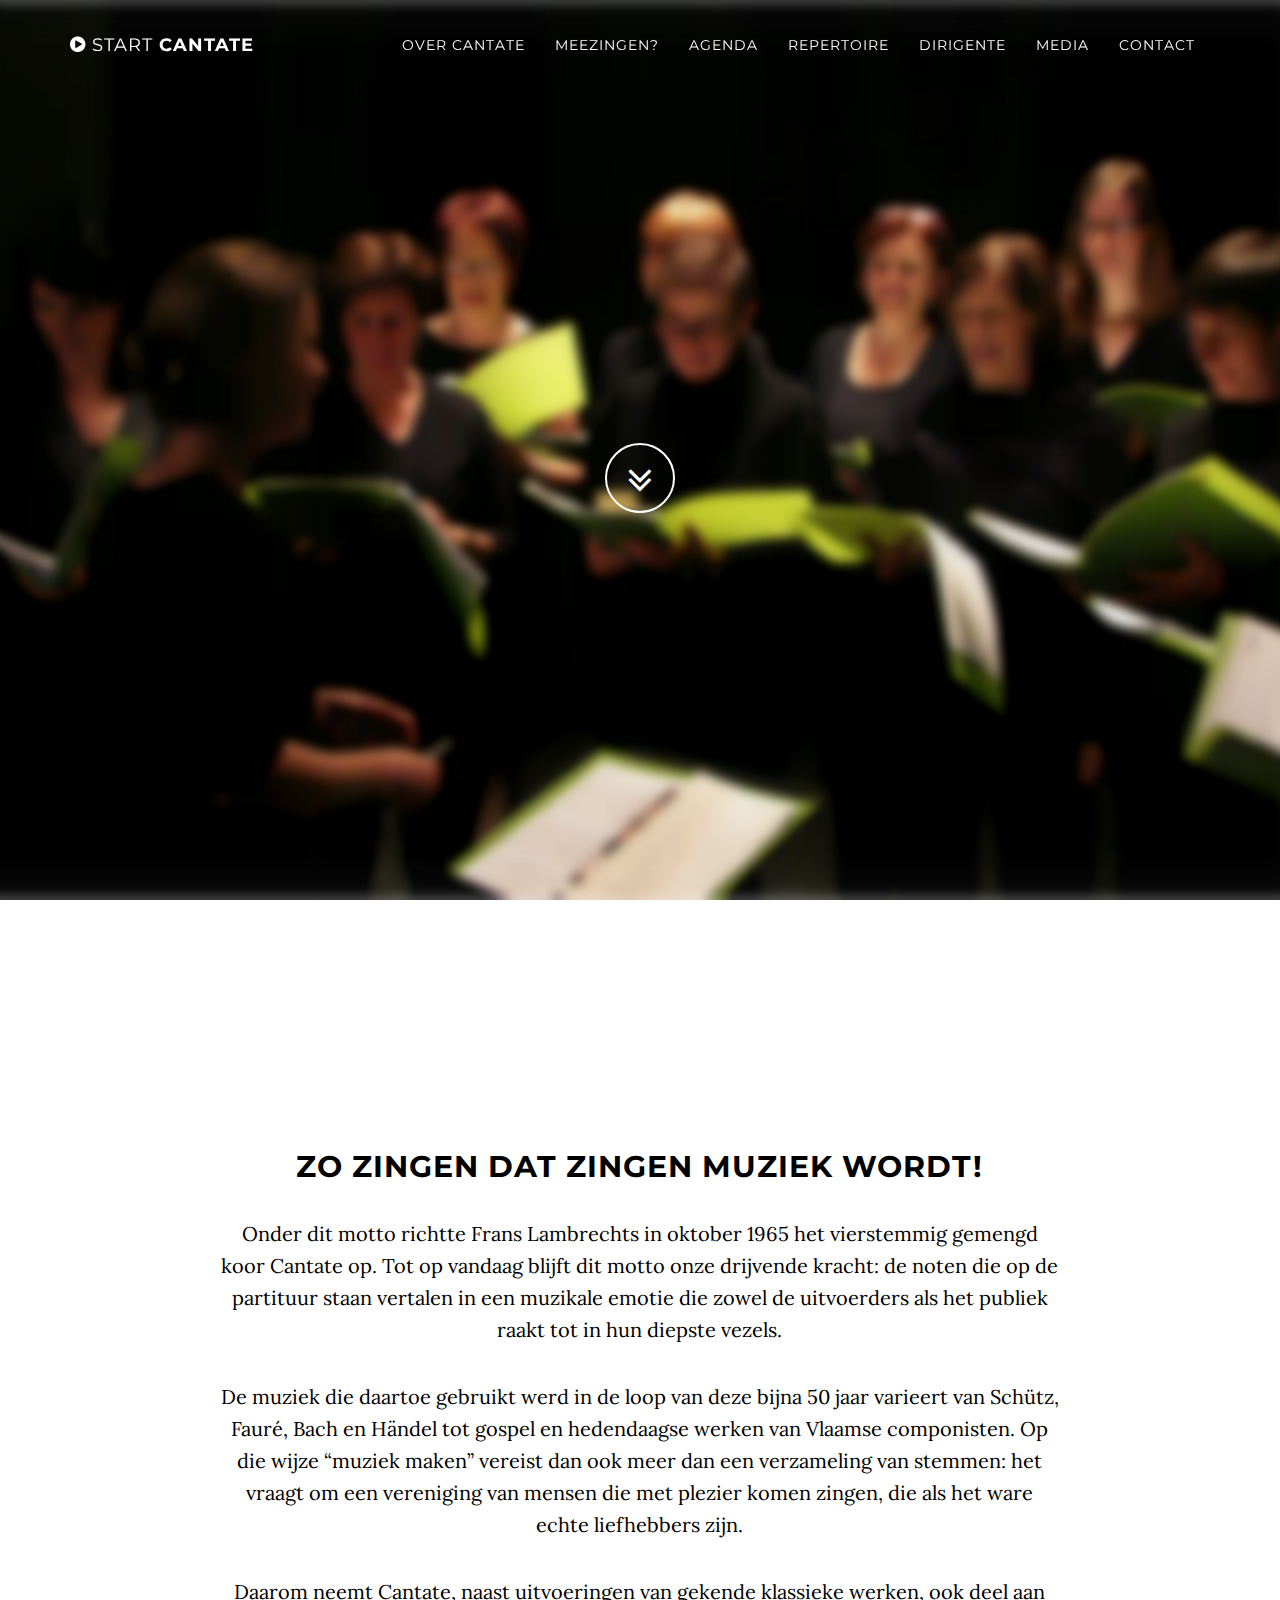
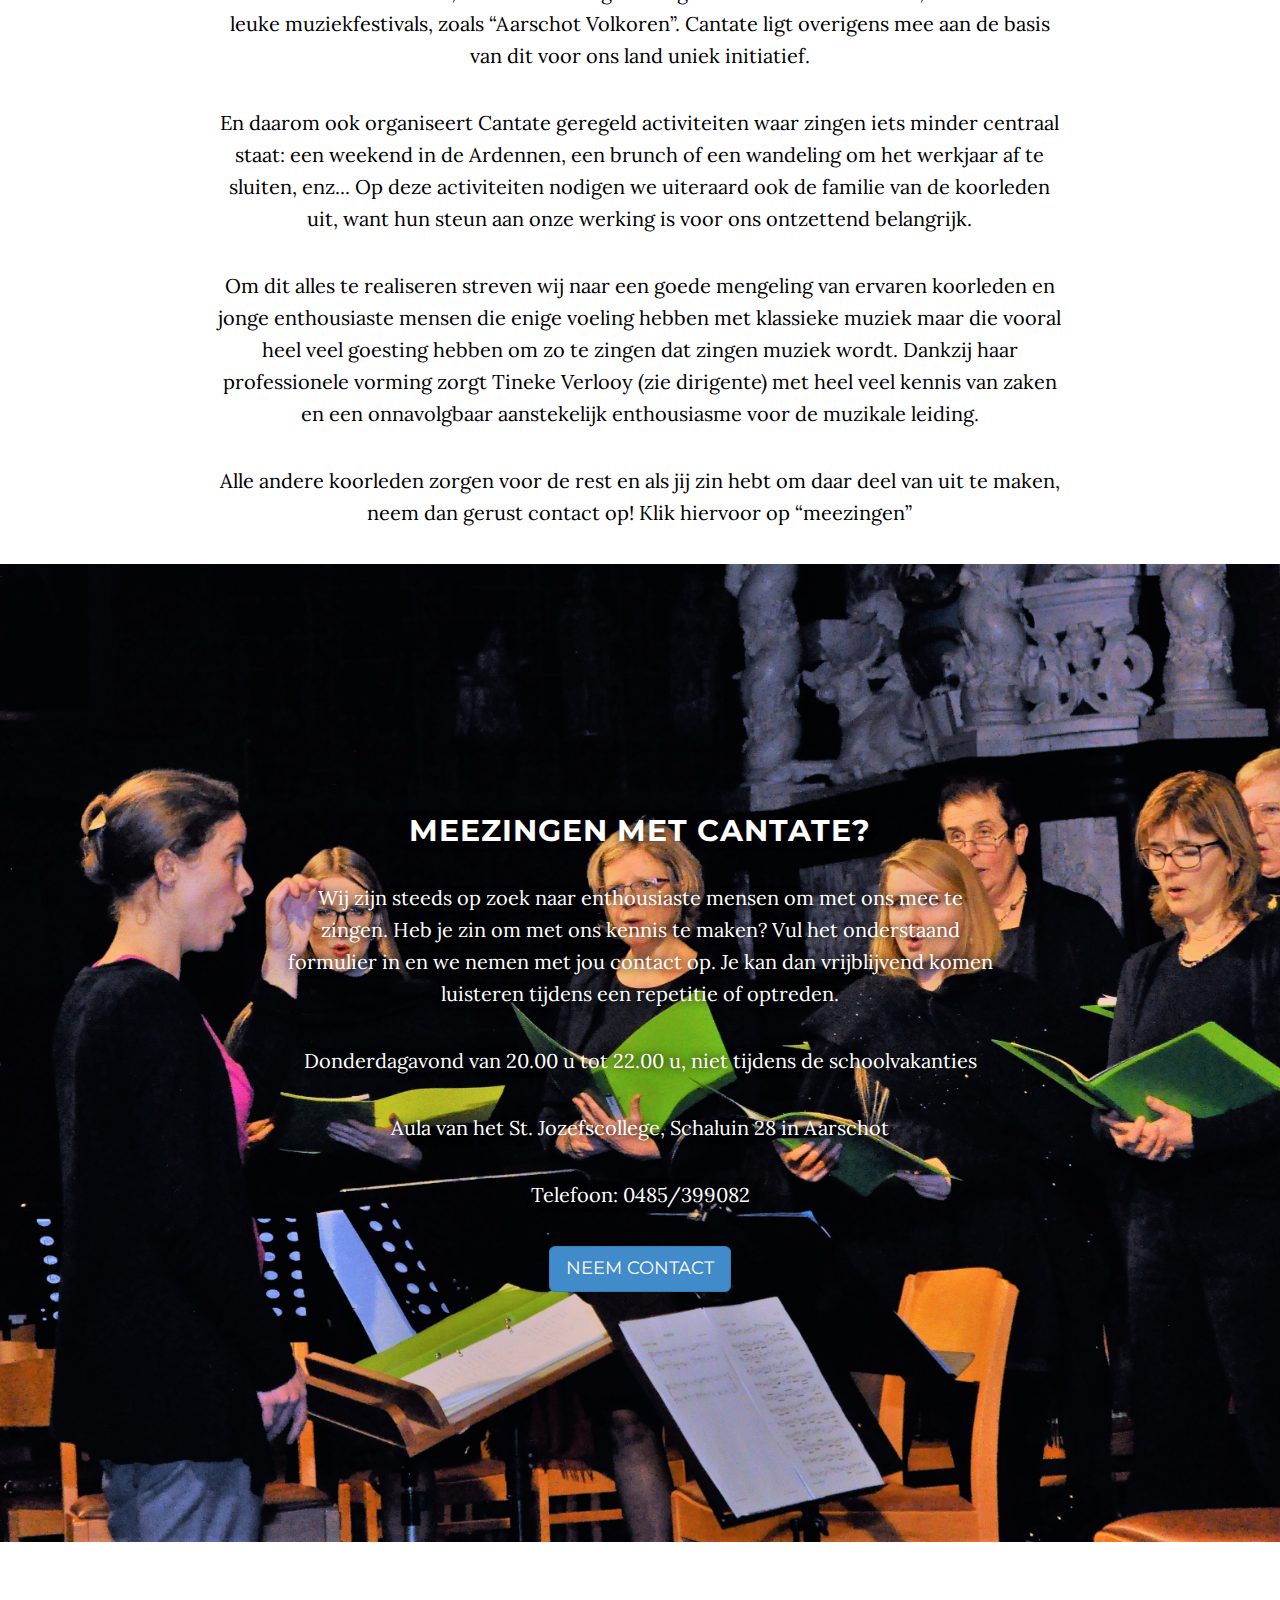
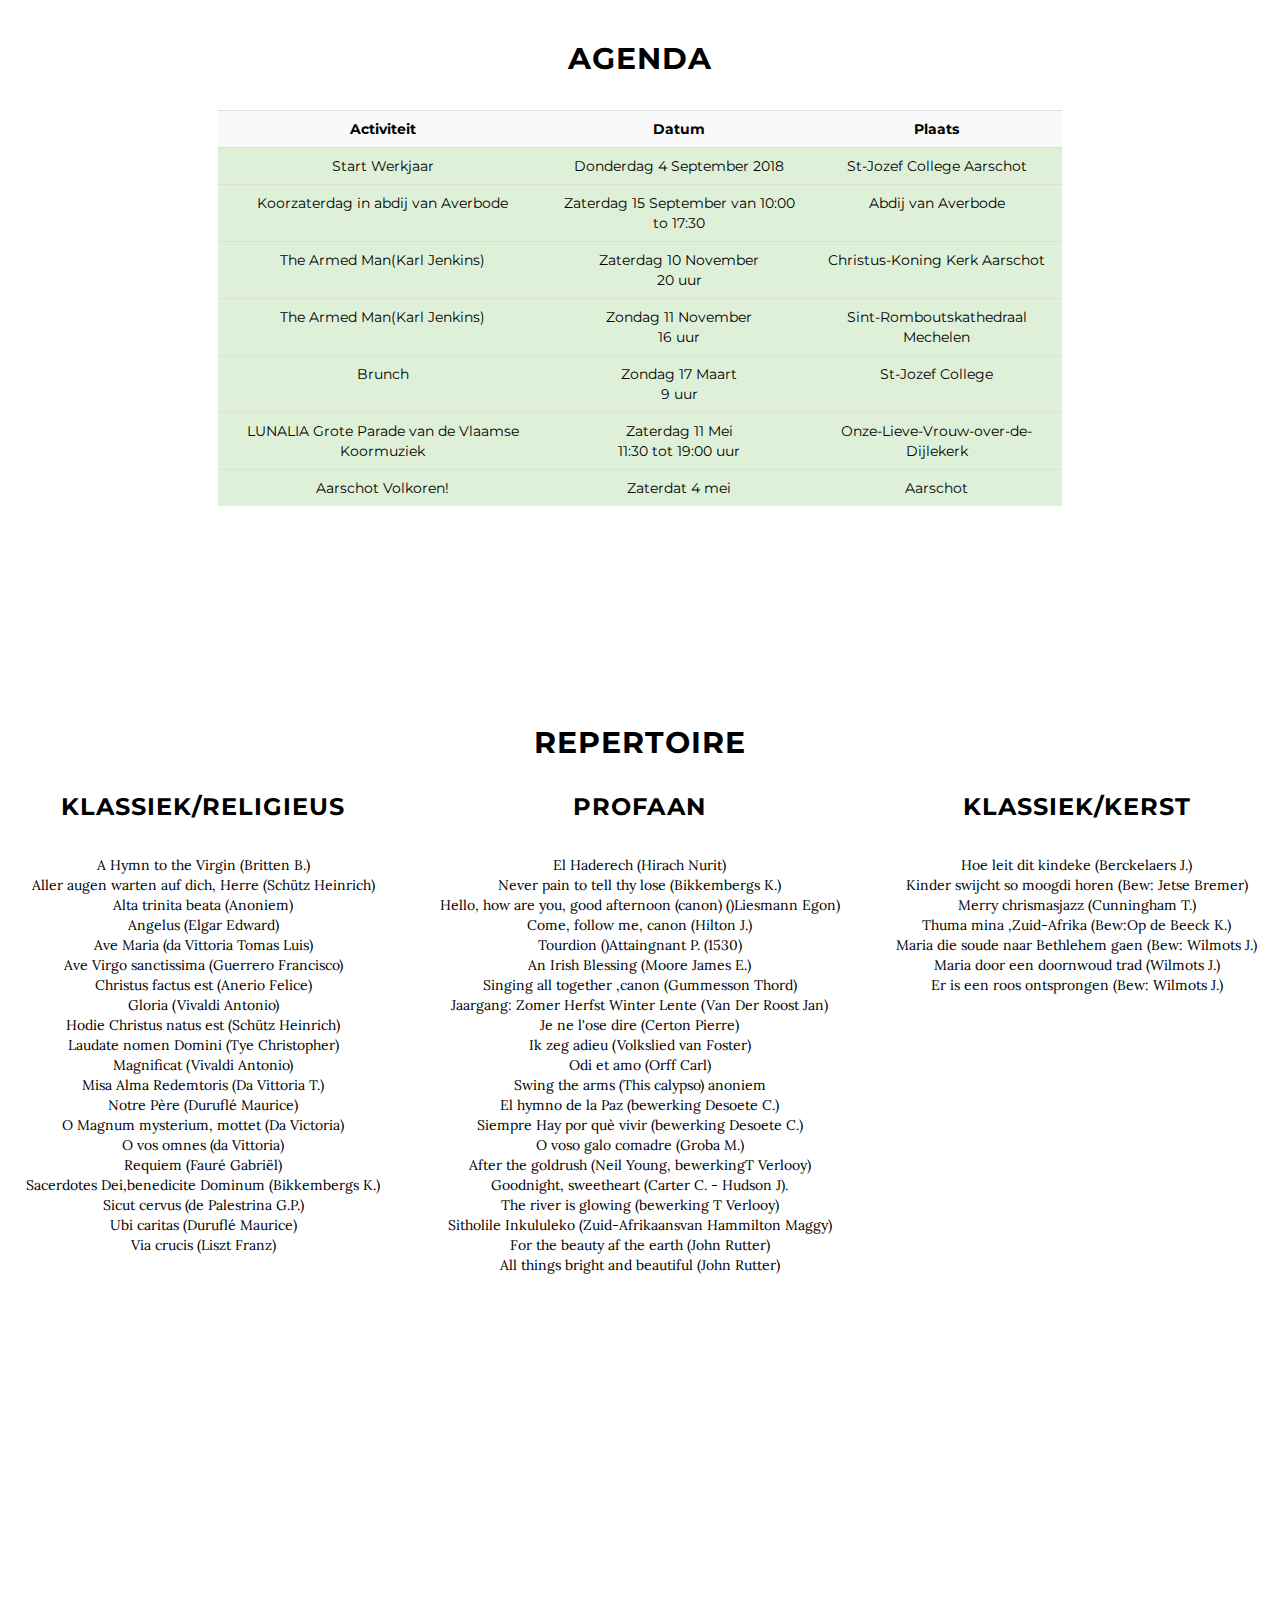
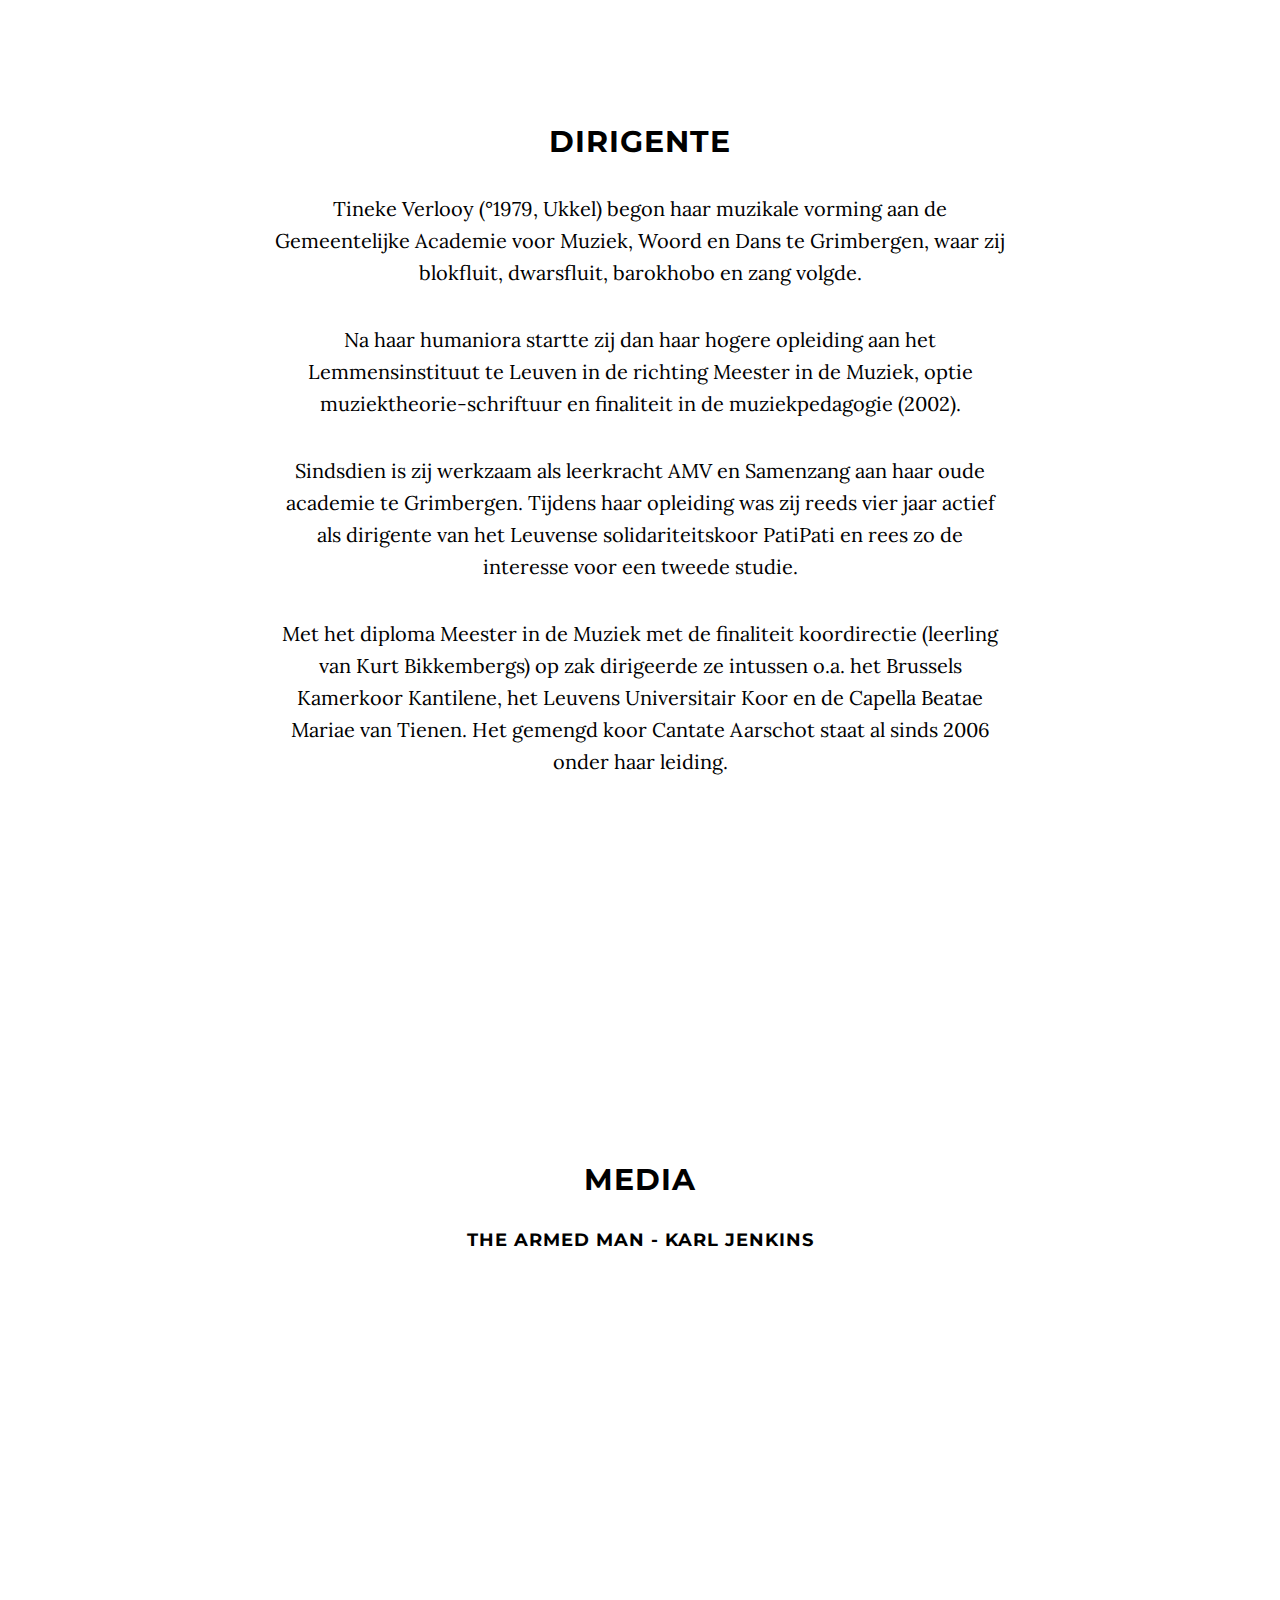
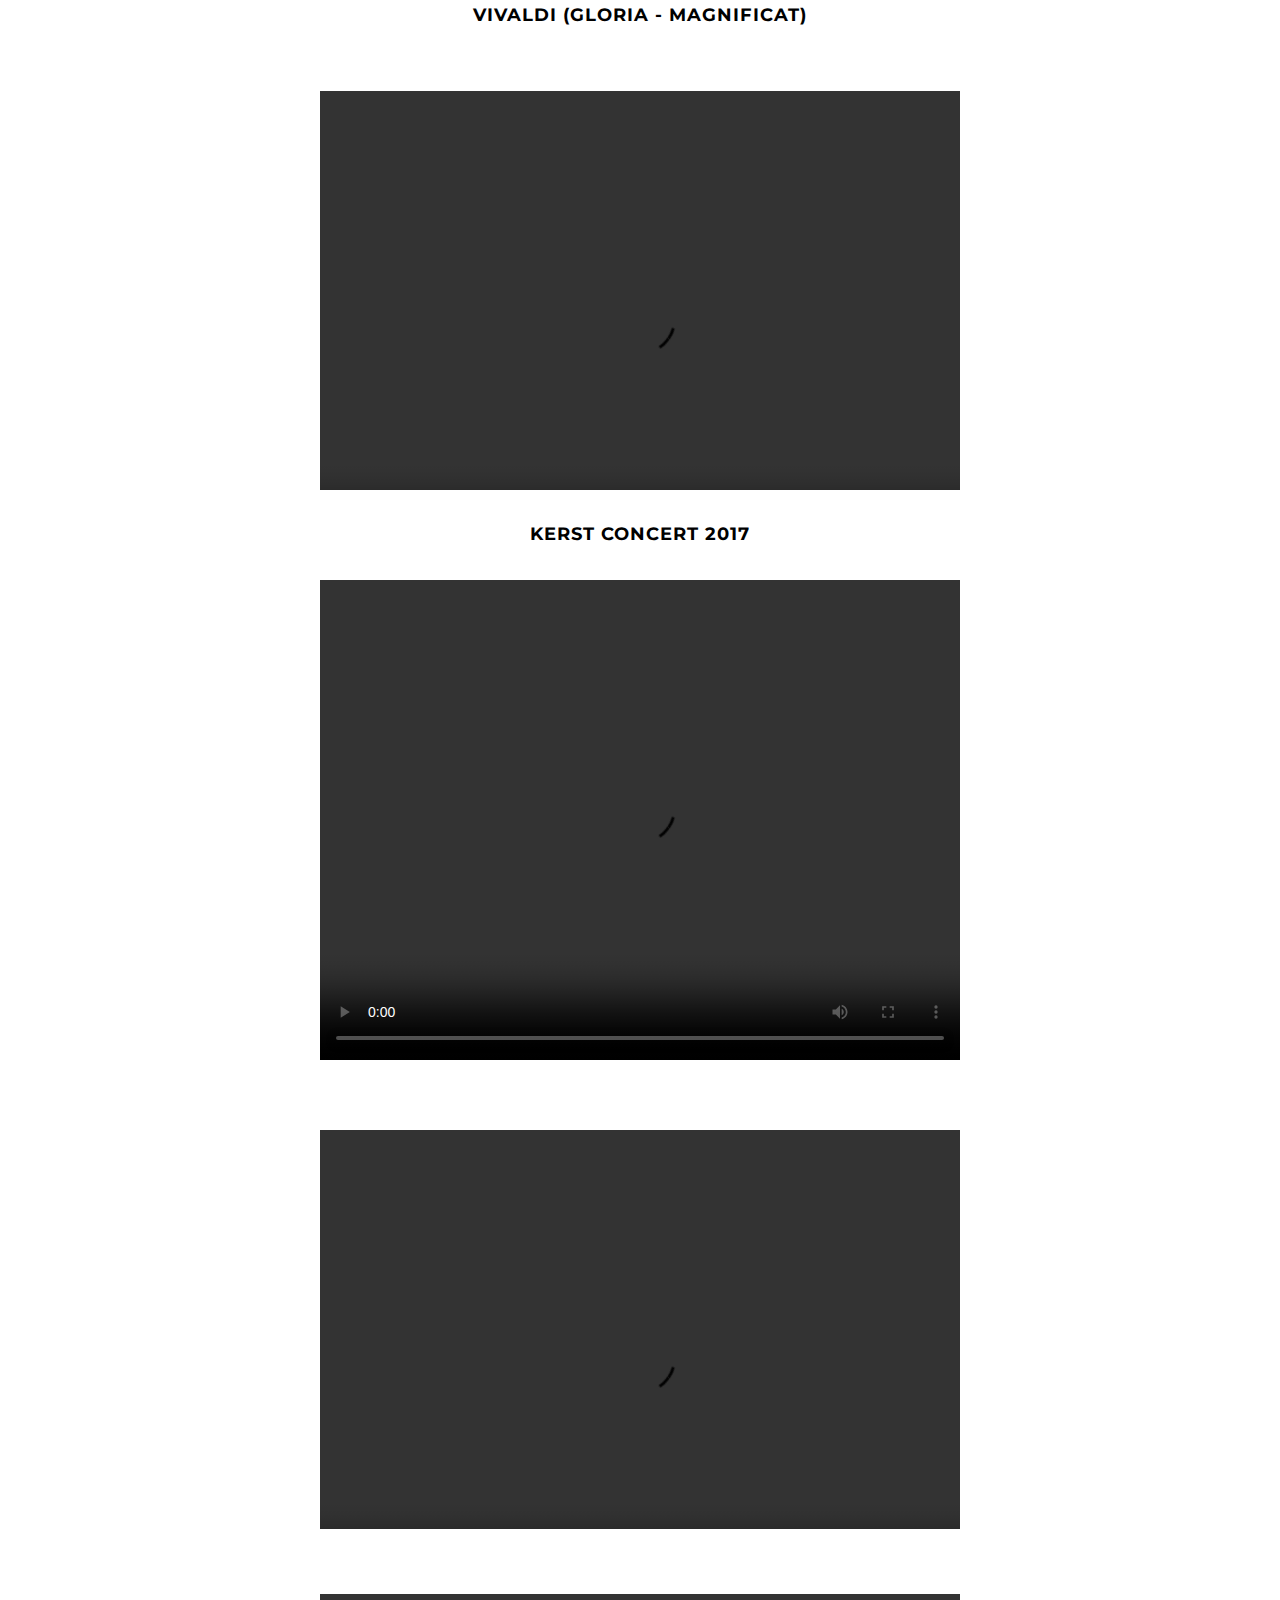
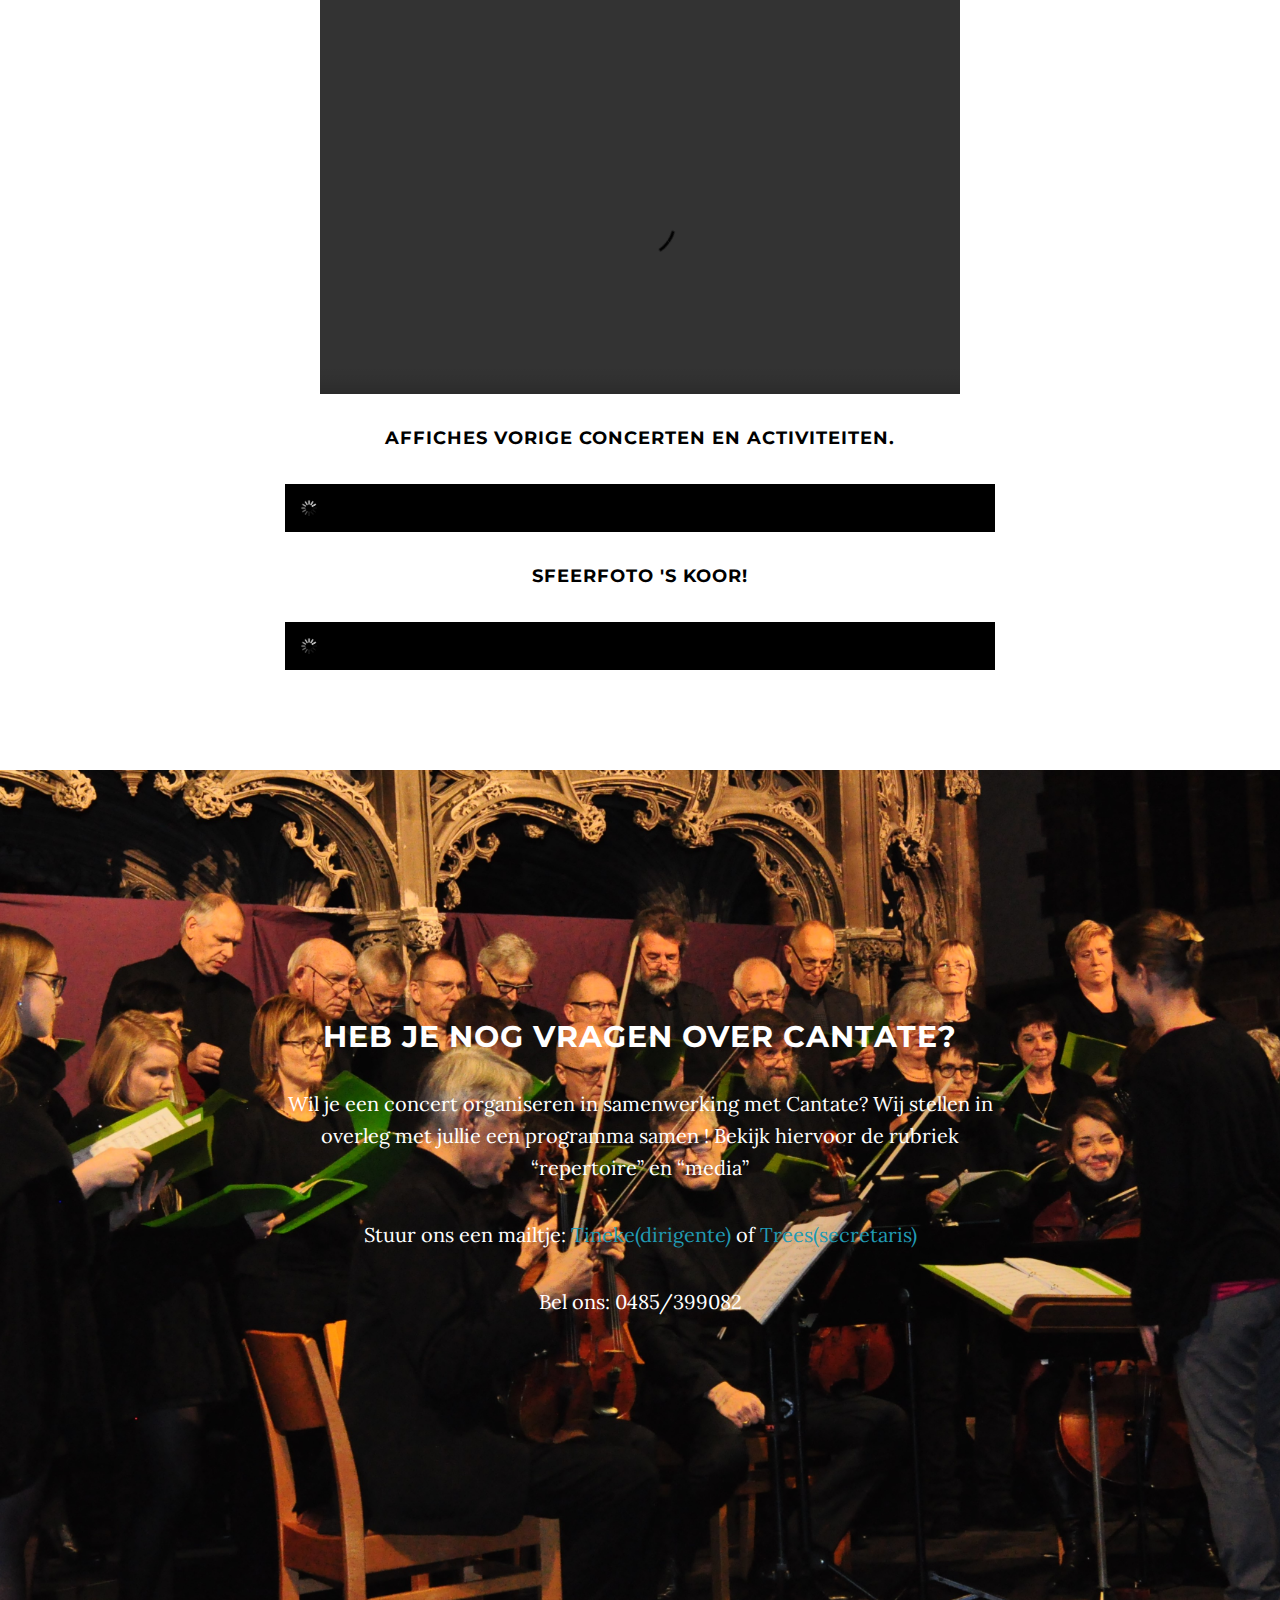
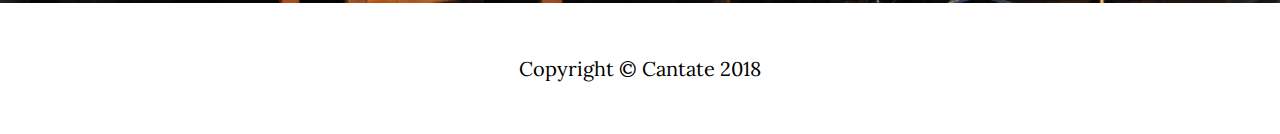
==== commit 0e326a0b: "Add the armed man as video on the website" ====
--- a/index.html
+++ b/index.html
@@ -536,6 +536,8 @@
                 <div class="col-lg-8 col-lg-offset-2">
                     <h2 class=media>Media</h2>
 
+		    <h4> The armed man - Karl Jenkins</h4>
+                       <iframe width="560" height="315" src="https://www.youtube.com/embed/videoseries?list=PLMSCUUpqIh_kJKJT7GtmHTcXXOfF06oYE" frameborder="0" allow="autoplay; encrypted-media" allowfullscreen></iframe>
                     <h4> Vivaldi (Gloria - Magnificat)
                       <p></p>
                        <div class="video-container">
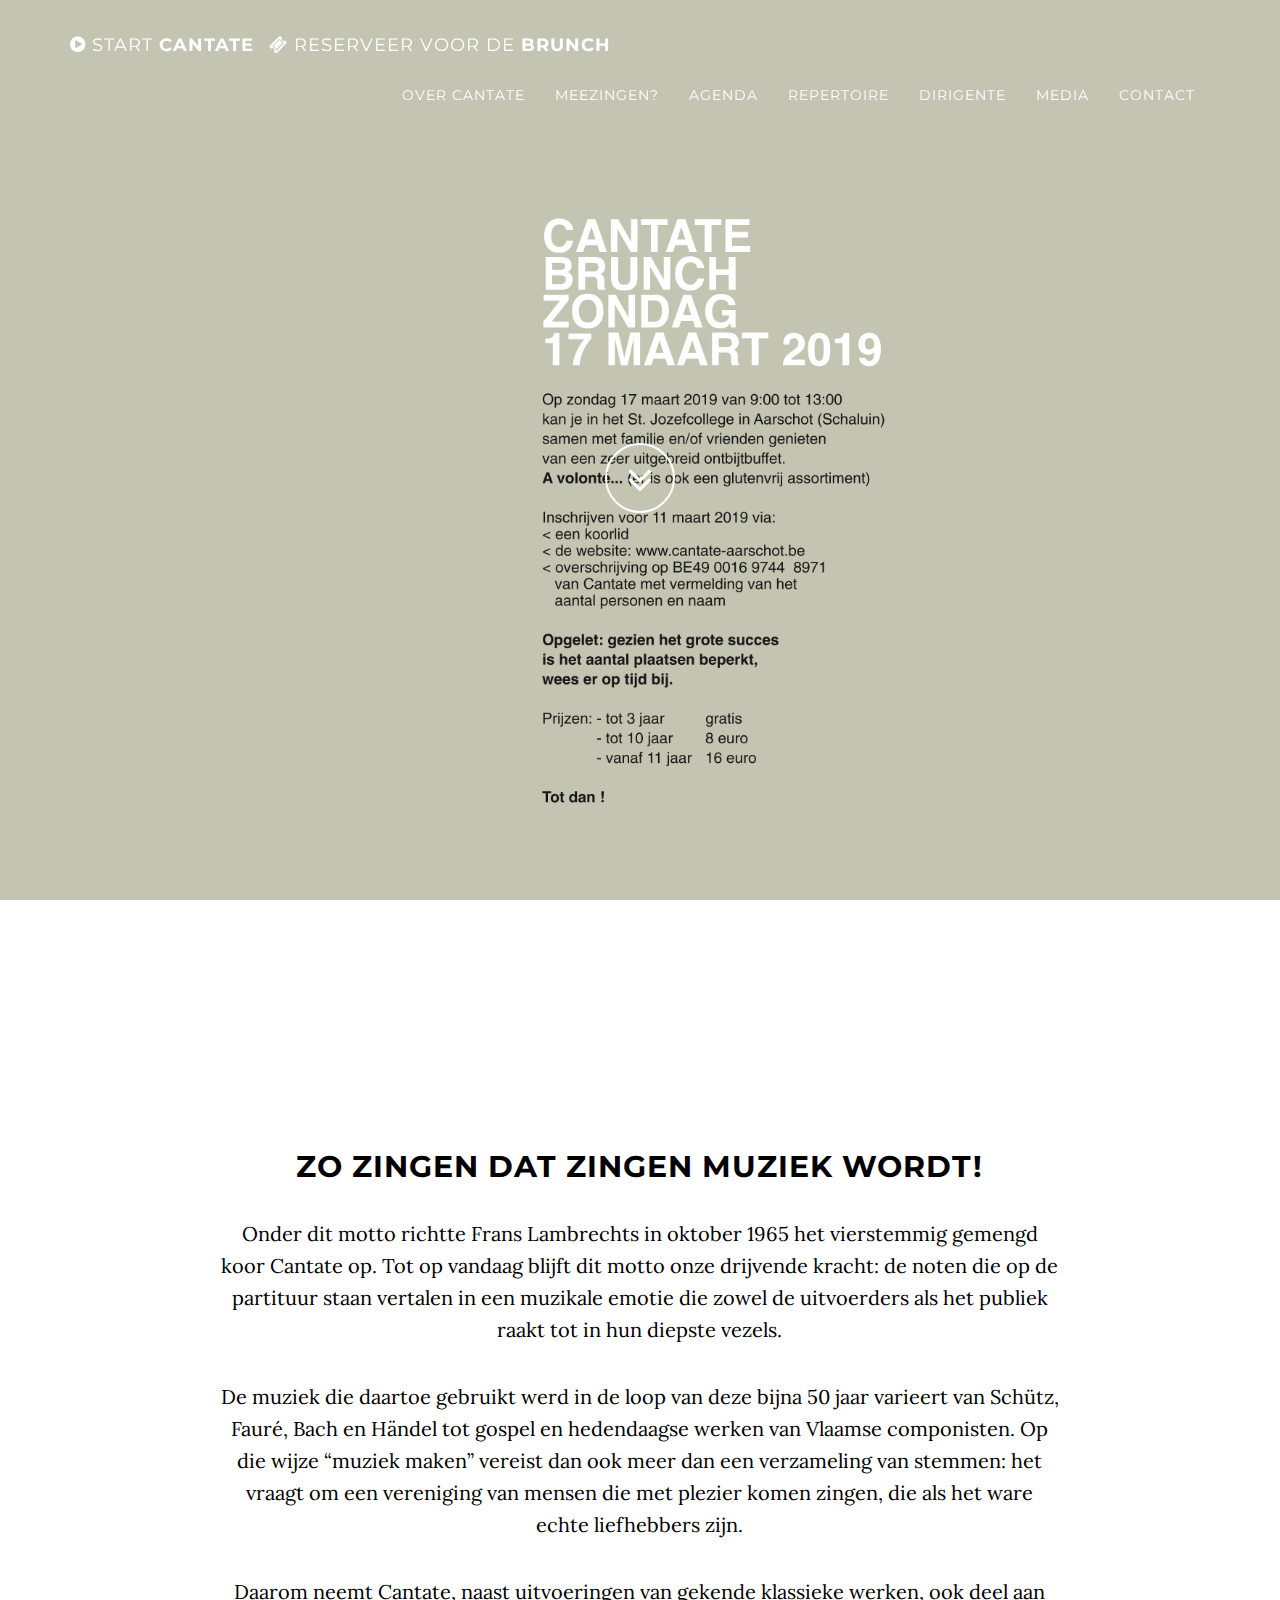
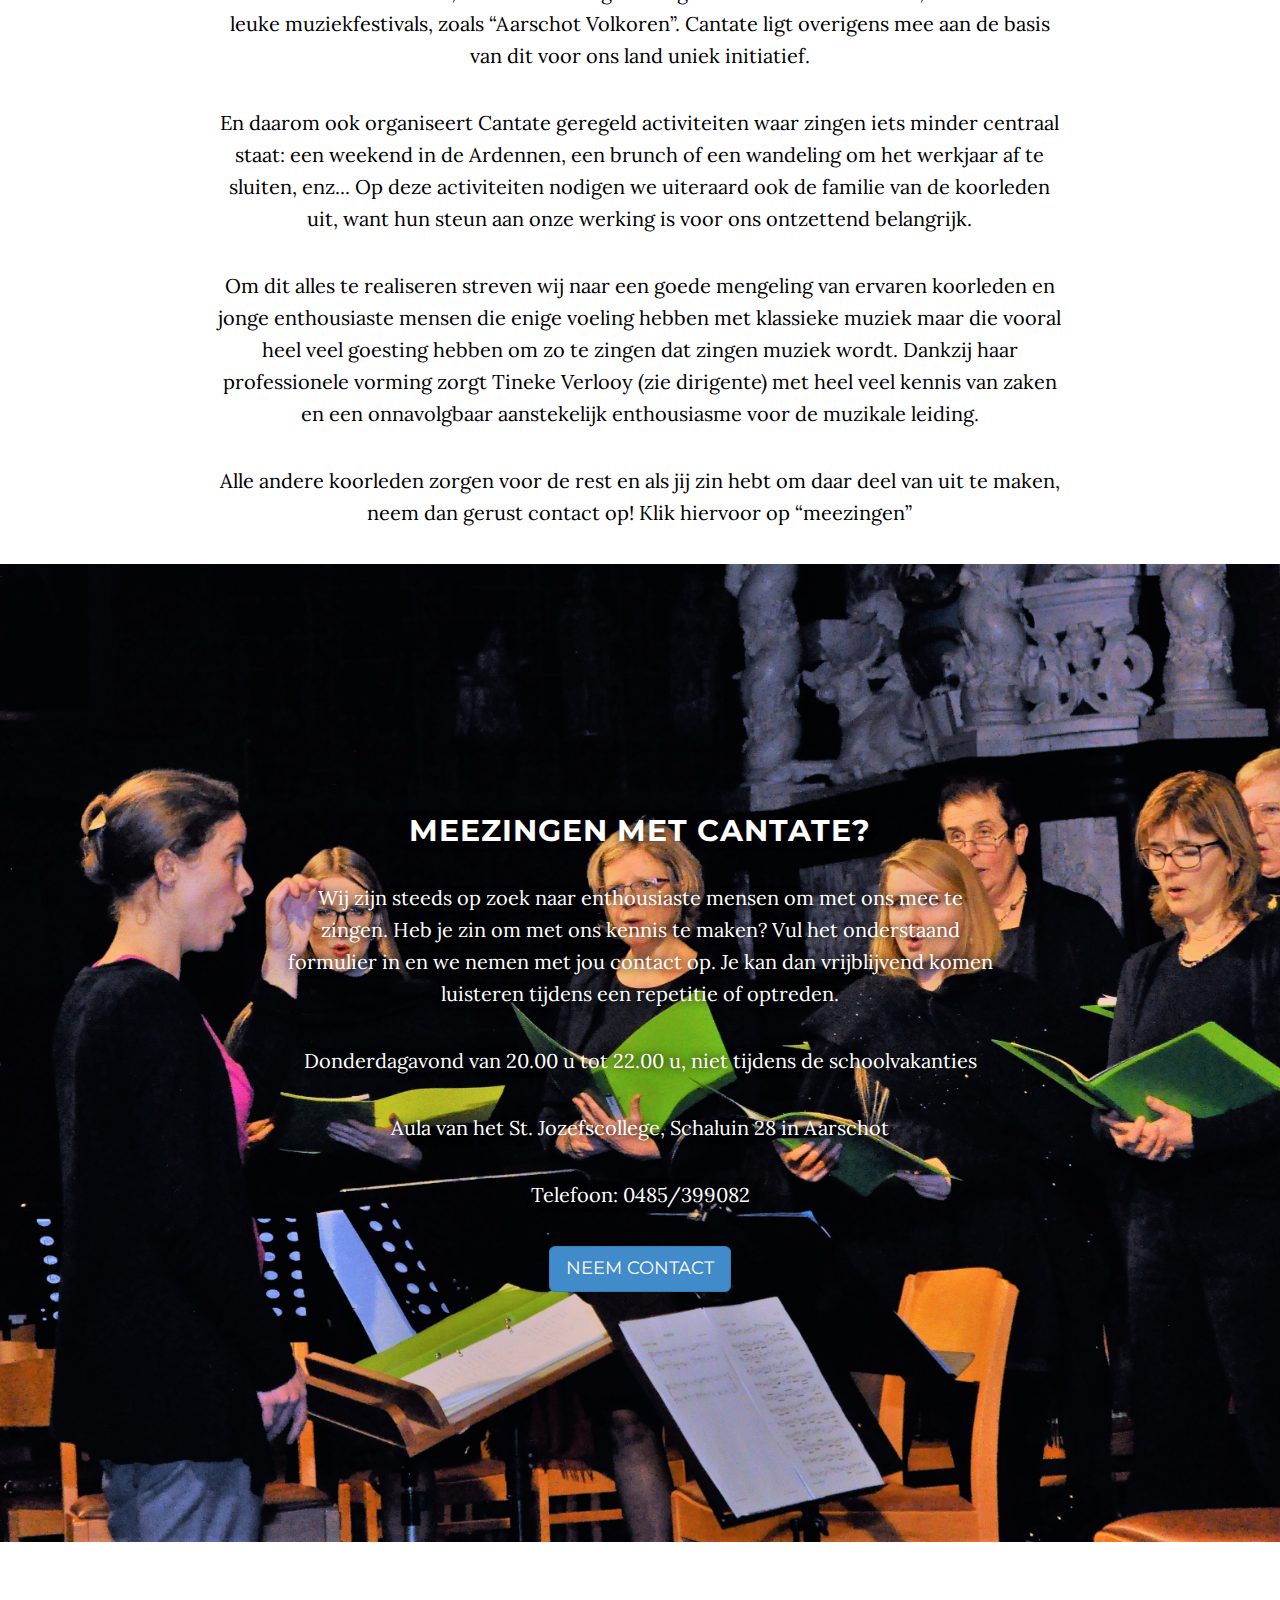
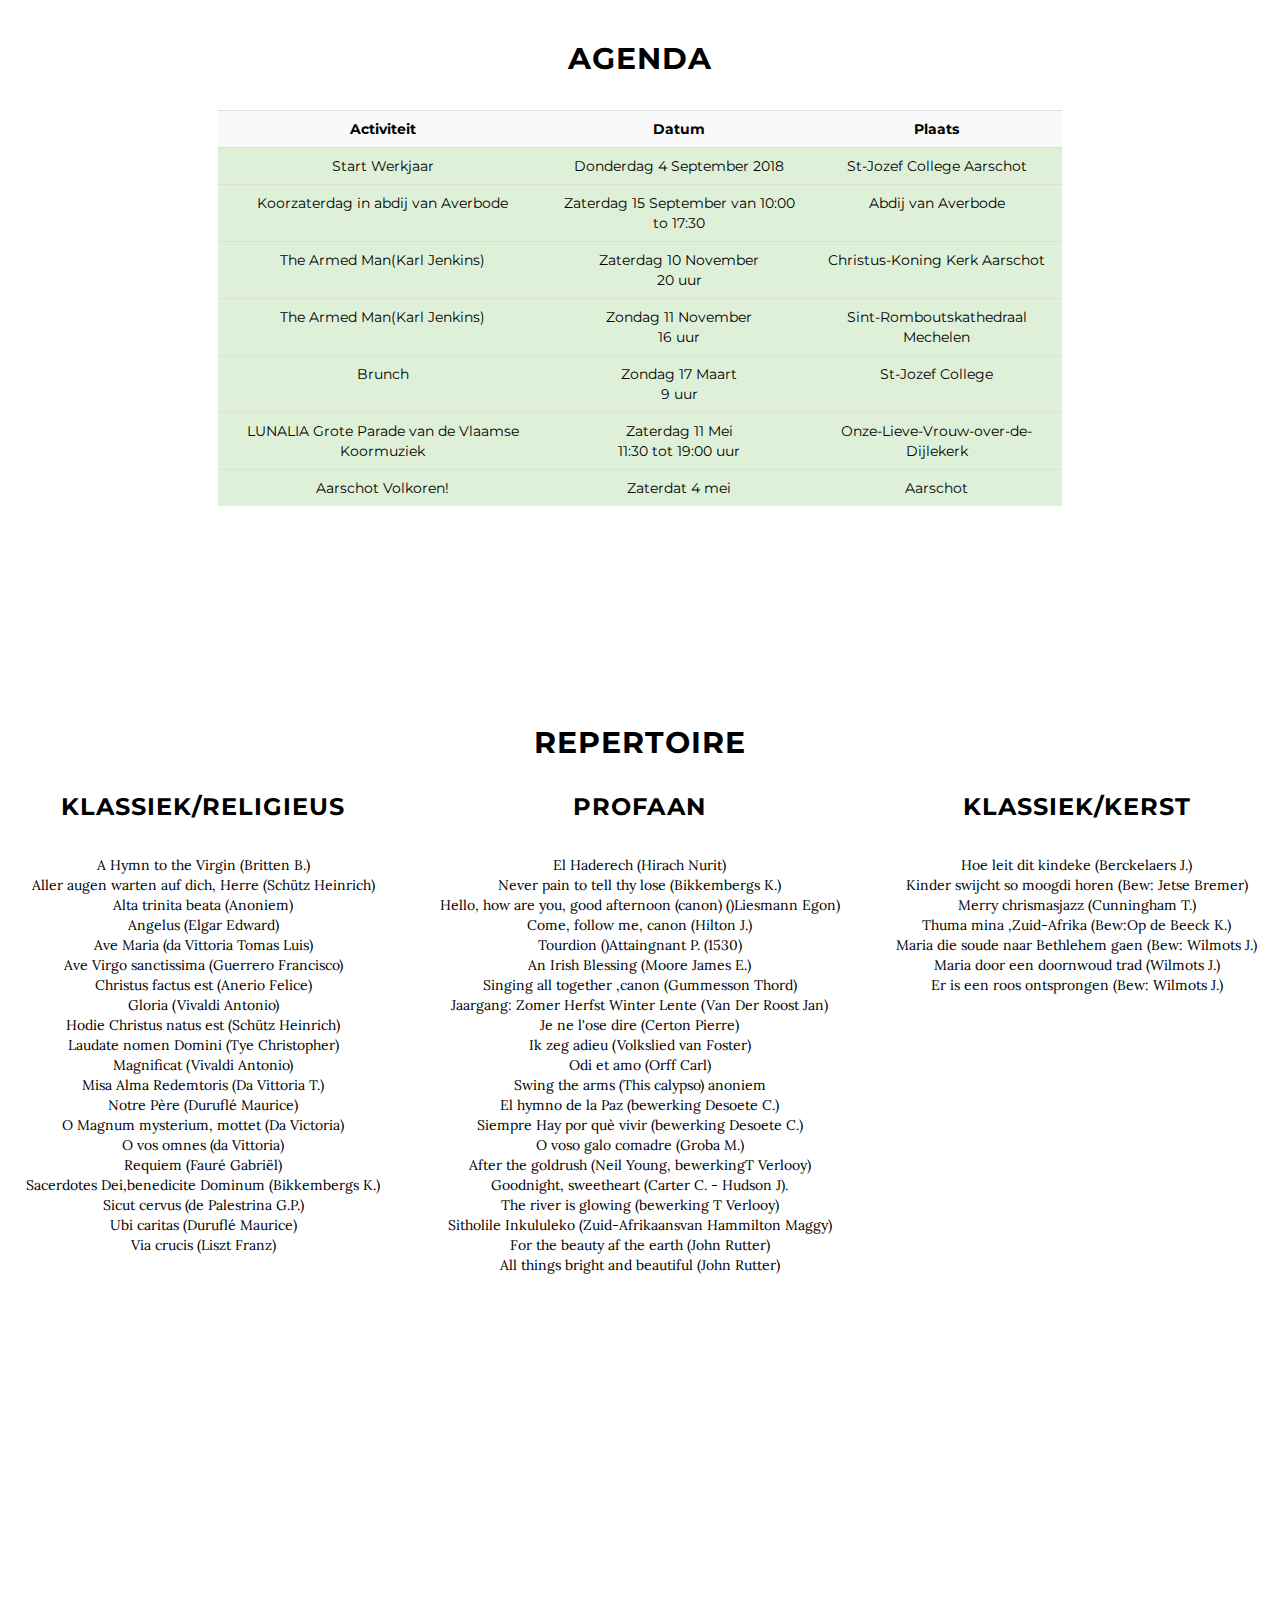
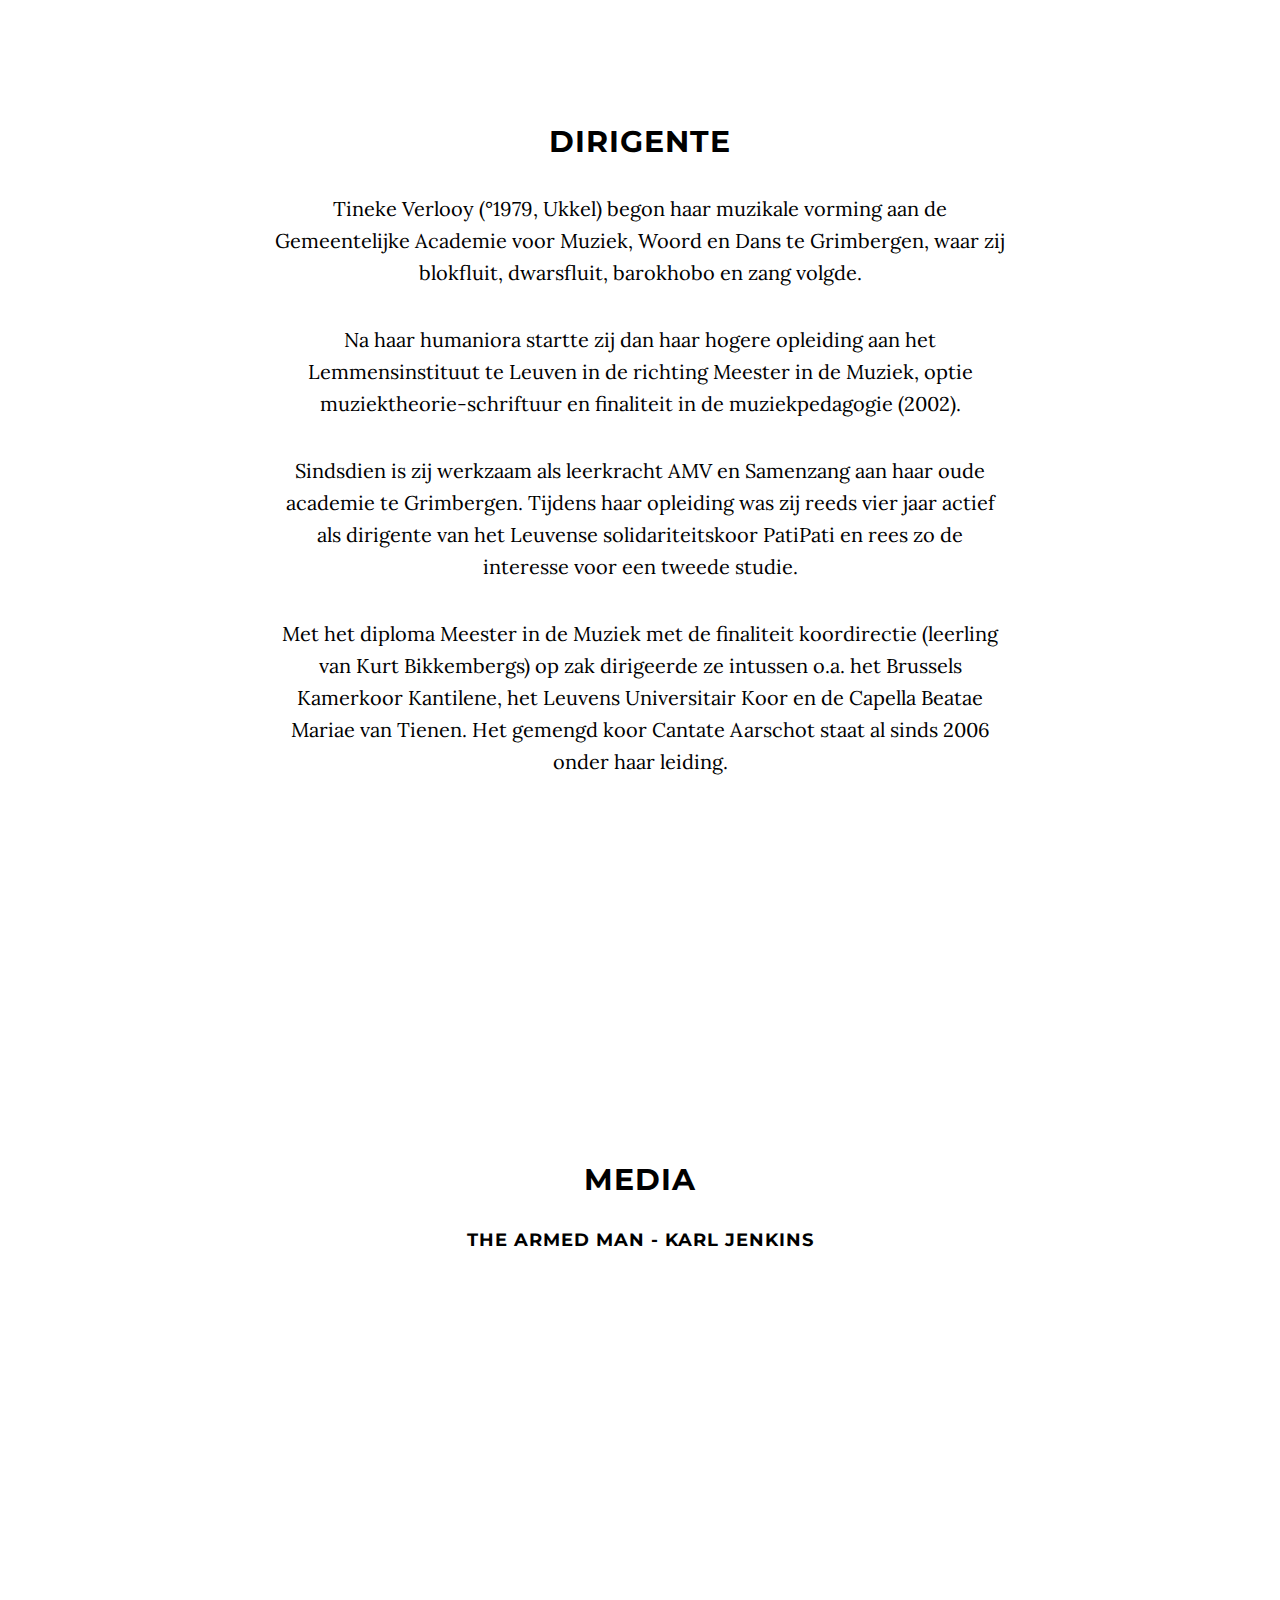
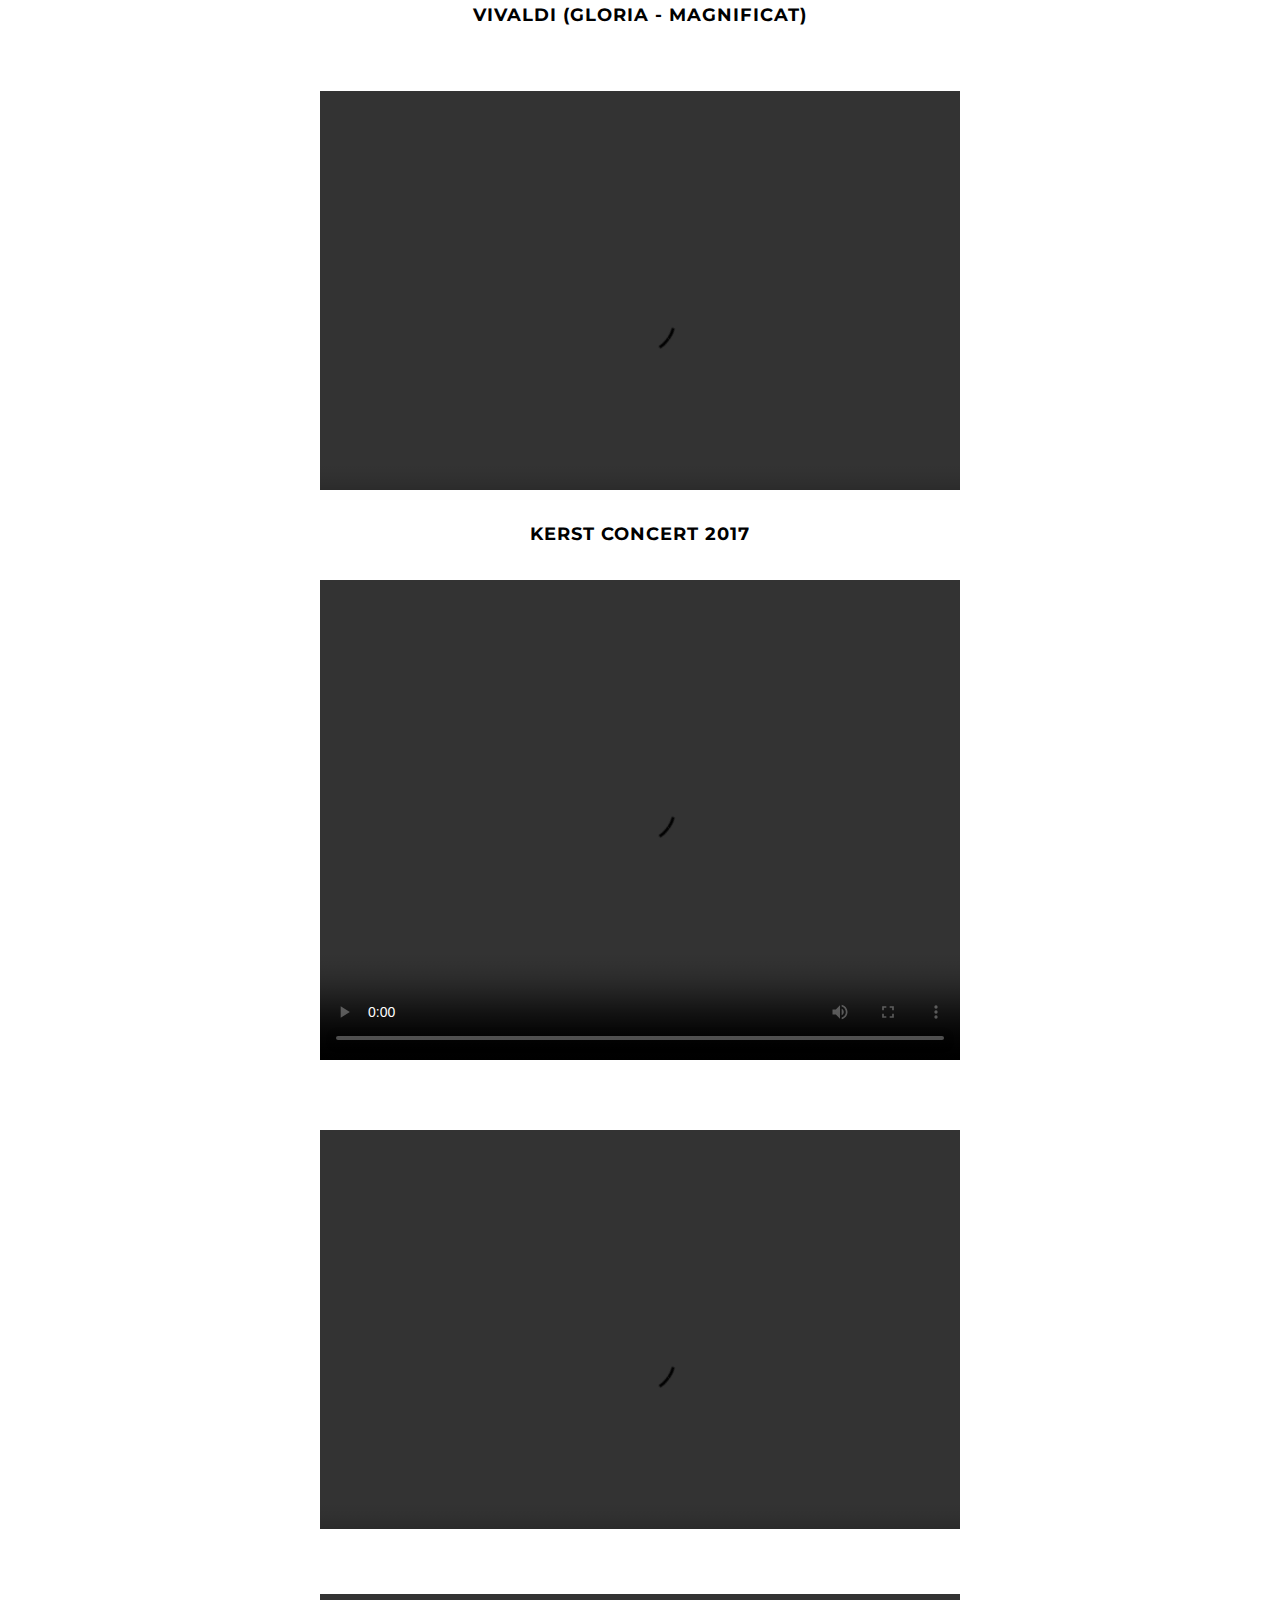
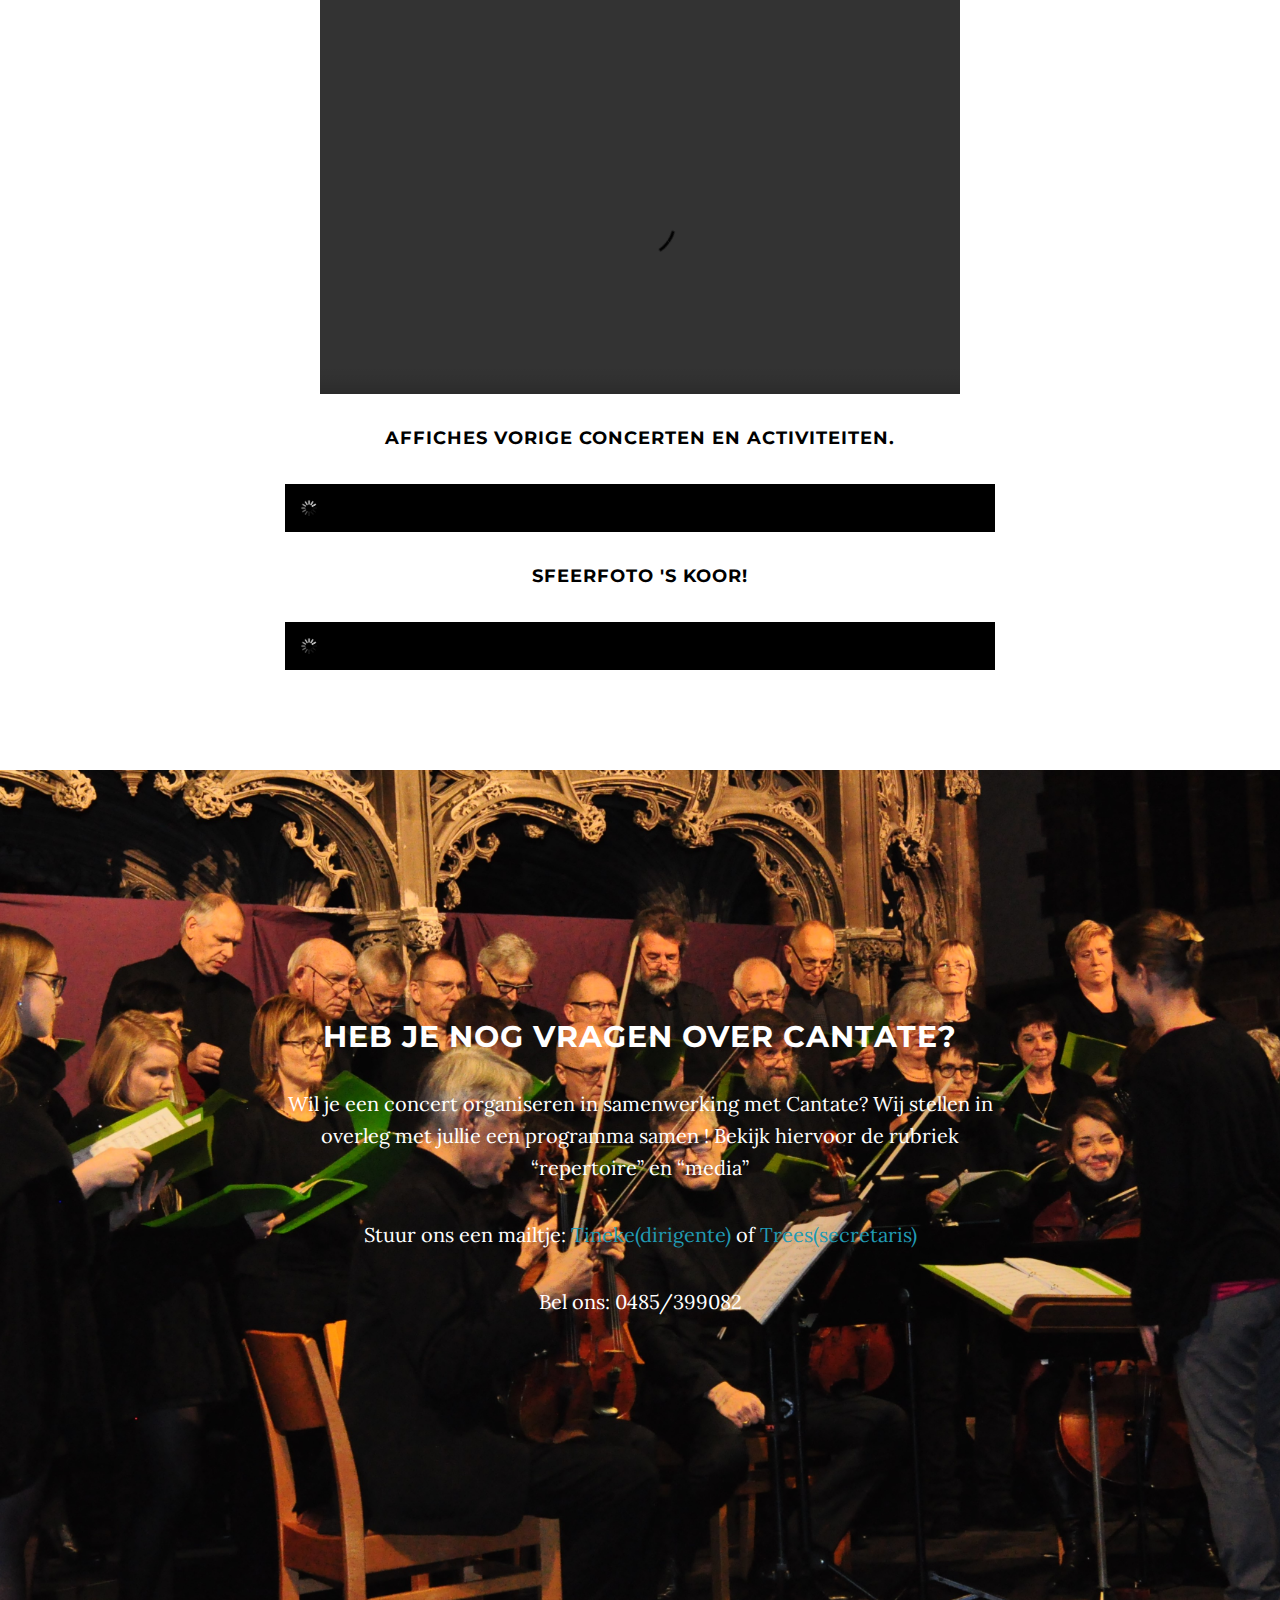
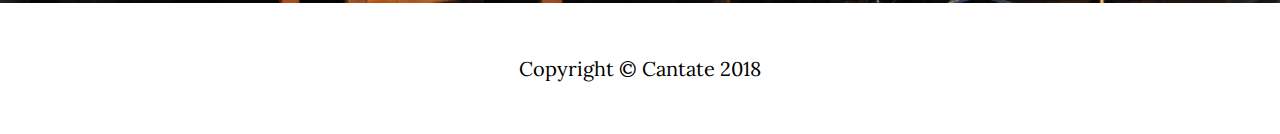
==== commit 0af795c7: "Add brunch payment and brunch info" ====
--- a/index.html
+++ b/index.html
@@ -51,7 +51,9 @@
                 <a class="navbar-brand page-scroll" href="#page-top">
                     <i class="fa fa-play-circle"></i>  <span class="light">Start</span> Cantate
                 </a>
-
+                <a class="navbar-brand page-scroll" href="#brunchModal" data-toggle="modal" data-target="#brunchModal">
+                    <i class="fa fa-ticket"></i>  <span class="light">Reserveer voor de </span> Brunch
+                </a>
             </div>
 
             <!-- Coslect the nav links, forms, and other content for toggling -->
@@ -209,7 +211,8 @@
           <h4 class="modal-title" id="myModalLabel">Schrijf je in voor de Brunch!</h4>
 	  <br>
 	  <p>
-	  Uw inschrijving wordt definitief van zodra u het gepaste bedrag hebt gestort op het rekeningnummer BE49 0016 9744 8971 van Cantate met de vermelding <b>"Brunch + uw Naam"</b>
+	      Uw inschrijving wordt definitief van zodra u het gepaste bedrag hebt gestort op het rekeningnummer BE49 0016 9744 8971 van Cantate met de vermelding <b>"Brunch + uw Naam"</b>
+        Na het verzenden van de informatie zal u een mail krijgen met de betaal gegegevens, contacteer ons indien u die niet ontvangde!
 	  </p>
         </div>
         <div class="modal-body">
--- a/css/grayscale.css
+++ b/css/grayscale.css
@@ -128,12 +128,12 @@
   padding: 100px 0;
   text-align: center;
   color: #000000;
-  background: url(../img/intro-bg.jpg) no-repeat bottom center scroll;
-  background-color: #000000;
-  -webkit-background-size: cover;
-  -moz-background-size: cover;
-  background-size: cover;
-  -o-background-size: cover;
+  background: url(../img/brunch2019.jpg) no-repeat bottom center scroll;
+  background-color: #c3c4b2;
+  -webkit-background-size: contain;
+  -moz-background-size:  contain;
+  background-size:  contain;
+  -o-background-size: contain;
 }
 
 
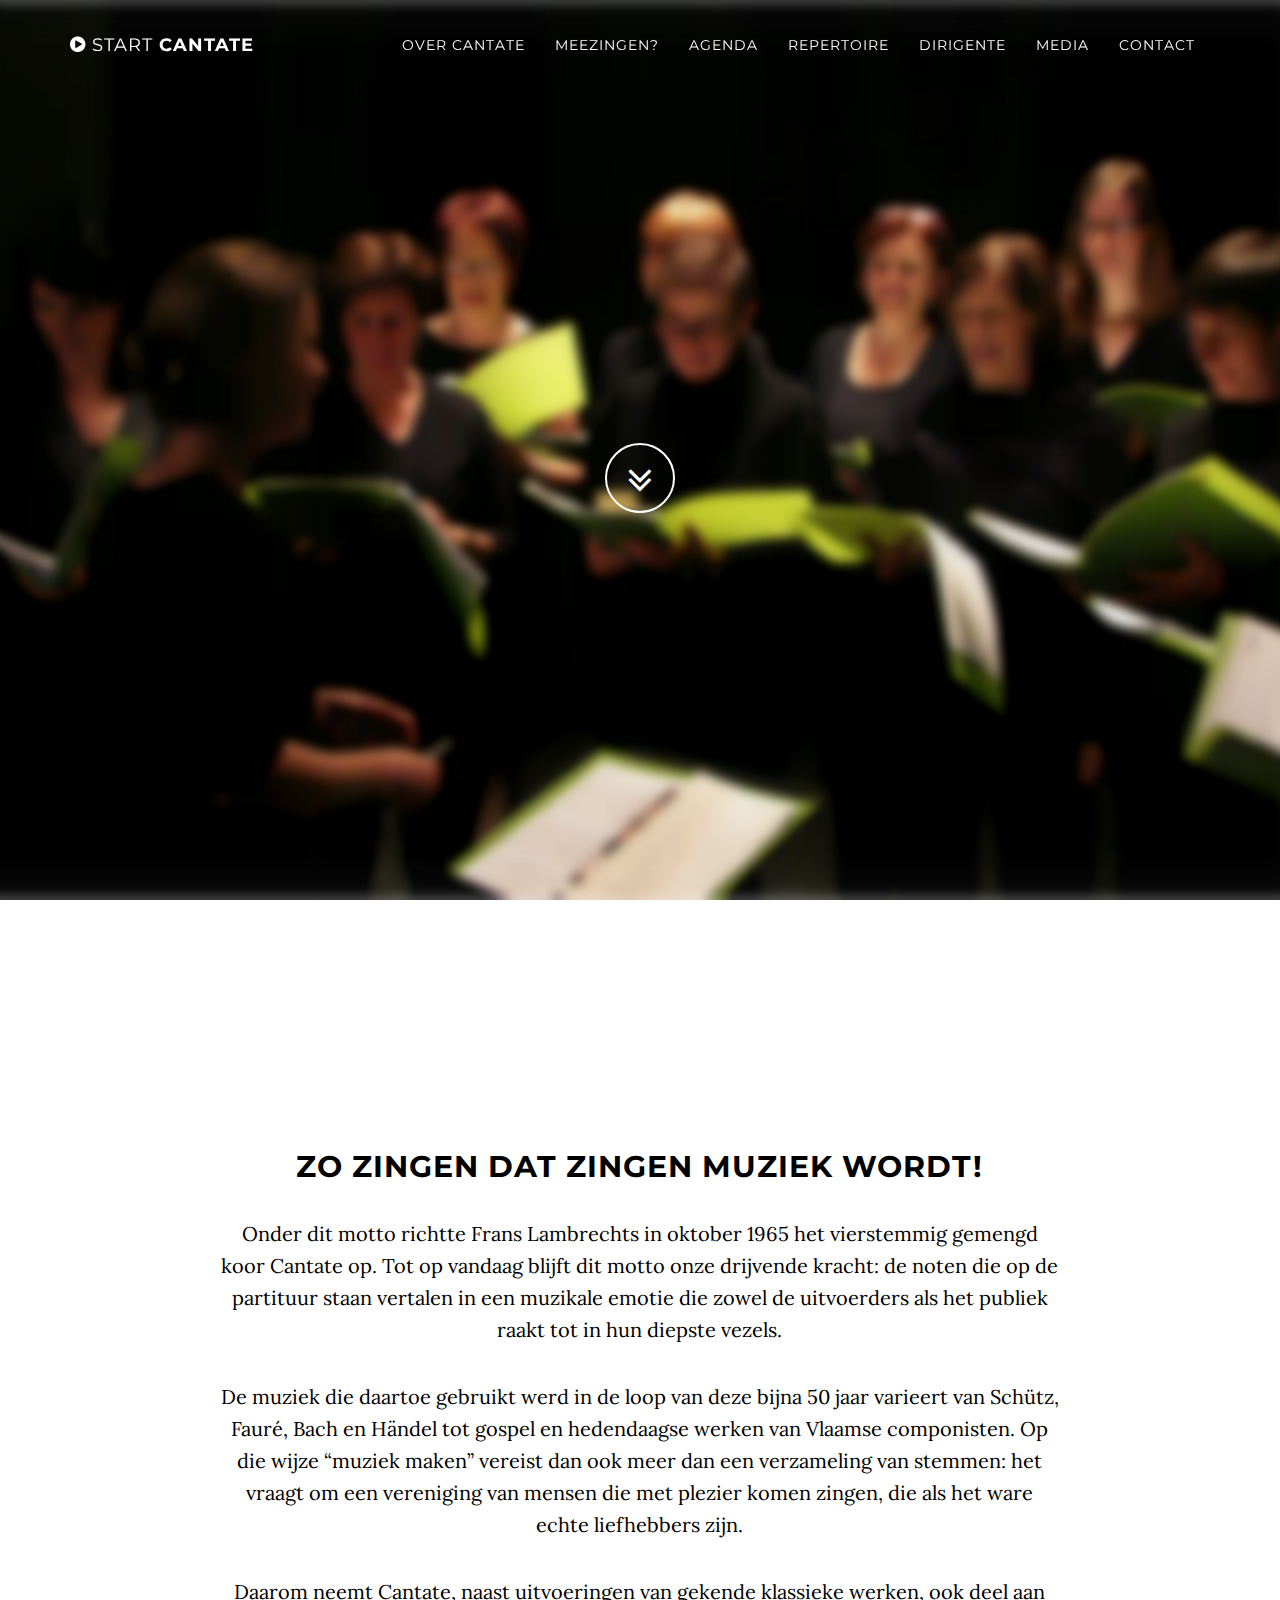
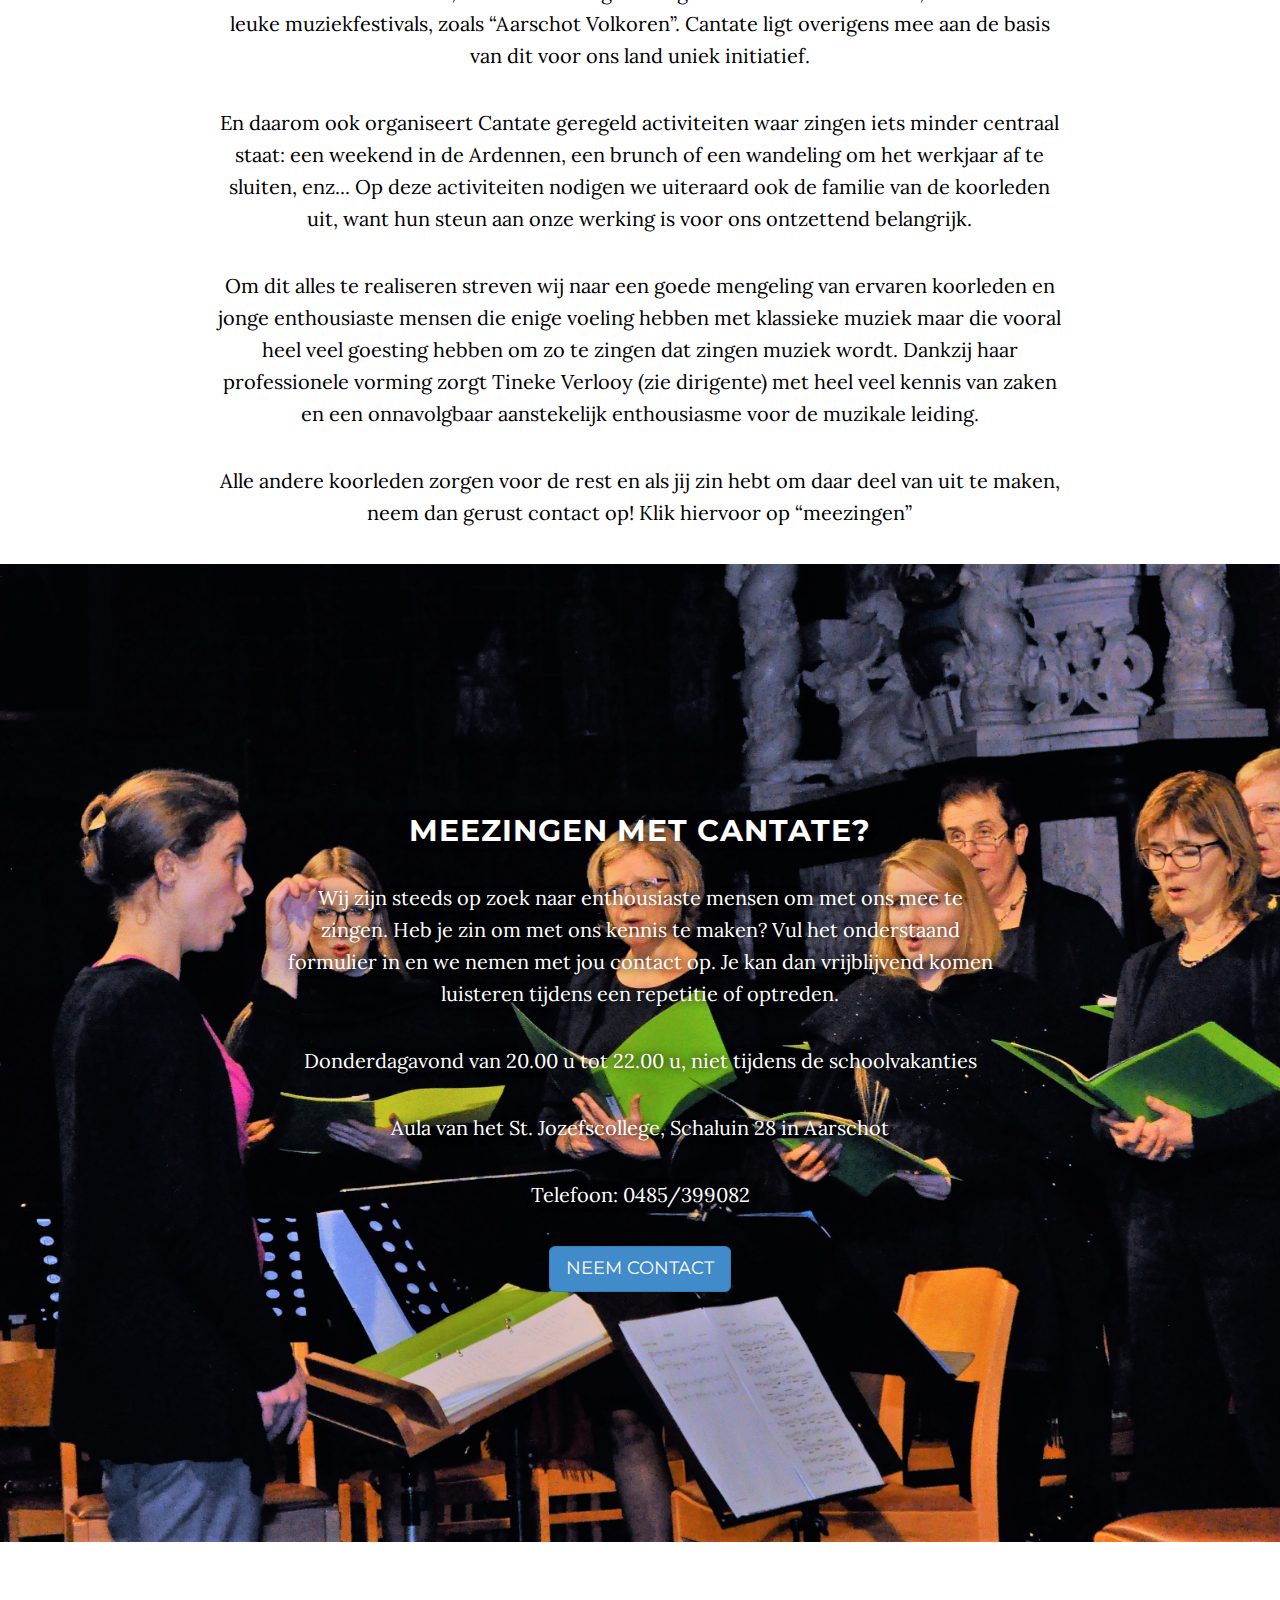
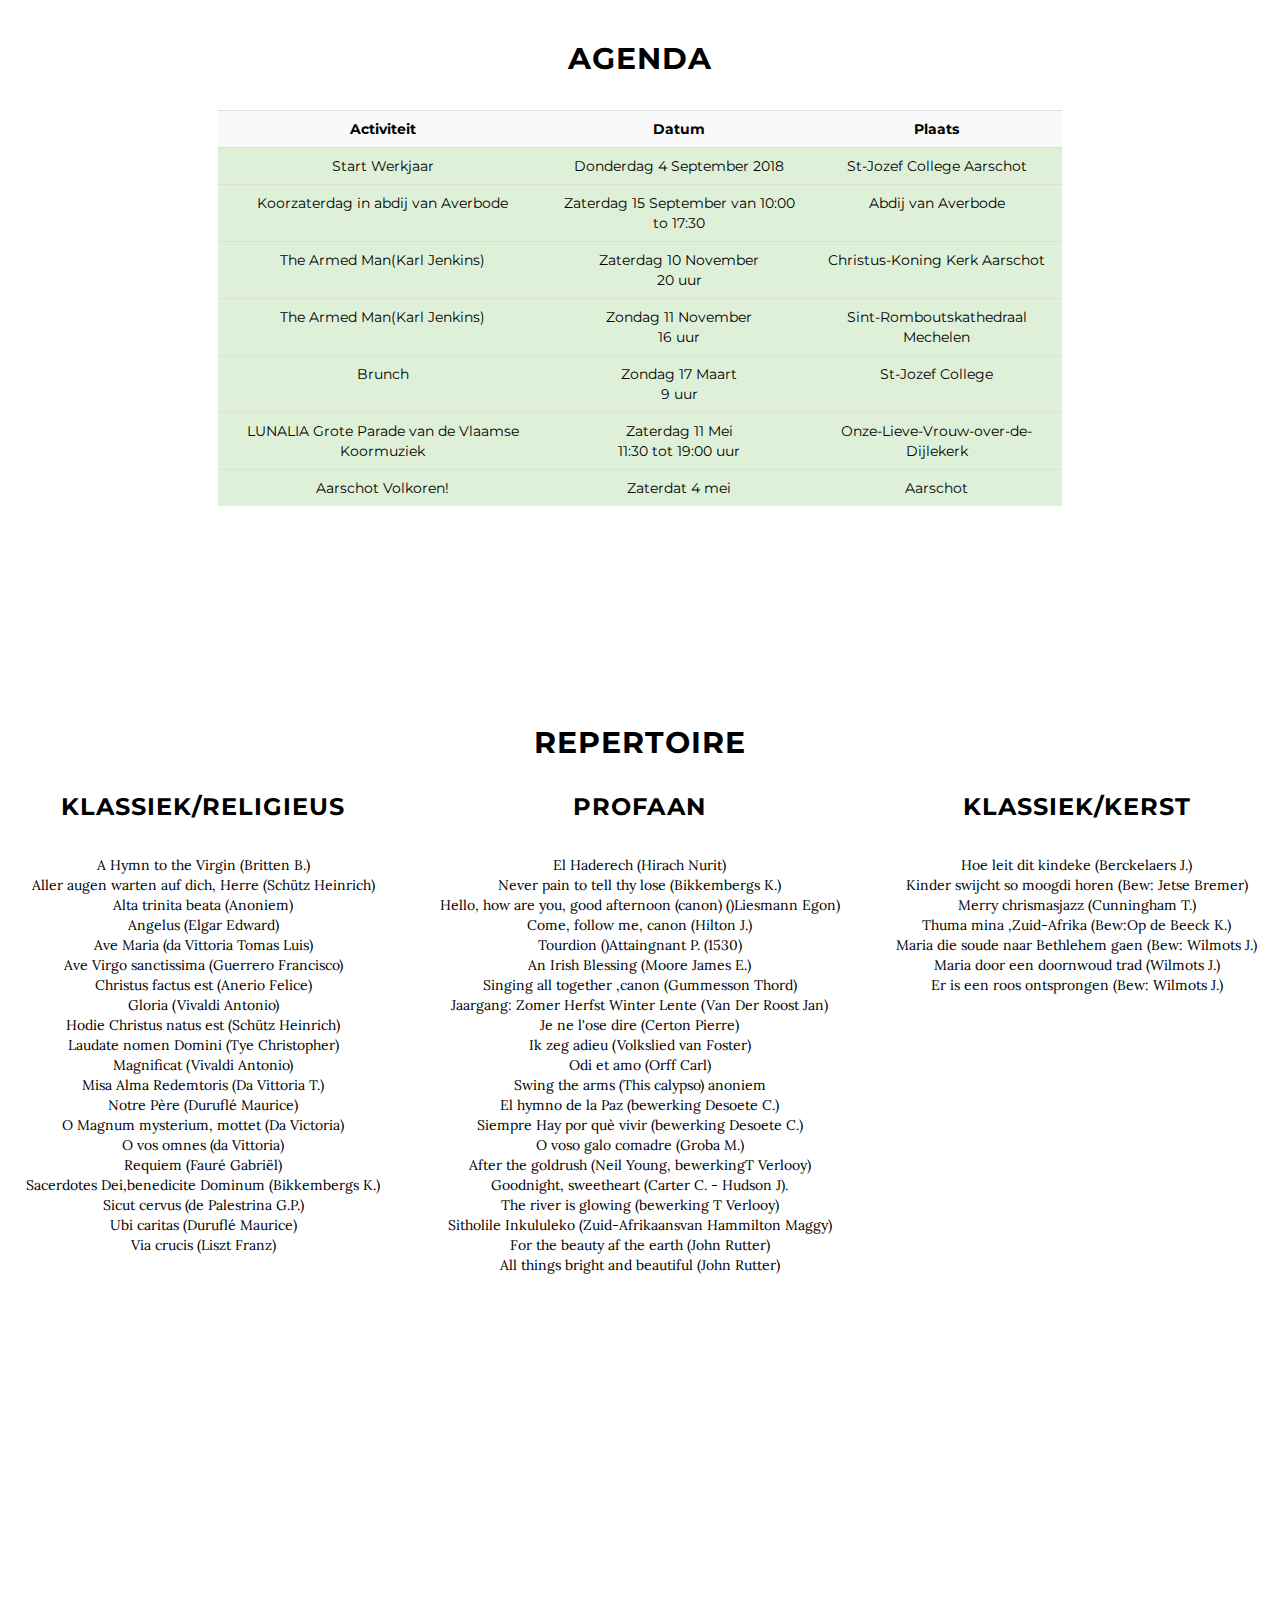
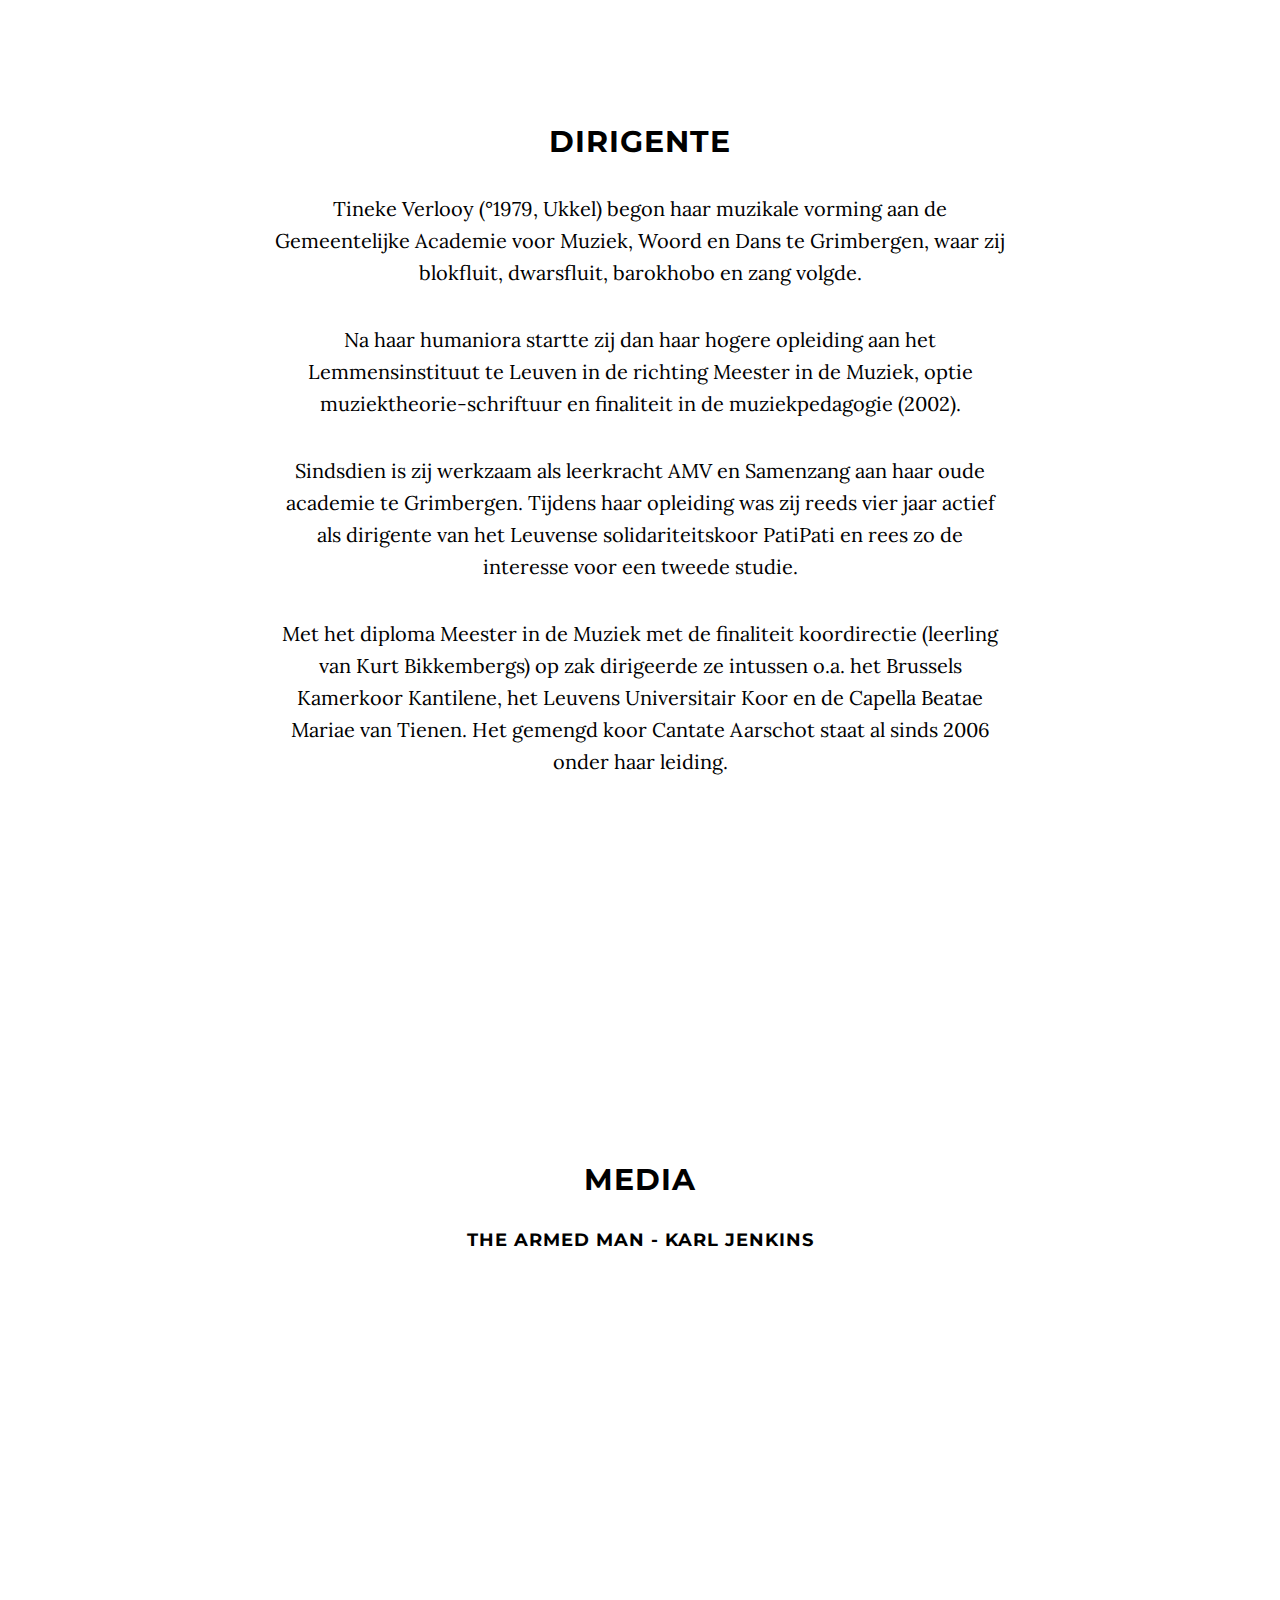
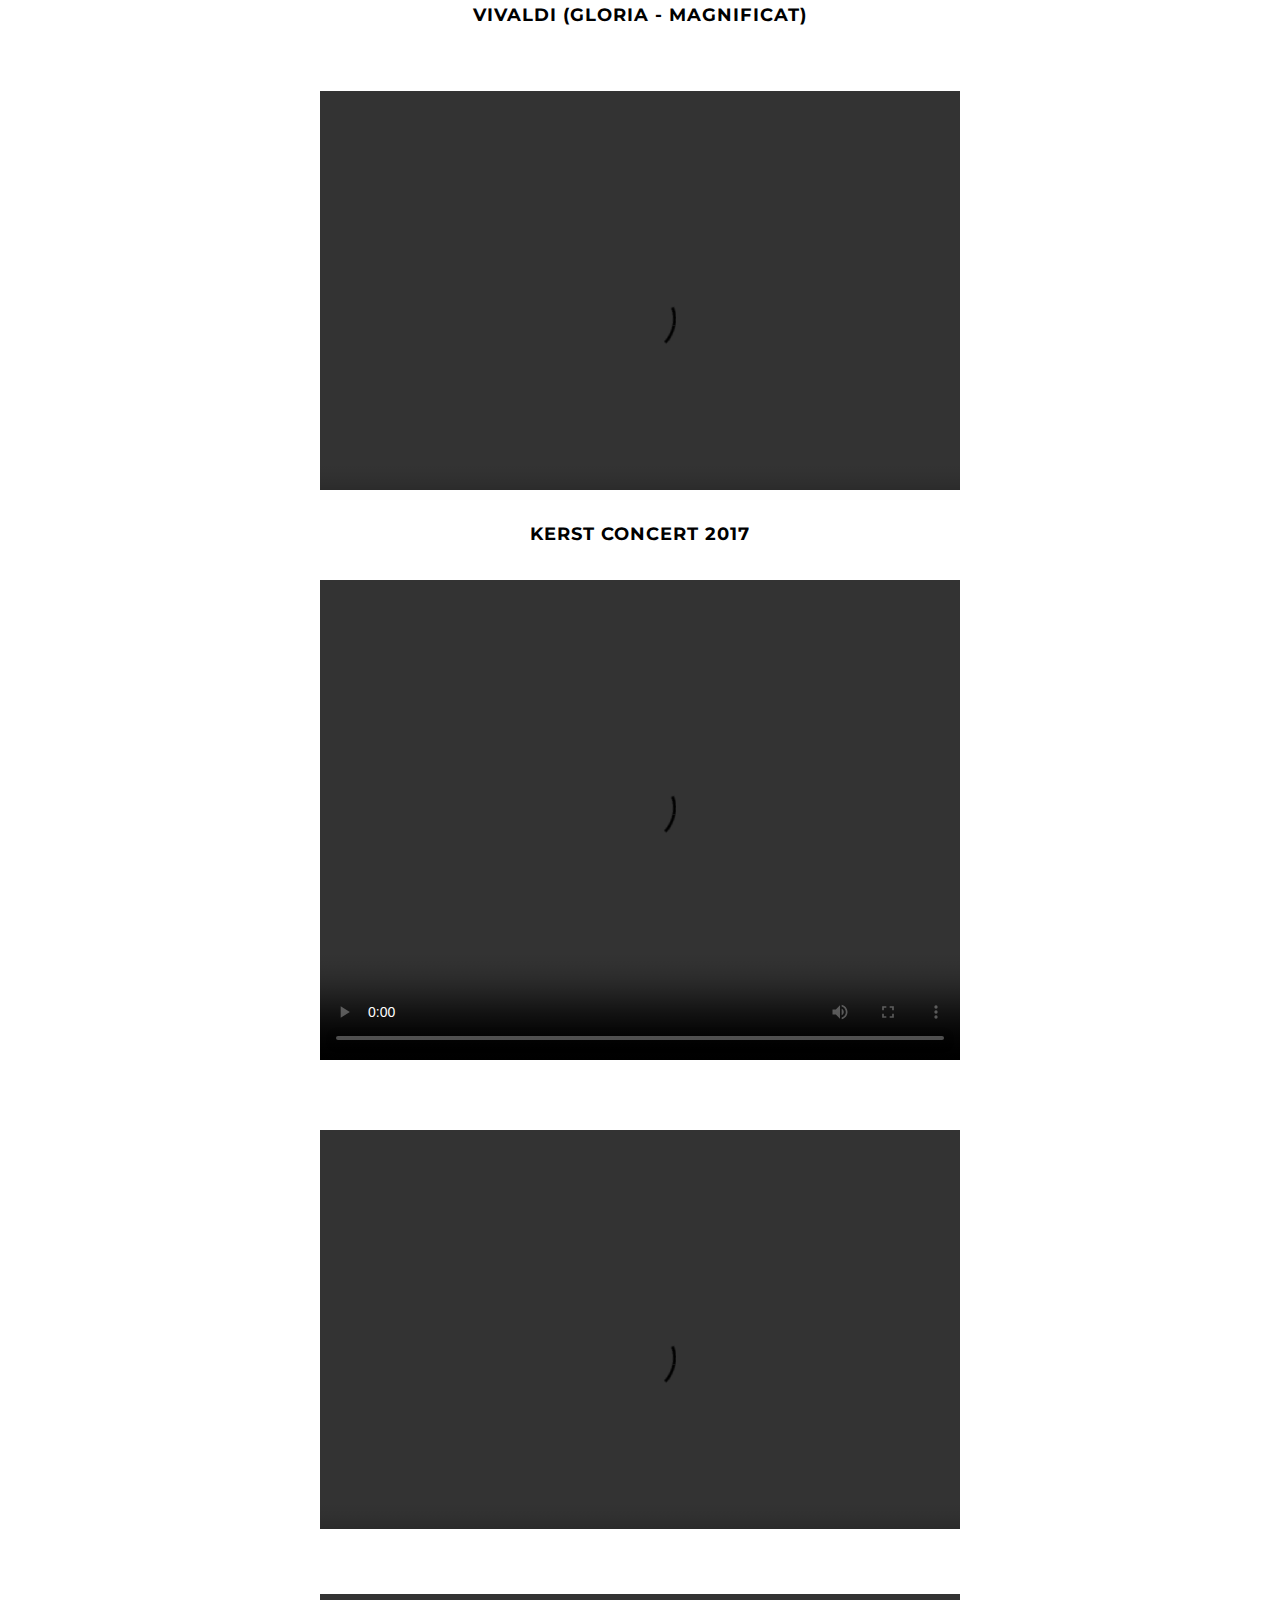
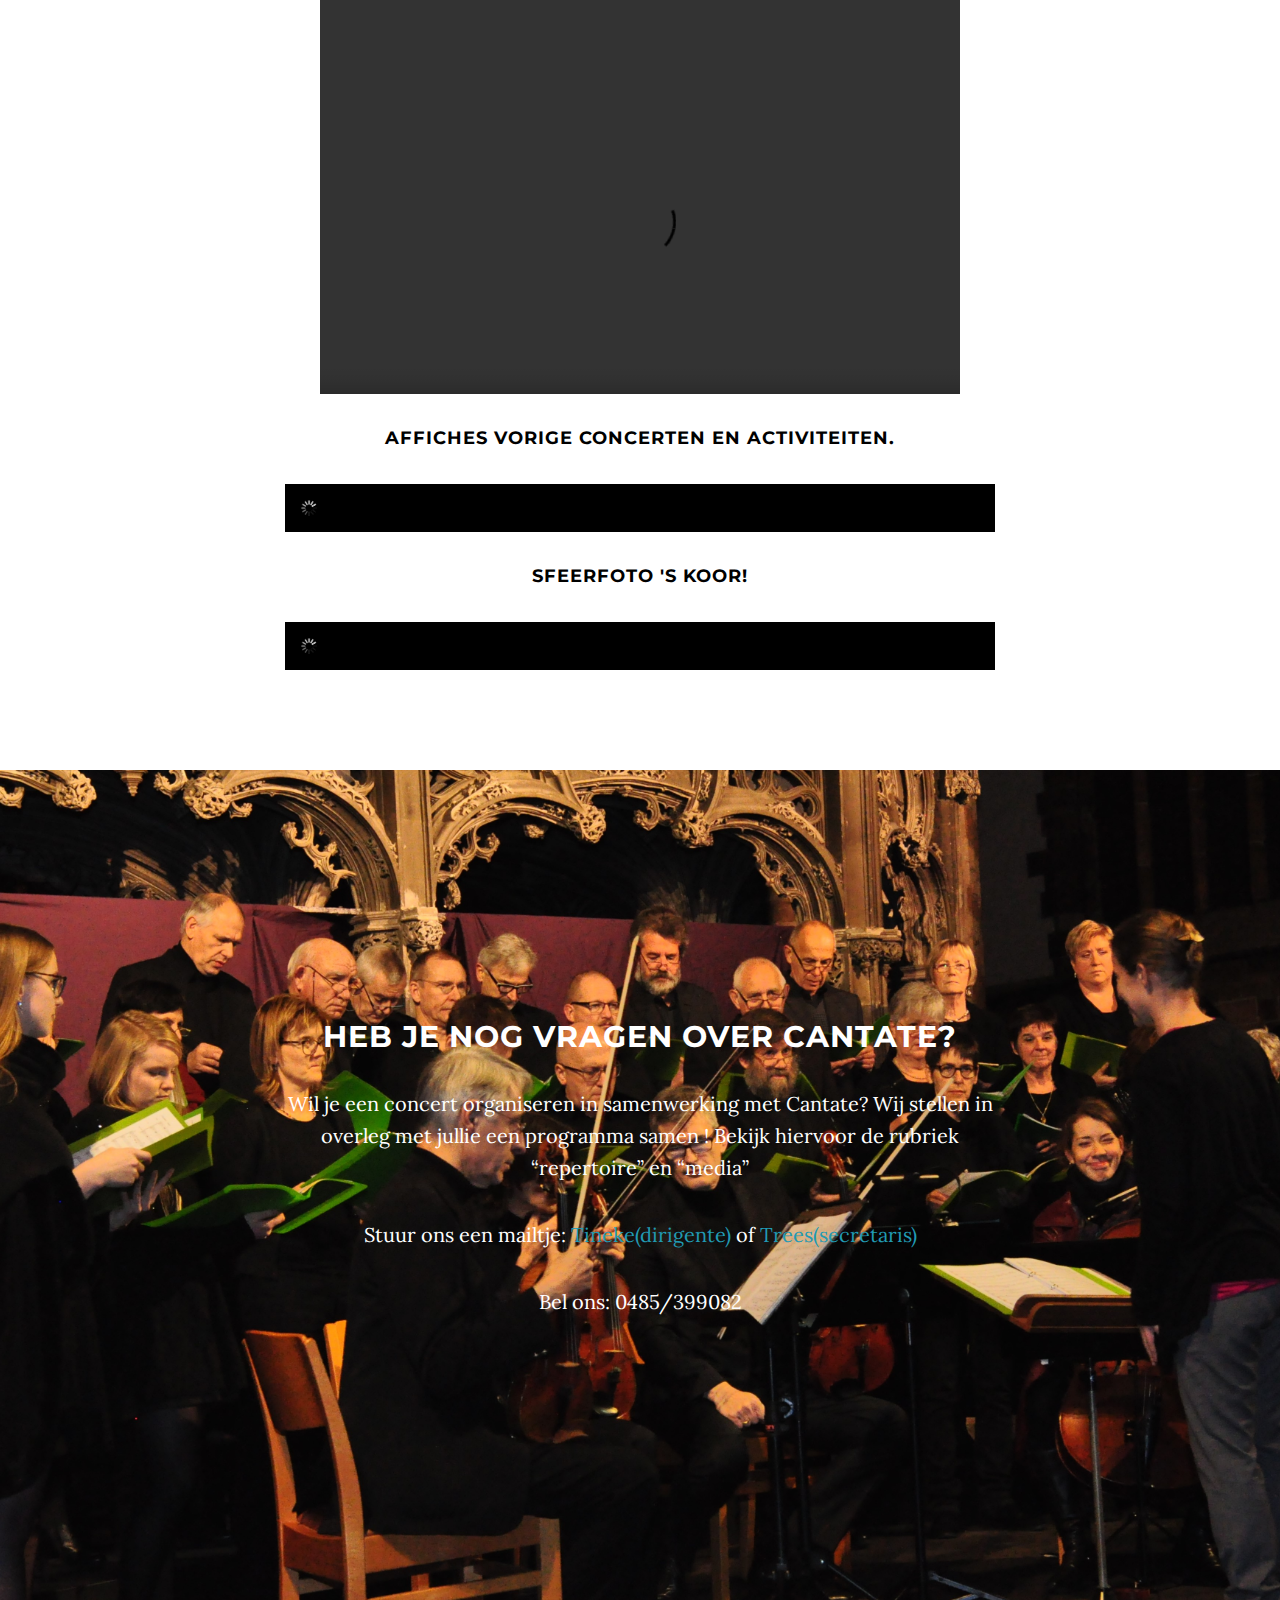
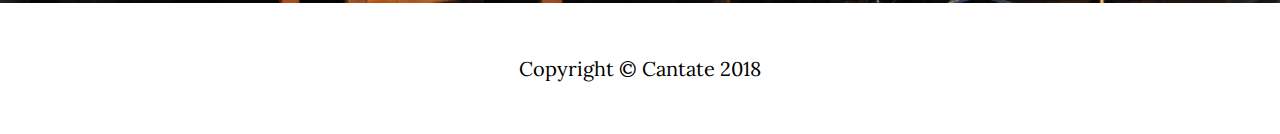
==== commit f2791307: "Remove brunch" ====
--- a/index.html
+++ b/index.html
@@ -50,9 +50,6 @@
                 </button>
                 <a class="navbar-brand page-scroll" href="#page-top">
                     <i class="fa fa-play-circle"></i>  <span class="light">Start</span> Cantate
-                </a>
-                <a class="navbar-brand page-scroll" href="#brunchModal" data-toggle="modal" data-target="#brunchModal">
-                    <i class="fa fa-ticket"></i>  <span class="light">Reserveer voor de </span> Brunch
                 </a>
             </div>
 
--- a/css/grayscale.css
+++ b/css/grayscale.css
@@ -128,12 +128,12 @@
   padding: 100px 0;
   text-align: center;
   color: #000000;
-  background: url(../img/brunch2019.jpg) no-repeat bottom center scroll;
-  background-color: #c3c4b2;
-  -webkit-background-size: contain;
-  -moz-background-size:  contain;
-  background-size:  contain;
-  -o-background-size: contain;
+  background: url(../img/intro-bg.jpg) no-repeat bottom center scroll;
+  background-color: #000000;
+  -webkit-background-size: cover;
+  -moz-background-size:  cover;
+  background-size:  cover;
+  -o-background-size: cover;
 }
 
 
